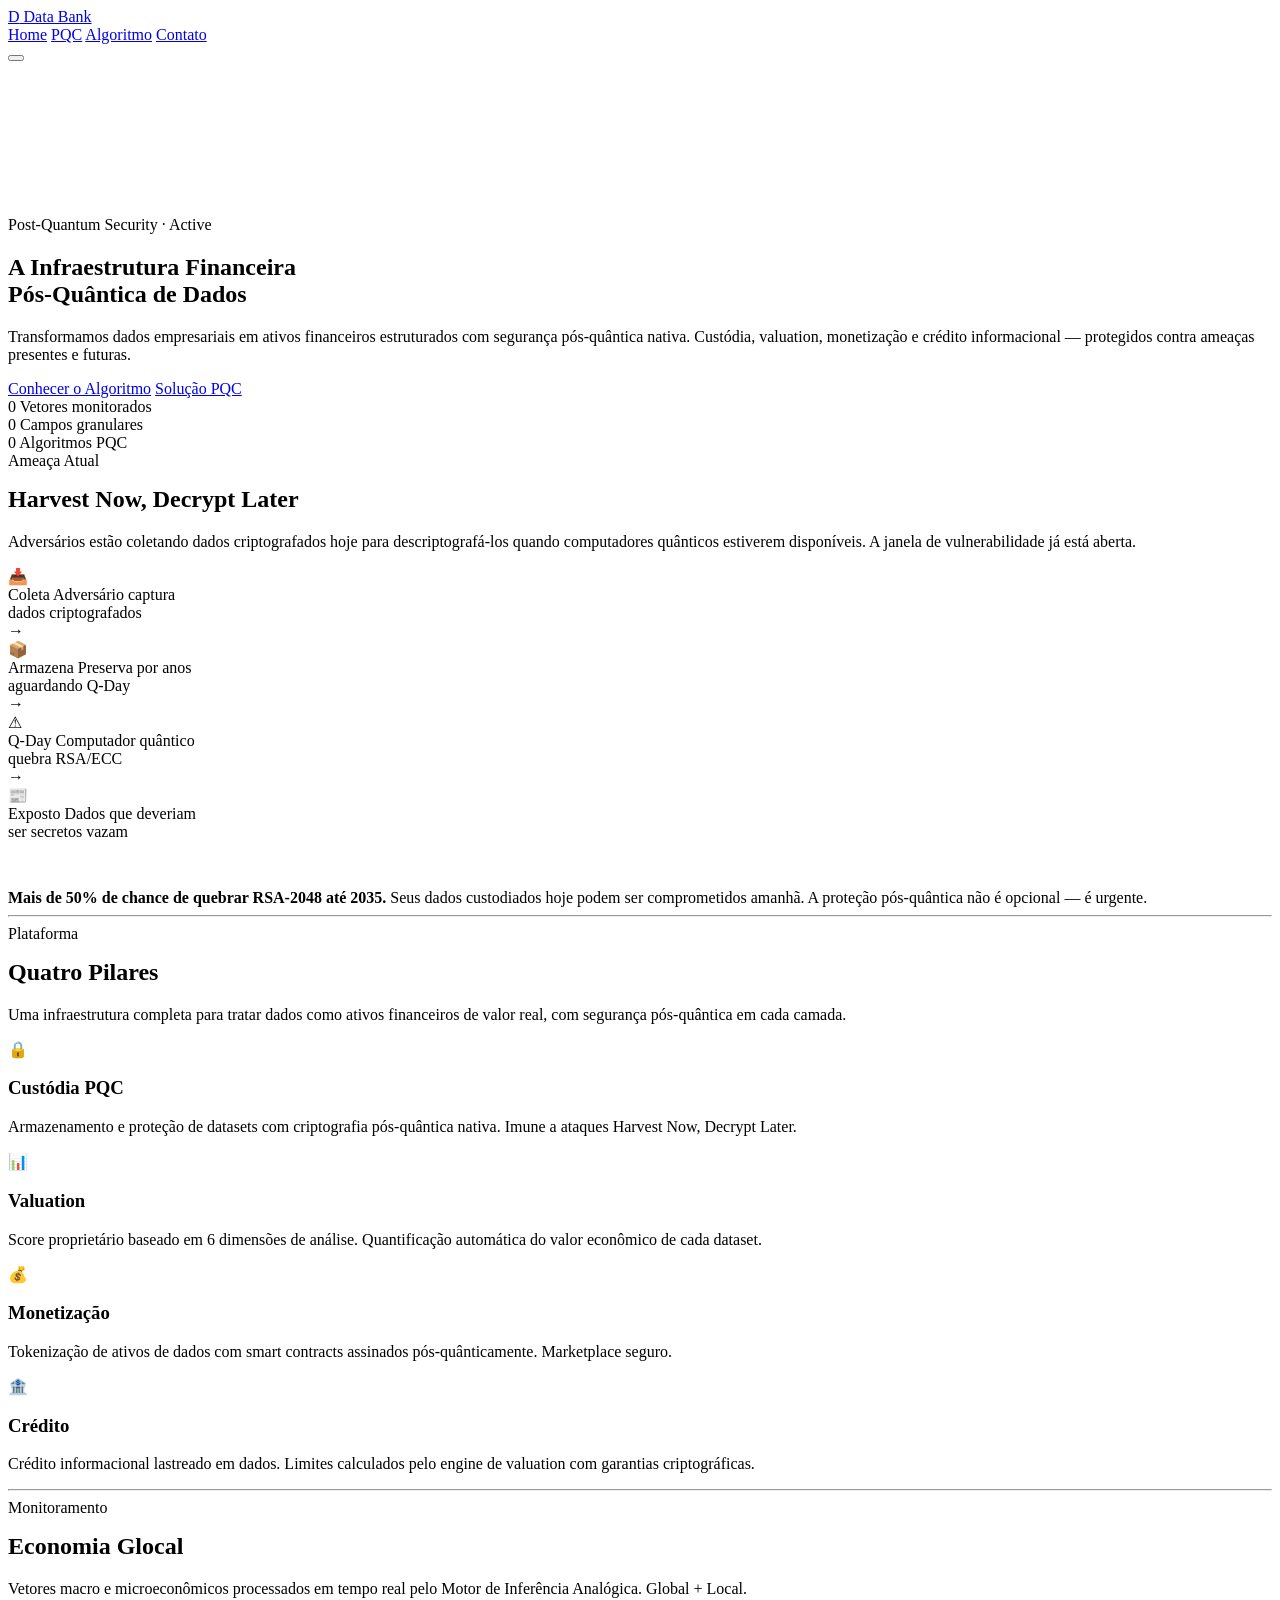
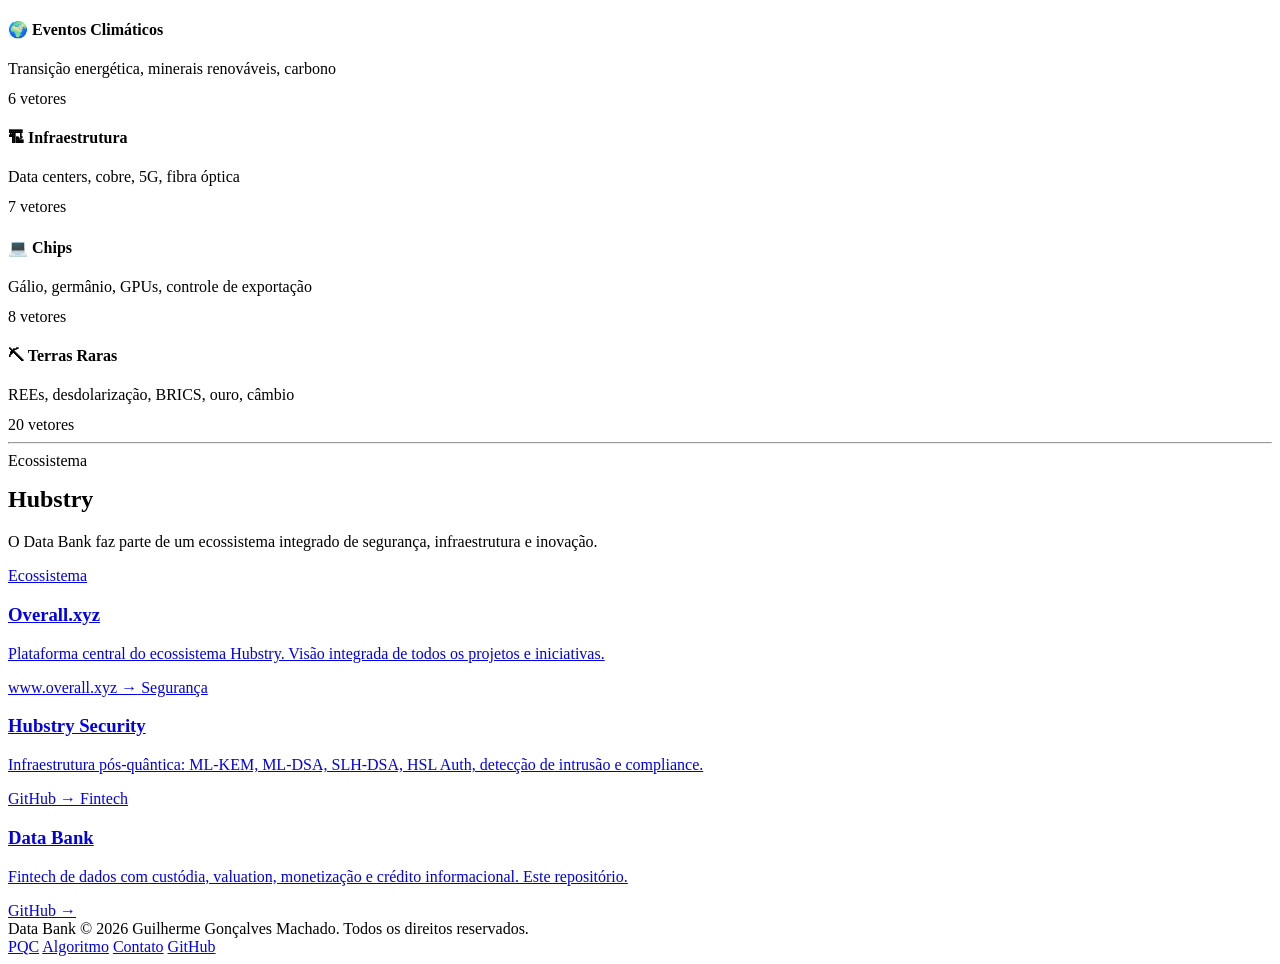
==== docs/index.html @ 6a6c505c "Add initial index.html for Data Bank project Initial commit of the index.html file for the Data Bank" ====
<!DOCTYPE html>
<html lang="pt-BR">
<head>
  <meta charset="UTF-8">
  <meta name="viewport" content="width=device-width, initial-scale=1.0">
  <title>Data Bank — A Primeira Fintech Pós-Quântica de Dados do Brasil</title>
  <meta name="description" content="Transformamos dados em ativos financeiros com segurança pós-quântica nativa. Custódia, valuation, tokenização e crédito informacional.">
  <link rel="icon" href="data:image/svg+xml,<svg xmlns='http://www.w3.org/2000/svg' viewBox='0 0 100 100'><rect width='100' height='100' rx='16' fill='%230a0a0f'/><text x='50' y='62' text-anchor='middle' font-size='48' font-family='sans-serif' font-weight='800' fill='%2300d4aa'>D</text></svg>">
  <meta property="og:title" content="Data Bank — Fintech Pós-Quântica de Dados">
  <meta property="og:description" content="Segurança pós-quântica nativa para ativos de dados empresariais.">
  <meta property="og:type" content="website">
  <link rel="stylesheet" href="css/style.css">
</head>
<body>

  <!-- ═══ NAVBAR ═══ -->
  <nav class="navbar">
    <div class="container">
      <a href="index.html" class="nav-logo">
        <span class="logo-icon">D</span>
        Data Bank
      </a>
      <div class="nav-links">
        <a href="index.html" class="active">Home</a>
        <a href="pqc.html">PQC</a>
        <a href="algorithm.html">Algoritmo</a>
        <a href="contact.html" class="nav-cta">Contato</a>
      </div>
      <button class="nav-toggle" aria-label="Menu">
        <span></span><span></span><span></span>
      </button>
    </div>
  </nav>

  <!-- ═══ HERO ═══ -->
  <section class="hero">
    <canvas id="lattice-canvas" class="hero-canvas"></canvas>
    <div class="container">
      <div class="hero-content">
        <div class="hero-label">
          <span class="pulse"></span>
          Post-Quantum Security · Active
        </div>
        <h1>
          A Infraestrutura Financeira<br>
          <span class="text-gradient">Pós-Quântica</span> de Dados
        </h1>
        <p>
          Transformamos dados empresariais em ativos financeiros estruturados
          com segurança pós-quântica nativa. Custódia, valuation, monetização
          e crédito informacional — protegidos contra ameaças presentes e futuras.
        </p>
        <div class="hero-buttons">
          <a href="algorithm.html" class="btn btn-primary">Conhecer o Algoritmo</a>
          <a href="pqc.html" class="btn btn-outline">Solução PQC</a>
        </div>
        <div class="hero-stats">
          <div class="hero-stat">
            <span class="value mono" data-count="41">0</span>
            <span class="label">Vetores monitorados</span>
          </div>
          <div class="hero-stat">
            <span class="value mono" data-count="4">0</span>
            <span class="label">Campos granulares</span>
          </div>
          <div class="hero-stat">
            <span class="value mono" data-count="3">0</span>
            <span class="label">Algoritmos PQC</span>
          </div>
        </div>
      </div>
    </div>
  </section>

  <!-- ═══ PROBLEMA: HNDL ═══ -->
  <section class="section-sm">
    <div class="container">
      <div class="section-header reveal">
        <span class="badge badge-error">Ameaça Atual</span>
        <h2 style="margin-top:16px">Harvest Now, Decrypt Later</h2>
        <p>
          Adversários estão coletando dados criptografados hoje para
          descriptografá-los quando computadores quânticos estiverem disponíveis.
          A janela de vulnerabilidade já está aberta.
        </p>
      </div>

      <div class="flow reveal stagger">
        <div class="flow-step">
          <div class="step-icon">&#x1F4E5;</div>
          <span class="step-label">Coleta</span>
          <span class="step-sub">Adversário captura<br>dados criptografados</span>
        </div>
        <span class="flow-arrow">&#x2192;</span>
        <div class="flow-step">
          <div class="step-icon">&#x1F4E6;</div>
          <span class="step-label">Armazena</span>
          <span class="step-sub">Preserva por anos<br>aguardando Q-Day</span>
        </div>
        <span class="flow-arrow">&#x2192;</span>
        <div class="flow-step">
          <div class="step-icon">&#x26A0;</div>
          <span class="step-label">Q-Day</span>
          <span class="step-sub">Computador quântico<br>quebra RSA/ECC</span>
        </div>
        <span class="flow-arrow">&#x2192;</span>
        <div class="flow-step">
          <div class="step-icon" style="border-color: var(--error);">&#x1F4F0;</div>
          <span class="step-label" style="color: var(--error);">Exposto</span>
          <span class="step-sub">Dados que deveriam<br>ser secretos vazam</span>
        </div>
      </div>

      <div class="alert alert-warning container-narrow reveal" style="margin-top:48px">
        <strong>Mais de 50% de chance de quebrar RSA-2048 até 2035.</strong>
        Seus dados custodiados hoje podem ser comprometidos amanhã.
        A proteção pós-quântica não é opcional — é urgente.
      </div>
    </div>
  </section>

  <hr class="divider">

  <!-- ═══ 4 PILARES ═══ -->
  <section class="section">
    <div class="container">
      <div class="section-header reveal">
        <span class="badge badge-accent">Plataforma</span>
        <h2 style="margin-top:16px">Quatro Pilares</h2>
        <p>
          Uma infraestrutura completa para tratar dados como ativos financeiros
          de valor real, com segurança pós-quântica em cada camada.
        </p>
      </div>

      <div class="grid-4 stagger">
        <div class="card card-glow">
          <div class="card-icon">&#x1F512;</div>
          <h3>Custódia PQC</h3>
          <p>
            Armazenamento e proteção de datasets com criptografia pós-quântica
            nativa. Imune a ataques Harvest Now, Decrypt Later.
          </p>
        </div>
        <div class="card card-glow">
          <div class="card-icon">&#x1F4CA;</div>
          <h3>Valuation</h3>
          <p>
            Score proprietário baseado em 6 dimensões de análise.
            Quantificação automática do valor econômico de cada dataset.
          </p>
        </div>
        <div class="card card-glow">
          <div class="card-icon gold">&#x1F4B0;</div>
          <h3>Monetização</h3>
          <p>
            Tokenização de ativos de dados com smart contracts
            assinados pós-quânticamente. Marketplace seguro.
          </p>
        </div>
        <div class="card card-glow">
          <div class="card-icon gold">&#x1F3E6;</div>
          <h3>Crédito</h3>
          <p>
            Crédito informacional lastreado em dados. Limites
            calculados pelo engine de valuation com garantias criptográficas.
          </p>
        </div>
      </div>
    </div>
  </section>

  <hr class="divider">

  <!-- ═══ ECONOMIA GLOCAL PREVIEW ═══ -->
  <section class="section">
    <div class="container">
      <div class="section-header reveal">
        <span class="badge badge-gold">Monitoramento</span>
        <h2 style="margin-top:16px">Economia Glocal</h2>
        <p>
          Vetores macro e microeconômicos processados em tempo real
          pelo Motor de Inferência Analógica. Global + Local.
        </p>
      </div>

      <div class="grid-4 stagger">
        <div class="card">
          <h4>&#x1F30D; Eventos Climáticos</h4>
          <p class="text-sm text-muted" style="margin:8px 0 12px">
            Transição energética, minerais renováveis, carbono
          </p>
          <div data-chart="mini-sparkline"></div>
          <span class="mono text-xs text-accent">6 vetores</span>
        </div>
        <div class="card">
          <h4>&#x1F3D7; Infraestrutura</h4>
          <p class="text-sm text-muted" style="margin:8px 0 12px">
            Data centers, cobre, 5G, fibra óptica
          </p>
          <div data-chart="mini-sparkline"></div>
          <span class="mono text-xs text-accent">7 vetores</span>
        </div>
        <div class="card">
          <h4>&#x1F4BB; Chips</h4>
          <p class="text-sm text-muted" style="margin:8px 0 12px">
            Gálio, germânio, GPUs, controle de exportação
          </p>
          <div data-chart="mini-sparkline"></div>
          <span class="mono text-xs text-accent">8 vetores</span>
        </div>
        <div class="card">
          <h4>&#x26CF; Terras Raras</h4>
          <p class="text-sm text-muted" style="margin:8px 0 12px">
            REEs, desdolarização, BRICS, ouro, câmbio
          </p>
          <div data-chart="mini-sparkline"></div>
          <span class="mono text-xs text-accent">20 vetores</span>
        </div>
      </div>
    </div>
  </section>

  <hr class="divider">

  <!-- ═══ ECOSISTEMA ═══ -->
  <section class="section">
    <div class="container">
      <div class="section-header reveal">
        <span class="badge badge-accent">Ecossistema</span>
        <h2 style="margin-top:16px">Hubstry</h2>
        <p>
          O Data Bank faz parte de um ecossistema integrado de
          segurança, infraestrutura e inovação.
        </p>
      </div>

      <div class="grid-3 stagger">
        <a href="https://www.overall.xyz" target="_blank" rel="noopener" class="eco-card">
          <span class="badge badge-gold eco-badge">Ecossistema</span>
          <h3>Overall.xyz</h3>
          <p>Plataforma central do ecossistema Hubstry. Visão integrada de todos os projetos e iniciativas.</p>
          <span class="eco-link">www.overall.xyz &rarr;</span>
        </a>
        <a href="https://github.com/guilherme-machado-ceo/hubstry-security" target="_blank" rel="noopener" class="eco-card">
          <span class="badge badge-accent eco-badge">Segurança</span>
          <h3>Hubstry Security</h3>
          <p>Infraestrutura pós-quântica: ML-KEM, ML-DSA, SLH-DSA, HSL Auth, detecção de intrusão e compliance.</p>
          <span class="eco-link">GitHub &rarr;</span>
        </a>
        <a href="https://github.com/guilherme-machado-ceo/DataBank-Fintech" target="_blank" rel="noopener" class="eco-card">
          <span class="badge badge-accent eco-badge">Fintech</span>
          <h3>Data Bank</h3>
          <p>Fintech de dados com custódia, valuation, monetização e crédito informacional. Este repositório.</p>
          <span class="eco-link">GitHub &rarr;</span>
        </a>
      </div>
    </div>
  </section>

  <!-- ═══ FOOTER ═══ -->
  <footer class="footer">
    <div class="container">
      <div class="footer-left">
        <span class="footer-logo">Data Bank</span>
        <span class="footer-copy">&copy; 2026 Guilherme Gon&ccedil;alves Machado. Todos os direitos reservados.</span>
      </div>
      <div class="footer-links">
        <a href="pqc.html">PQC</a>
        <a href="algorithm.html">Algoritmo</a>
        <a href="contact.html">Contato</a>
        <a href="https://github.com/guilherme-machado-ceo/DataBank-Fintech" target="_blank">GitHub</a>
      </div>
    </div>
  </footer>

  <script src="js/particles.js"></script>
  <script src="js/animations.js"></script>
  <script src="js/charts.js"></script>
  <script src="js/main.js"></script>
</body>
</html>
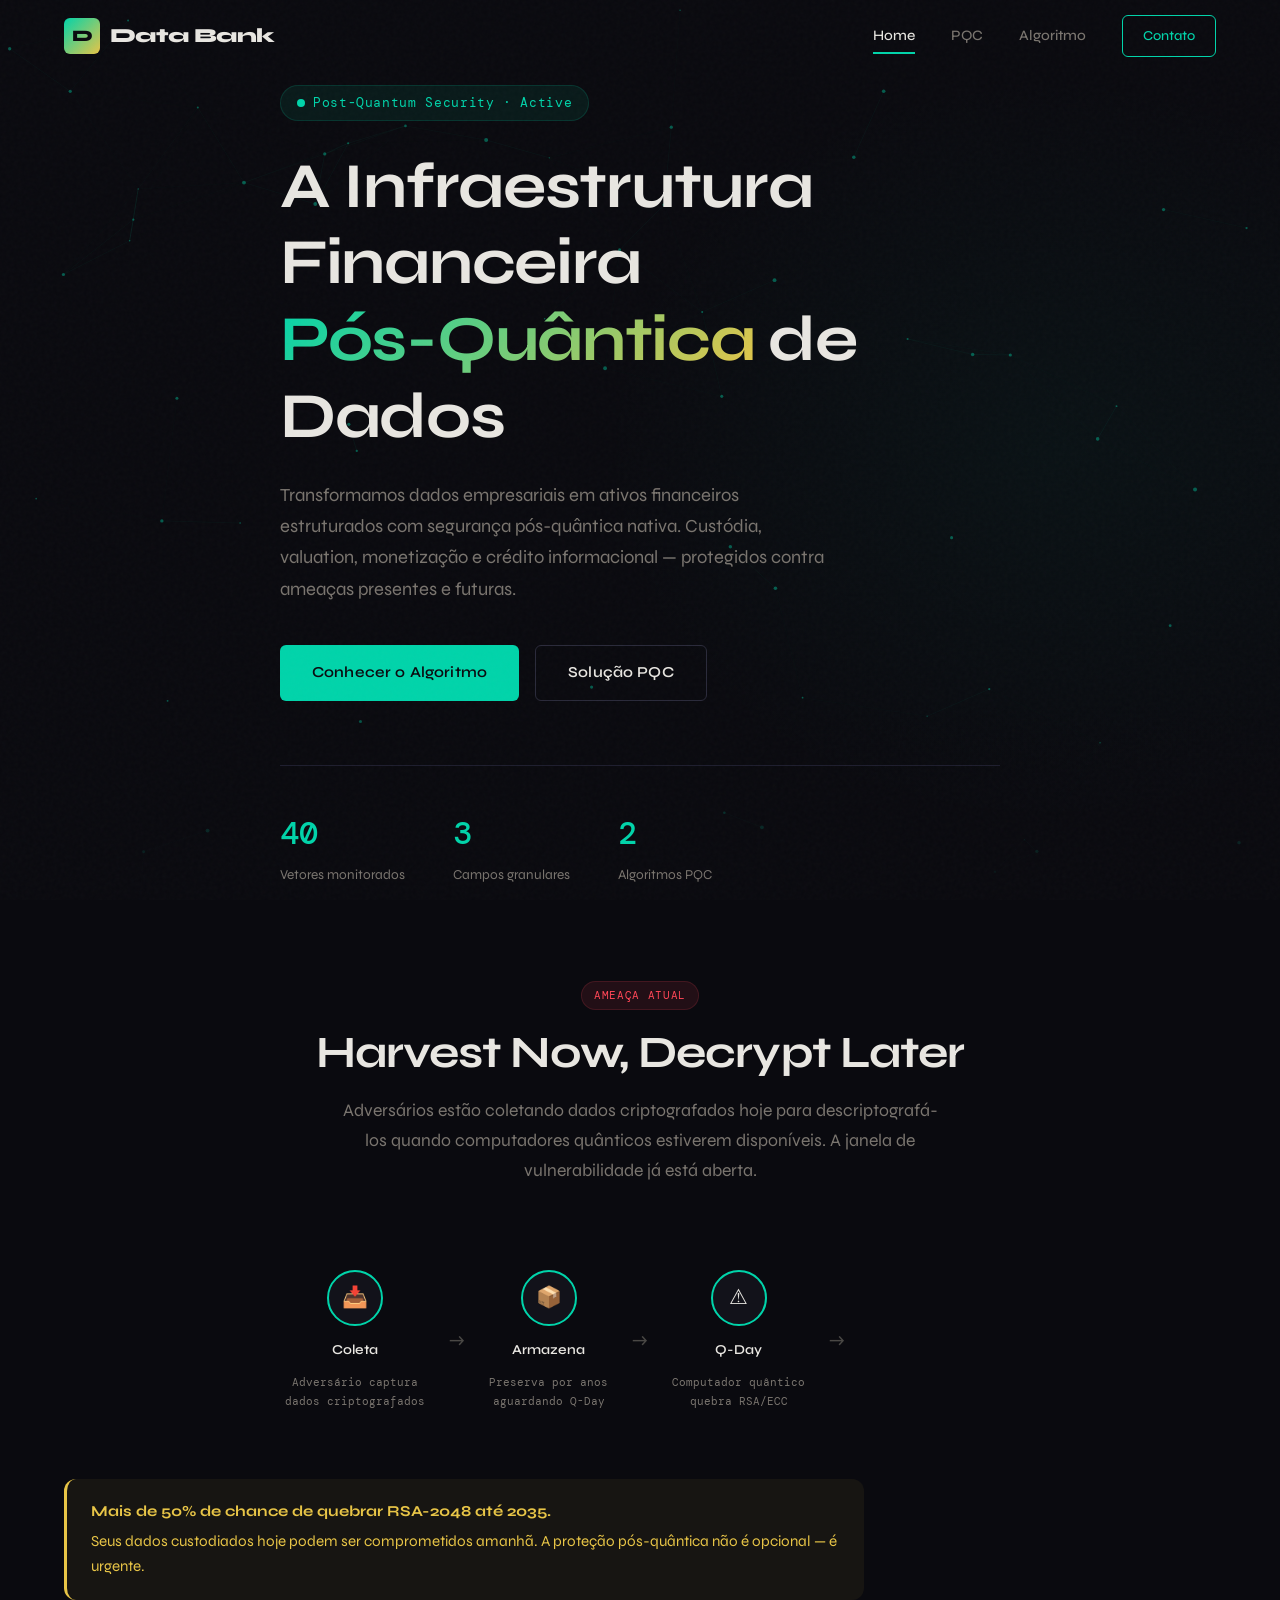
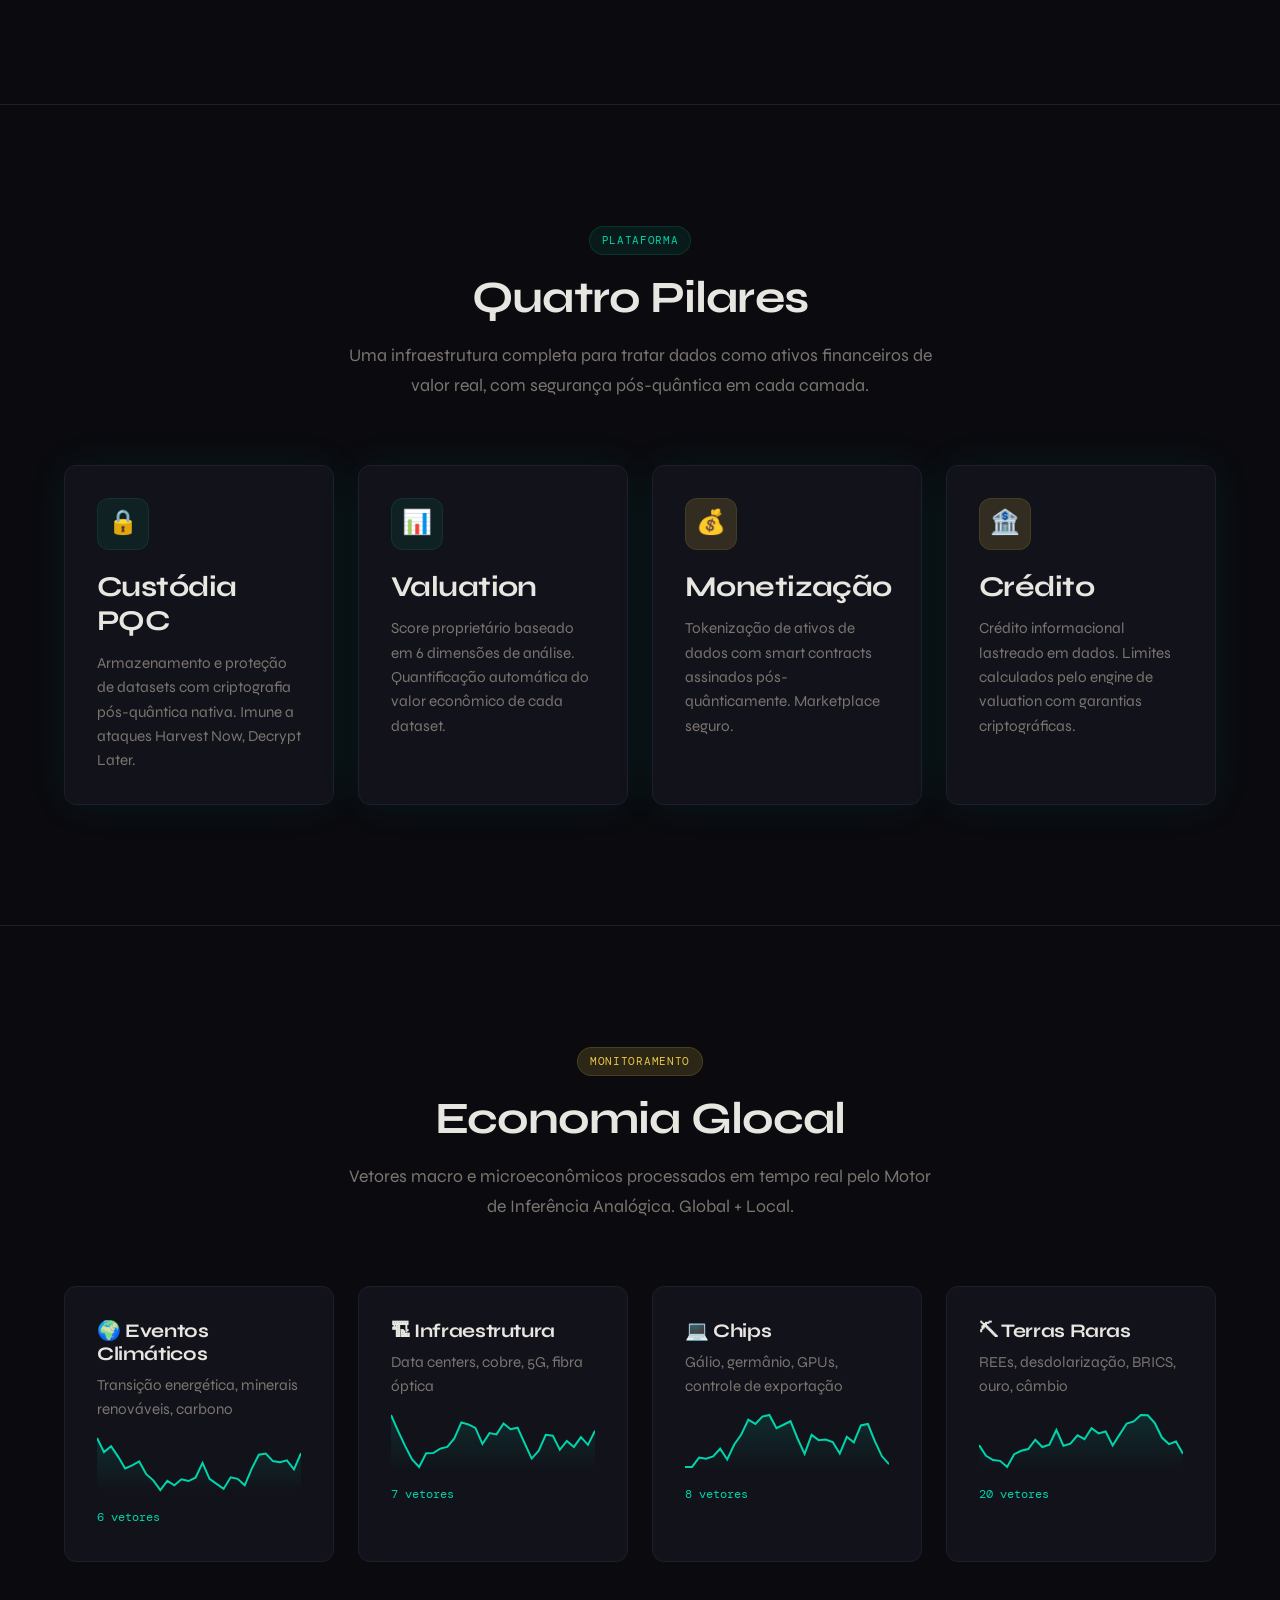
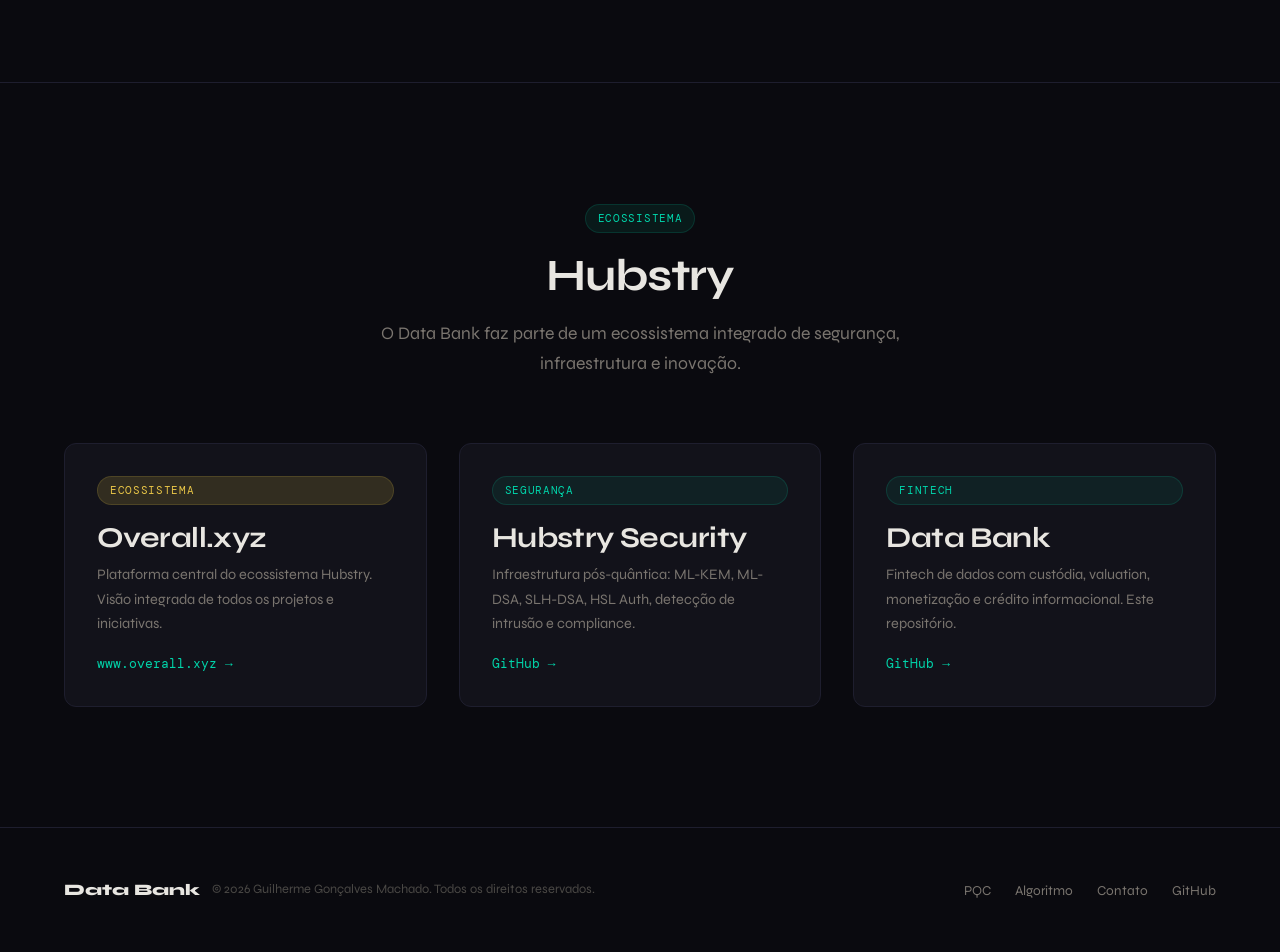
==== commit e5ff11b0: "Fix: flat structure, all files in docs root" ====
--- a/docs/index.html
+++ b/docs/index.html
@@ -9,7 +9,7 @@
   <meta property="og:title" content="Data Bank — Fintech Pós-Quântica de Dados">
   <meta property="og:description" content="Segurança pós-quântica nativa para ativos de dados empresariais.">
   <meta property="og:type" content="website">
-  <link rel="stylesheet" href="css/style.css">
+  <link rel="stylesheet" href="style.css">
 </head>
 <body>
 
@@ -274,9 +274,9 @@
     </div>
   </footer>
 
-  <script src="js/particles.js"></script>
-  <script src="js/animations.js"></script>
-  <script src="js/charts.js"></script>
-  <script src="js/main.js"></script>
+  <script src="particles.js"></script>
+  <script src="animations.js"></script>
+  <script src="charts.js"></script>
+  <script src="main.js"></script>
 </body>
 </html>
--- a/docs/style.css
+++ b/docs/style.css
@@ -0,0 +1,1385 @@
+/* ═══════════════════════════════════════════════════════
+   DATA BANK — Dark Lattice Design System
+   Fintech Pós-Quântica de Dados
+   ═══════════════════════════════════════════════════════ */
+
+/* ── Google Fonts ── */
+@import url('https://fonts.googleapis.com/css2?family=Syne:wght@400;500;600;700;800&family=DM+Mono:wght@300;400;500&display=swap');
+
+/* ── Root Variables ── */
+:root {
+  --bg: #0a0a0f;
+  --bg-alt: #0e0e16;
+  --surface: #12121a;
+  --surface-hover: #1a1a26;
+  --border: #1e1e2e;
+  --border-light: #2a2a3a;
+
+  --text: #e8e6e1;
+  --text-muted: #7a756f;
+  --text-dim: #4a4845;
+
+  --accent: #00d4aa;
+  --accent-glow: rgba(0, 212, 170, 0.15);
+  --accent-soft: rgba(0, 212, 170, 0.08);
+  --gold: #e8c547;
+  --gold-glow: rgba(232, 197, 71, 0.15);
+  --error: #ff4757;
+  --info: #3b82f6;
+
+  --font-display: 'Syne', sans-serif;
+  --font-mono: 'DM Mono', monospace;
+
+  --radius-sm: 6px;
+  --radius-md: 12px;
+  --radius-lg: 20px;
+  --radius-xl: 32px;
+
+  --shadow-card: 0 4px 24px rgba(0, 0, 0, 0.4);
+  --shadow-glow: 0 0 40px rgba(0, 212, 170, 0.08);
+
+  --transition: 0.3s cubic-bezier(0.4, 0, 0.2, 1);
+  --transition-slow: 0.6s cubic-bezier(0.4, 0, 0.2, 1);
+
+  --nav-height: 72px;
+  --container-max: 1200px;
+  --container-narrow: 800px;
+}
+
+/* ── Reset ── */
+*,
+*::before,
+*::after {
+  margin: 0;
+  padding: 0;
+  box-sizing: border-box;
+}
+
+html {
+  scroll-behavior: smooth;
+  -webkit-font-smoothing: antialiased;
+  -moz-osx-font-smoothing: grayscale;
+}
+
+body {
+  font-family: var(--font-display);
+  font-weight: 400;
+  font-size: 16px;
+  line-height: 1.7;
+  color: var(--text);
+  background: var(--bg);
+  overflow-x: hidden;
+}
+
+a {
+  color: var(--accent);
+  text-decoration: none;
+  transition: color var(--transition);
+}
+
+a:hover {
+  color: var(--gold);
+}
+
+img {
+  max-width: 100%;
+  display: block;
+}
+
+ul, ol {
+  list-style: none;
+}
+
+/* ── Typography ── */
+h1, h2, h3, h4, h5, h6 {
+  font-family: var(--font-display);
+  font-weight: 700;
+  line-height: 1.2;
+  letter-spacing: -0.02em;
+}
+
+h1 { font-size: clamp(2.4rem, 5vw, 4rem); }
+h2 { font-size: clamp(1.8rem, 3.5vw, 2.8rem); }
+h3 { font-size: clamp(1.3rem, 2.5vw, 1.8rem); }
+h4 { font-size: 1.2rem; }
+
+.mono {
+  font-family: var(--font-mono);
+  font-weight: 400;
+}
+
+.text-accent { color: var(--accent); }
+.text-gold { color: var(--gold); }
+.text-muted { color: var(--text-muted); }
+.text-dim { color: var(--text-dim); }
+
+.text-gradient {
+  background: linear-gradient(135deg, var(--accent), var(--gold));
+  -webkit-background-clip: text;
+  -webkit-text-fill-color: transparent;
+  background-clip: text;
+}
+
+.text-sm { font-size: 0.875rem; }
+.text-xs { font-size: 0.75rem; }
+
+/* ── Layout ── */
+.container {
+  max-width: var(--container-max);
+  margin: 0 auto;
+  padding: 0 24px;
+}
+
+.container-narrow {
+  max-width: var(--container-narrow);
+  margin: 0 auto;
+  padding: 0 24px;
+}
+
+.section {
+  padding: 120px 0;
+  position: relative;
+}
+
+.section-sm {
+  padding: 80px 0;
+}
+
+.section-header {
+  text-align: center;
+  margin-bottom: 64px;
+}
+
+.section-header h2 {
+  margin-bottom: 16px;
+}
+
+.section-header p {
+  color: var(--text-muted);
+  font-size: 1.1rem;
+  max-width: 600px;
+  margin: 0 auto;
+}
+
+.grid-2 {
+  display: grid;
+  grid-template-columns: repeat(2, 1fr);
+  gap: 32px;
+}
+
+.grid-3 {
+  display: grid;
+  grid-template-columns: repeat(3, 1fr);
+  gap: 32px;
+}
+
+.grid-4 {
+  display: grid;
+  grid-template-columns: repeat(4, 1fr);
+  gap: 24px;
+}
+
+@media (max-width: 968px) {
+  .grid-4 { grid-template-columns: repeat(2, 1fr); }
+  .grid-3 { grid-template-columns: repeat(2, 1fr); }
+}
+
+@media (max-width: 640px) {
+  .grid-4 { grid-template-columns: 1fr; }
+  .grid-3 { grid-template-columns: 1fr; }
+  .grid-2 { grid-template-columns: 1fr; }
+  .section { padding: 80px 0; }
+  .section-sm { padding: 60px 0; }
+}
+
+/* ── Navbar ── */
+.navbar {
+  position: fixed;
+  top: 0;
+  left: 0;
+  right: 0;
+  height: var(--nav-height);
+  z-index: 1000;
+  display: flex;
+  align-items: center;
+  transition: background var(--transition), box-shadow var(--transition);
+}
+
+.navbar.scrolled {
+  background: rgba(10, 10, 15, 0.92);
+  backdrop-filter: blur(20px);
+  -webkit-backdrop-filter: blur(20px);
+  box-shadow: 0 1px 0 var(--border);
+}
+
+.navbar .container {
+  display: flex;
+  align-items: center;
+  justify-content: space-between;
+  width: 100%;
+}
+
+.nav-logo {
+  display: flex;
+  align-items: center;
+  gap: 10px;
+  font-family: var(--font-display);
+  font-weight: 800;
+  font-size: 1.25rem;
+  color: var(--text);
+  letter-spacing: -0.03em;
+}
+
+.nav-logo:hover { color: var(--text); }
+
+.nav-logo .logo-icon {
+  width: 36px;
+  height: 36px;
+  border-radius: var(--radius-sm);
+  background: linear-gradient(135deg, var(--accent), var(--gold));
+  display: flex;
+  align-items: center;
+  justify-content: center;
+  font-size: 1rem;
+  font-weight: 800;
+  color: var(--bg);
+}
+
+.nav-links {
+  display: flex;
+  align-items: center;
+  gap: 36px;
+}
+
+.nav-links a {
+  font-size: 0.9rem;
+  font-weight: 500;
+  color: var(--text-muted);
+  position: relative;
+  padding: 4px 0;
+}
+
+.nav-links a::after {
+  content: '';
+  position: absolute;
+  bottom: -2px;
+  left: 0;
+  width: 0;
+  height: 2px;
+  background: var(--accent);
+  transition: width var(--transition);
+}
+
+.nav-links a:hover,
+.nav-links a.active {
+  color: var(--text);
+}
+
+.nav-links a:hover::after,
+.nav-links a.active::after {
+  width: 100%;
+}
+
+.nav-cta {
+  font-size: 0.85rem !important;
+  padding: 8px 20px !important;
+  border: 1px solid var(--accent) !important;
+  border-radius: var(--radius-sm) !important;
+  color: var(--accent) !important;
+}
+
+.nav-cta:hover {
+  background: var(--accent) !important;
+  color: var(--bg) !important;
+}
+
+.nav-cta::after { display: none !important; }
+
+/* Mobile menu */
+.nav-toggle {
+  display: none;
+  flex-direction: column;
+  gap: 5px;
+  cursor: pointer;
+  padding: 4px;
+  background: none;
+  border: none;
+}
+
+.nav-toggle span {
+  width: 24px;
+  height: 2px;
+  background: var(--text);
+  transition: var(--transition);
+  border-radius: 2px;
+}
+
+.nav-toggle.active span:nth-child(1) {
+  transform: rotate(45deg) translate(5px, 5px);
+}
+
+.nav-toggle.active span:nth-child(2) {
+  opacity: 0;
+}
+
+.nav-toggle.active span:nth-child(3) {
+  transform: rotate(-45deg) translate(5px, -5px);
+}
+
+@media (max-width: 768px) {
+  .nav-toggle { display: flex; }
+
+  .nav-links {
+    position: fixed;
+    top: var(--nav-height);
+    left: 0;
+    right: 0;
+    background: rgba(10, 10, 15, 0.98);
+    backdrop-filter: blur(20px);
+    flex-direction: column;
+    padding: 32px 24px;
+    gap: 24px;
+    transform: translateY(-120%);
+    transition: transform var(--transition);
+    border-bottom: 1px solid var(--border);
+  }
+
+  .nav-links.open {
+    transform: translateY(0);
+  }
+
+  .nav-links a {
+    font-size: 1.1rem;
+  }
+}
+
+/* ── Hero ── */
+.hero {
+  min-height: 100vh;
+  display: flex;
+  align-items: center;
+  position: relative;
+  overflow: hidden;
+  padding-top: var(--nav-height);
+}
+
+.hero-canvas {
+  position: absolute;
+  top: 0;
+  left: 0;
+  width: 100%;
+  height: 100%;
+  z-index: 0;
+}
+
+.hero-content {
+  position: relative;
+  z-index: 2;
+  max-width: 720px;
+}
+
+.hero-label {
+  display: inline-flex;
+  align-items: center;
+  gap: 8px;
+  font-family: var(--font-mono);
+  font-size: 0.8rem;
+  color: var(--accent);
+  background: var(--accent-soft);
+  border: 1px solid rgba(0, 212, 170, 0.15);
+  padding: 6px 16px;
+  border-radius: var(--radius-xl);
+  margin-bottom: 28px;
+  letter-spacing: 0.05em;
+}
+
+.hero-label .pulse {
+  width: 8px;
+  height: 8px;
+  border-radius: 50%;
+  background: var(--accent);
+  animation: pulse 2s infinite;
+}
+
+.hero h1 {
+  margin-bottom: 24px;
+}
+
+.hero p {
+  font-size: 1.15rem;
+  color: var(--text-muted);
+  margin-bottom: 40px;
+  max-width: 560px;
+}
+
+.hero-buttons {
+  display: flex;
+  gap: 16px;
+  flex-wrap: wrap;
+}
+
+.hero-stats {
+  display: flex;
+  gap: 48px;
+  margin-top: 64px;
+  padding-top: 40px;
+  border-top: 1px solid var(--border);
+}
+
+.hero-stat .value {
+  font-family: var(--font-mono);
+  font-size: 2rem;
+  font-weight: 500;
+  color: var(--accent);
+  display: block;
+}
+
+.hero-stat .label {
+  font-size: 0.85rem;
+  color: var(--text-muted);
+  margin-top: 4px;
+}
+
+/* Hero gradient overlay */
+.hero::before {
+  content: '';
+  position: absolute;
+  top: 0;
+  right: 0;
+  width: 60%;
+  height: 100%;
+  background: radial-gradient(
+    ellipse at 70% 50%,
+    rgba(0, 212, 170, 0.04) 0%,
+    transparent 60%
+  );
+  z-index: 1;
+  pointer-events: none;
+}
+
+.hero::after {
+  content: '';
+  position: absolute;
+  bottom: 0;
+  left: 0;
+  right: 0;
+  height: 200px;
+  background: linear-gradient(to top, var(--bg), transparent);
+  z-index: 1;
+  pointer-events: none;
+}
+
+/* Sub-hero for inner pages */
+.hero-inner {
+  min-height: 40vh;
+  display: flex;
+  align-items: center;
+  position: relative;
+  padding-top: var(--nav-height);
+  padding-bottom: 40px;
+}
+
+.hero-inner::before {
+  content: '';
+  position: absolute;
+  top: 0;
+  left: 0;
+  right: 0;
+  bottom: 0;
+  background:
+    radial-gradient(ellipse at 20% 60%, rgba(0, 212, 170, 0.05) 0%, transparent 50%),
+    radial-gradient(ellipse at 80% 40%, rgba(232, 197, 71, 0.03) 0%, transparent 50%);
+  pointer-events: none;
+}
+
+.hero-inner .hero-content {
+  max-width: 680px;
+}
+
+.hero-inner .hero-content h1 {
+  font-size: clamp(2rem, 4vw, 3rem);
+  margin-bottom: 16px;
+}
+
+.hero-inner .hero-content p {
+  font-size: 1.05rem;
+}
+
+/* ── Buttons ── */
+.btn {
+  display: inline-flex;
+  align-items: center;
+  gap: 8px;
+  padding: 14px 32px;
+  font-family: var(--font-display);
+  font-weight: 600;
+  font-size: 0.95rem;
+  border-radius: var(--radius-sm);
+  border: none;
+  cursor: pointer;
+  transition: all var(--transition);
+  letter-spacing: 0.01em;
+  text-decoration: none;
+}
+
+.btn-primary {
+  background: var(--accent);
+  color: var(--bg);
+}
+
+.btn-primary:hover {
+  background: #00e8bb;
+  color: var(--bg);
+  box-shadow: 0 0 30px rgba(0, 212, 170, 0.25);
+  transform: translateY(-2px);
+}
+
+.btn-outline {
+  background: transparent;
+  color: var(--text);
+  border: 1px solid var(--border-light);
+}
+
+.btn-outline:hover {
+  border-color: var(--accent);
+  color: var(--accent);
+  transform: translateY(-2px);
+}
+
+.btn-gold {
+  background: var(--gold);
+  color: var(--bg);
+}
+
+.btn-gold:hover {
+  background: #f0d060;
+  color: var(--bg);
+  box-shadow: 0 0 30px rgba(232, 197, 71, 0.25);
+  transform: translateY(-2px);
+}
+
+.btn-sm {
+  padding: 10px 20px;
+  font-size: 0.85rem;
+}
+
+.btn-lg {
+  padding: 18px 40px;
+  font-size: 1.05rem;
+}
+
+/* ── Cards ── */
+.card {
+  background: var(--surface);
+  border: 1px solid var(--border);
+  border-radius: var(--radius-md);
+  padding: 32px;
+  transition: all var(--transition);
+  position: relative;
+  overflow: hidden;
+}
+
+.card:hover {
+  border-color: var(--border-light);
+  background: var(--surface-hover);
+  transform: translateY(-4px);
+  box-shadow: var(--shadow-card);
+}
+
+.card-glow {
+  box-shadow: var(--shadow-glow);
+}
+
+.card-glow:hover {
+  border-color: rgba(0, 212, 170, 0.2);
+  box-shadow: 0 0 40px rgba(0, 212, 170, 0.12);
+}
+
+.card-icon {
+  width: 52px;
+  height: 52px;
+  border-radius: var(--radius-md);
+  display: flex;
+  align-items: center;
+  justify-content: center;
+  font-size: 1.5rem;
+  margin-bottom: 20px;
+  background: var(--accent-soft);
+  border: 1px solid rgba(0, 212, 170, 0.1);
+}
+
+.card-icon.gold {
+  background: var(--gold-glow);
+  border-color: rgba(232, 197, 71, 0.1);
+}
+
+.card h3 {
+  margin-bottom: 12px;
+}
+
+.card p {
+  color: var(--text-muted);
+  font-size: 0.95rem;
+  line-height: 1.6;
+}
+
+/* ── Badges ── */
+.badge {
+  display: inline-flex;
+  align-items: center;
+  gap: 6px;
+  font-family: var(--font-mono);
+  font-size: 0.7rem;
+  padding: 4px 12px;
+  border-radius: var(--radius-xl);
+  letter-spacing: 0.06em;
+  text-transform: uppercase;
+}
+
+.badge-accent {
+  background: var(--accent-soft);
+  color: var(--accent);
+  border: 1px solid rgba(0, 212, 170, 0.15);
+}
+
+.badge-gold {
+  background: var(--gold-glow);
+  color: var(--gold);
+  border: 1px solid rgba(232, 197, 71, 0.15);
+}
+
+.badge-error {
+  background: rgba(255, 71, 87, 0.1);
+  color: var(--error);
+  border: 1px solid rgba(255, 71, 87, 0.15);
+}
+
+/* ── Tables ── */
+.table-wrapper {
+  overflow-x: auto;
+  border: 1px solid var(--border);
+  border-radius: var(--radius-md);
+  background: var(--surface);
+}
+
+table {
+  width: 100%;
+  border-collapse: collapse;
+}
+
+th {
+  font-family: var(--font-mono);
+  font-size: 0.75rem;
+  font-weight: 500;
+  text-transform: uppercase;
+  letter-spacing: 0.08em;
+  color: var(--text-muted);
+  padding: 16px 20px;
+  text-align: left;
+  border-bottom: 1px solid var(--border);
+  background: rgba(0, 0, 0, 0.2);
+}
+
+td {
+  padding: 16px 20px;
+  font-size: 0.9rem;
+  border-bottom: 1px solid var(--border);
+}
+
+tr:last-child td {
+  border-bottom: none;
+}
+
+tr:hover td {
+  background: var(--accent-soft);
+}
+
+/* ── Timeline ── */
+.timeline {
+  position: relative;
+  padding-left: 40px;
+}
+
+.timeline::before {
+  content: '';
+  position: absolute;
+  left: 12px;
+  top: 0;
+  bottom: 0;
+  width: 2px;
+  background: linear-gradient(to bottom, var(--accent), var(--gold), var(--error));
+}
+
+.timeline-item {
+  position: relative;
+  margin-bottom: 40px;
+  padding: 24px;
+  background: var(--surface);
+  border: 1px solid var(--border);
+  border-radius: var(--radius-md);
+}
+
+.timeline-item::before {
+  content: '';
+  position: absolute;
+  left: -34px;
+  top: 28px;
+  width: 12px;
+  height: 12px;
+  border-radius: 50%;
+  background: var(--accent);
+  border: 3px solid var(--bg);
+}
+
+.timeline-item.danger::before {
+  background: var(--error);
+}
+
+.timeline-year {
+  font-family: var(--font-mono);
+  font-size: 0.8rem;
+  color: var(--accent);
+  letter-spacing: 0.05em;
+  margin-bottom: 8px;
+}
+
+.timeline-item.danger .timeline-year {
+  color: var(--error);
+}
+
+/* ── Flow Diagram ── */
+.flow {
+  display: flex;
+  align-items: center;
+  gap: 0;
+  flex-wrap: wrap;
+  justify-content: center;
+}
+
+.flow-step {
+  display: flex;
+  flex-direction: column;
+  align-items: center;
+  gap: 12px;
+  padding: 20px;
+  min-width: 120px;
+}
+
+.flow-step .step-icon {
+  width: 56px;
+  height: 56px;
+  border-radius: 50%;
+  display: flex;
+  align-items: center;
+  justify-content: center;
+  font-size: 1.3rem;
+  background: var(--surface);
+  border: 2px solid var(--accent);
+  transition: all var(--transition);
+}
+
+.flow-step:hover .step-icon {
+  background: var(--accent);
+  box-shadow: 0 0 20px rgba(0, 212, 170, 0.3);
+}
+
+.flow-step .step-label {
+  font-size: 0.85rem;
+  font-weight: 600;
+  text-align: center;
+}
+
+.flow-step .step-sub {
+  font-family: var(--font-mono);
+  font-size: 0.7rem;
+  color: var(--text-muted);
+  text-align: center;
+}
+
+.flow-arrow {
+  font-size: 1.2rem;
+  color: var(--text-dim);
+  padding: 0 4px;
+}
+
+@media (max-width: 640px) {
+  .flow {
+    flex-direction: column;
+  }
+  .flow-arrow {
+    transform: rotate(90deg);
+  }
+}
+
+/* ── Diagram (Algorithm page) ── */
+.diagram {
+  display: grid;
+  grid-template-columns: 1fr 1fr;
+  gap: 24px;
+  max-width: 700px;
+  margin: 0 auto;
+}
+
+.diagram-center {
+  grid-column: 1 / -1;
+  display: flex;
+  justify-content: center;
+}
+
+.diagram-node {
+  background: var(--surface);
+  border: 1px solid var(--border);
+  border-radius: var(--radius-md);
+  padding: 28px;
+  text-align: center;
+  transition: all var(--transition);
+  cursor: default;
+}
+
+.diagram-node:hover {
+  border-color: var(--accent);
+  box-shadow: 0 0 20px rgba(0, 212, 170, 0.1);
+  transform: scale(1.02);
+}
+
+.diagram-node .node-label {
+  font-family: var(--font-mono);
+  font-size: 0.7rem;
+  color: var(--accent);
+  text-transform: uppercase;
+  letter-spacing: 0.1em;
+  margin-bottom: 8px;
+}
+
+.diagram-node h4 {
+  margin-bottom: 8px;
+}
+
+.diagram-node p {
+  color: var(--text-muted);
+  font-size: 0.85rem;
+}
+
+/* ── Divider ── */
+.divider {
+  width: 100%;
+  height: 1px;
+  background: var(--border);
+  margin: 0;
+  border: none;
+}
+
+/* ── Alert boxes ── */
+.alert {
+  padding: 20px 24px;
+  border-radius: var(--radius-md);
+  border-left: 3px solid;
+  margin: 24px 0;
+  font-size: 0.95rem;
+}
+
+.alert-warning {
+  background: rgba(232, 197, 71, 0.06);
+  border-color: var(--gold);
+  color: var(--gold);
+}
+
+.alert-info {
+  background: rgba(0, 212, 170, 0.06);
+  border-color: var(--accent);
+}
+
+.alert-danger {
+  background: rgba(255, 71, 87, 0.06);
+  border-color: var(--error);
+  color: var(--error);
+}
+
+.alert strong {
+  display: block;
+  margin-bottom: 4px;
+}
+
+/* ── Stat counters ── */
+.stats-row {
+  display: flex;
+  gap: 48px;
+  flex-wrap: wrap;
+}
+
+.stat-item .stat-value {
+  font-family: var(--font-mono);
+  font-size: 2.5rem;
+  font-weight: 500;
+  color: var(--accent);
+  display: block;
+  line-height: 1;
+}
+
+.stat-item .stat-label {
+  font-size: 0.85rem;
+  color: var(--text-muted);
+  margin-top: 8px;
+}
+
+/* ── Ecosystem cards ── */
+.eco-card {
+  display: flex;
+  flex-direction: column;
+  background: var(--surface);
+  border: 1px solid var(--border);
+  border-radius: var(--radius-md);
+  padding: 32px;
+  transition: all var(--transition);
+  text-decoration: none;
+  color: var(--text);
+}
+
+.eco-card:hover {
+  border-color: var(--accent);
+  transform: translateY(-4px);
+  box-shadow: var(--shadow-card);
+  color: var(--text);
+}
+
+.eco-card .eco-badge {
+  margin-bottom: 16px;
+}
+
+.eco-card h3 {
+  margin-bottom: 8px;
+}
+
+.eco-card p {
+  color: var(--text-muted);
+  font-size: 0.9rem;
+  flex: 1;
+}
+
+.eco-card .eco-link {
+  font-family: var(--font-mono);
+  font-size: 0.8rem;
+  color: var(--accent);
+  margin-top: 16px;
+}
+
+/* ── Social links ── */
+.social-links {
+  display: flex;
+  gap: 16px;
+  flex-wrap: wrap;
+}
+
+.social-link {
+  display: inline-flex;
+  align-items: center;
+  gap: 10px;
+  padding: 12px 24px;
+  background: var(--surface);
+  border: 1px solid var(--border);
+  border-radius: var(--radius-md);
+  color: var(--text);
+  font-size: 0.9rem;
+  font-weight: 500;
+  transition: all var(--transition);
+}
+
+.social-link:hover {
+  border-color: var(--accent);
+  color: var(--accent);
+  transform: translateY(-2px);
+}
+
+.social-link svg {
+  width: 20px;
+  height: 20px;
+  fill: currentColor;
+}
+
+/* ── Footer ── */
+.footer {
+  border-top: 1px solid var(--border);
+  padding: 48px 0;
+  margin-top: 0;
+}
+
+.footer .container {
+  display: flex;
+  justify-content: space-between;
+  align-items: center;
+  flex-wrap: wrap;
+  gap: 24px;
+}
+
+.footer-left {
+  display: flex;
+  align-items: center;
+  gap: 12px;
+}
+
+.footer-logo {
+  font-family: var(--font-display);
+  font-weight: 800;
+  font-size: 1rem;
+  color: var(--text);
+}
+
+.footer-copy {
+  font-size: 0.8rem;
+  color: var(--text-dim);
+}
+
+.footer-links {
+  display: flex;
+  gap: 24px;
+}
+
+.footer-links a {
+  font-size: 0.85rem;
+  color: var(--text-muted);
+}
+
+.footer-links a:hover {
+  color: var(--accent);
+}
+
+@media (max-width: 640px) {
+  .footer .container {
+    flex-direction: column;
+    text-align: center;
+  }
+  .footer-links {
+    justify-content: center;
+  }
+}
+
+/* ── Scroll Reveal animations ── */
+.reveal {
+  opacity: 0;
+  transform: translateY(30px);
+  transition: opacity 0.7s ease, transform 0.7s ease;
+}
+
+.reveal.visible {
+  opacity: 1;
+  transform: translateY(0);
+}
+
+.reveal-left {
+  opacity: 0;
+  transform: translateX(-30px);
+  transition: opacity 0.7s ease, transform 0.7s ease;
+}
+
+.reveal-left.visible {
+  opacity: 1;
+  transform: translateX(0);
+}
+
+.reveal-right {
+  opacity: 0;
+  transform: translateX(30px);
+  transition: opacity 0.7s ease, transform 0.7s ease;
+}
+
+.reveal-right.visible {
+  opacity: 1;
+  transform: translateX(0);
+}
+
+.reveal-scale {
+  opacity: 0;
+  transform: scale(0.95);
+  transition: opacity 0.7s ease, transform 0.7s ease;
+}
+
+.reveal-scale.visible {
+  opacity: 1;
+  transform: scale(1);
+}
+
+/* Stagger children */
+.stagger > * {
+  opacity: 0;
+  transform: translateY(20px);
+  transition: opacity 0.5s ease, transform 0.5s ease;
+}
+
+.stagger.visible > *:nth-child(1) { transition-delay: 0.05s; opacity: 1; transform: translateY(0); }
+.stagger.visible > *:nth-child(2) { transition-delay: 0.12s; opacity: 1; transform: translateY(0); }
+.stagger.visible > *:nth-child(3) { transition-delay: 0.19s; opacity: 1; transform: translateY(0); }
+.stagger.visible > *:nth-child(4) { transition-delay: 0.26s; opacity: 1; transform: translateY(0); }
+.stagger.visible > *:nth-child(5) { transition-delay: 0.33s; opacity: 1; transform: translateY(0); }
+.stagger.visible > *:nth-child(6) { transition-delay: 0.40s; opacity: 1; transform: translateY(0); }
+
+/* ── Keyframes ── */
+@keyframes pulse {
+  0%, 100% { opacity: 1; }
+  50% { opacity: 0.4; }
+}
+
+@keyframes float {
+  0%, 100% { transform: translateY(0); }
+  50% { transform: translateY(-8px); }
+}
+
+@keyframes spin-slow {
+  from { transform: rotate(0deg); }
+  to { transform: rotate(360deg); }
+}
+
+@keyframes gradient-shift {
+  0% { background-position: 0% 50%; }
+  50% { background-position: 100% 50%; }
+  100% { background-position: 0% 50%; }
+}
+
+/* ── Grain overlay (atmosphere) ── */
+body::after {
+  content: '';
+  position: fixed;
+  top: 0;
+  left: 0;
+  width: 100%;
+  height: 100%;
+  pointer-events: none;
+  z-index: 9999;
+  opacity: 0.025;
+  background-image: url("data:image/svg+xml,%3Csvg viewBox='0 0 256 256' xmlns='http://www.w3.org/2000/svg'%3E%3Cfilter id='noise'%3E%3CfeTurbulence type='fractalNoise' baseFrequency='0.9' numOctaves='4' stitchTiles='stitch'/%3E%3C/filter%3E%3Crect width='100%25' height='100%25' filter='url(%23noise)' opacity='1'/%3E%3C/svg%3E");
+}
+
+/* ── Dashboard placeholder ── */
+.dashboard-container {
+  background: var(--surface);
+  border: 1px solid var(--border);
+  border-radius: var(--radius-md);
+  padding: 24px;
+  min-height: 300px;
+  position: relative;
+}
+
+.dashboard-header {
+  display: flex;
+  justify-content: space-between;
+  align-items: center;
+  margin-bottom: 20px;
+  padding-bottom: 16px;
+  border-bottom: 1px solid var(--border);
+}
+
+.chart-area {
+  min-height: 200px;
+  display: flex;
+  align-items: center;
+  justify-content: center;
+  color: var(--text-dim);
+  font-family: var(--font-mono);
+  font-size: 0.85rem;
+}
+
+/* ── Expandable sections (algorithm page) ── */
+.expandable {
+  border: 1px solid var(--border);
+  border-radius: var(--radius-md);
+  overflow: hidden;
+  margin-bottom: 16px;
+  background: var(--surface);
+}
+
+.expandable-header {
+  padding: 20px 24px;
+  cursor: pointer;
+  display: flex;
+  justify-content: space-between;
+  align-items: center;
+  transition: background var(--transition);
+  user-select: none;
+}
+
+.expandable-header:hover {
+  background: var(--surface-hover);
+}
+
+.expandable-header h4 {
+  display: flex;
+  align-items: center;
+  gap: 12px;
+}
+
+.expandable-arrow {
+  font-size: 0.8rem;
+  color: var(--text-muted);
+  transition: transform var(--transition);
+}
+
+.expandable.open .expandable-arrow {
+  transform: rotate(180deg);
+}
+
+.expandable-body {
+  max-height: 0;
+  overflow: hidden;
+  transition: max-height 0.4s ease;
+}
+
+.expandable.open .expandable-body {
+  max-height: 600px;
+}
+
+.expandable-body-inner {
+  padding: 0 24px 24px;
+  color: var(--text-muted);
+  font-size: 0.95rem;
+  line-height: 1.7;
+}
+
+/* ── Copy button ── */
+.copy-btn {
+  display: inline-flex;
+  align-items: center;
+  gap: 6px;
+  padding: 6px 14px;
+  font-family: var(--font-mono);
+  font-size: 0.75rem;
+  background: var(--surface);
+  border: 1px solid var(--border);
+  border-radius: var(--radius-sm);
+  color: var(--text-muted);
+  cursor: pointer;
+  transition: all var(--transition);
+}
+
+.copy-btn:hover {
+  border-color: var(--accent);
+  color: var(--accent);
+}
+
+.copy-btn.copied {
+  border-color: var(--accent);
+  color: var(--accent);
+}
+
+/* ── Comparison bars ── */
+.compare-bar {
+  margin-bottom: 20px;
+}
+
+.compare-bar .bar-label {
+  display: flex;
+  justify-content: space-between;
+  margin-bottom: 8px;
+  font-size: 0.9rem;
+}
+
+.compare-bar .bar-track {
+  height: 8px;
+  background: var(--border);
+  border-radius: 4px;
+  overflow: hidden;
+}
+
+.compare-bar .bar-fill {
+  height: 100%;
+  border-radius: 4px;
+  transition: width 1.2s ease;
+  width: 0;
+}
+
+.compare-bar .bar-fill.accent { background: var(--accent); }
+.compare-bar .bar-fill.gold { background: var(--gold); }
+.compare-bar .bar-fill.error { background: var(--error); }
+
+/* ── Scrollbar ── */
+::-webkit-scrollbar {
+  width: 8px;
+}
+
+::-webkit-scrollbar-track {
+  background: var(--bg);
+}
+
+::-webkit-scrollbar-thumb {
+  background: var(--border-light);
+  border-radius: 4px;
+}
+
+::-webkit-scrollbar-thumb:hover {
+  background: var(--text-dim);
+}
+
+/* ── Selection ── */
+::selection {
+  background: rgba(0, 212, 170, 0.2);
+  color: var(--text);
+}
+
+/* ── Legal notice ── */
+.legal-notice {
+  padding: 20px 24px;
+  background: rgba(232, 197, 71, 0.04);
+  border: 1px solid rgba(232, 197, 71, 0.1);
+  border-radius: var(--radius-md);
+  font-size: 0.85rem;
+  color: var(--text-muted);
+  line-height: 1.7;
+}
+
+.legal-notice strong {
+  color: var(--gold);
+}
+
+/* ── Contact form style ── */
+.contact-email {
+  display: flex;
+  align-items: center;
+  gap: 16px;
+  padding: 24px 32px;
+  background: var(--surface);
+  border: 1px solid var(--border);
+  border-radius: var(--radius-md);
+  flex-wrap: wrap;
+}
+
+.contact-email .email-text {
+  font-family: var(--font-mono);
+  font-size: 1rem;
+  color: var(--accent);
+  word-break: break-all;
+  flex: 1;
+}
+
+/* ── Collab types ── */
+.collab-grid {
+  display: grid;
+  grid-template-columns: repeat(auto-fit, minmax(200px, 1fr));
+  gap: 16px;
+}
+
+.collab-item {
+  padding: 24px;
+  background: var(--surface);
+  border: 1px solid var(--border);
+  border-radius: var(--radius-md);
+  text-align: center;
+  transition: all var(--transition);
+}
+
+.collab-item:hover {
+  border-color: var(--accent);
+  transform: translateY(-2px);
+}
+
+.collab-item .collab-icon {
+  font-size: 2rem;
+  margin-bottom: 12px;
+}
+
+.collab-item h4 {
+  margin-bottom: 6px;
+  font-size: 1rem;
+}
+
+.collab-item p {
+  color: var(--text-muted);
+  font-size: 0.8rem;
+}
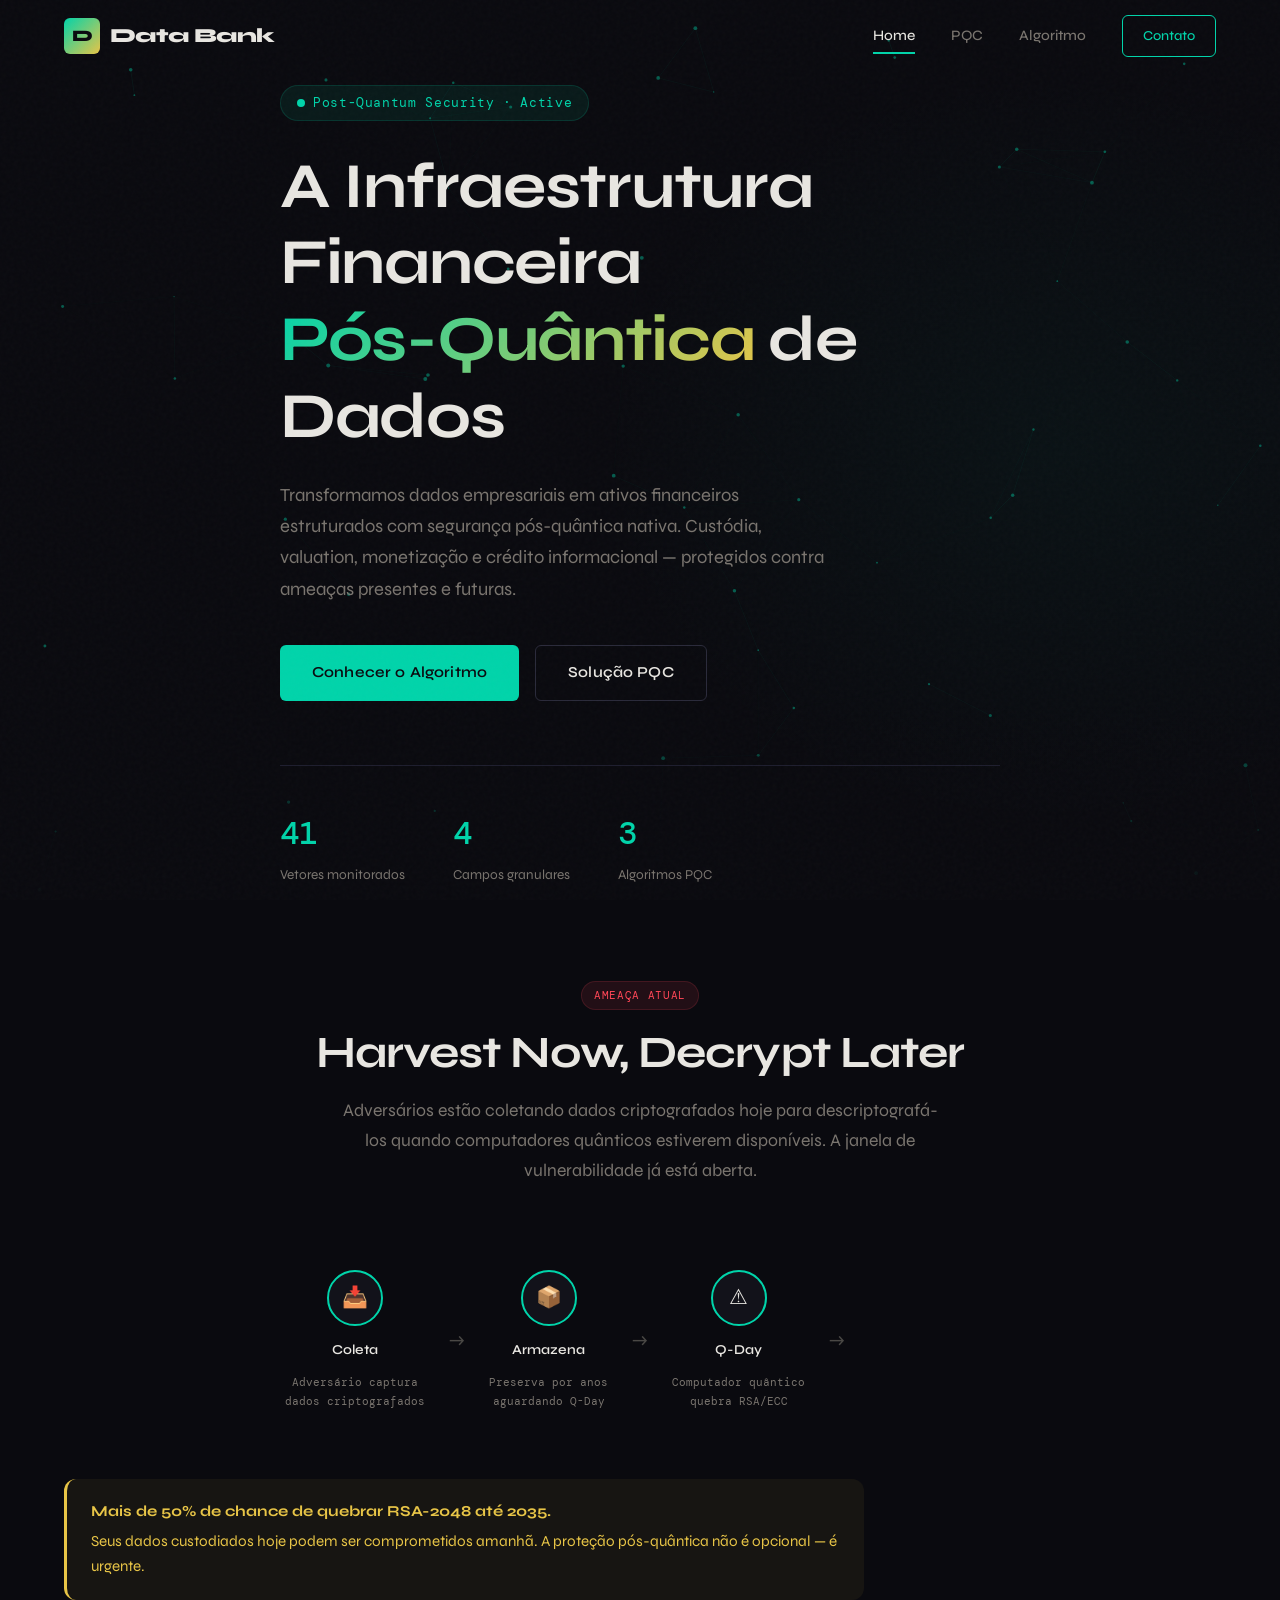
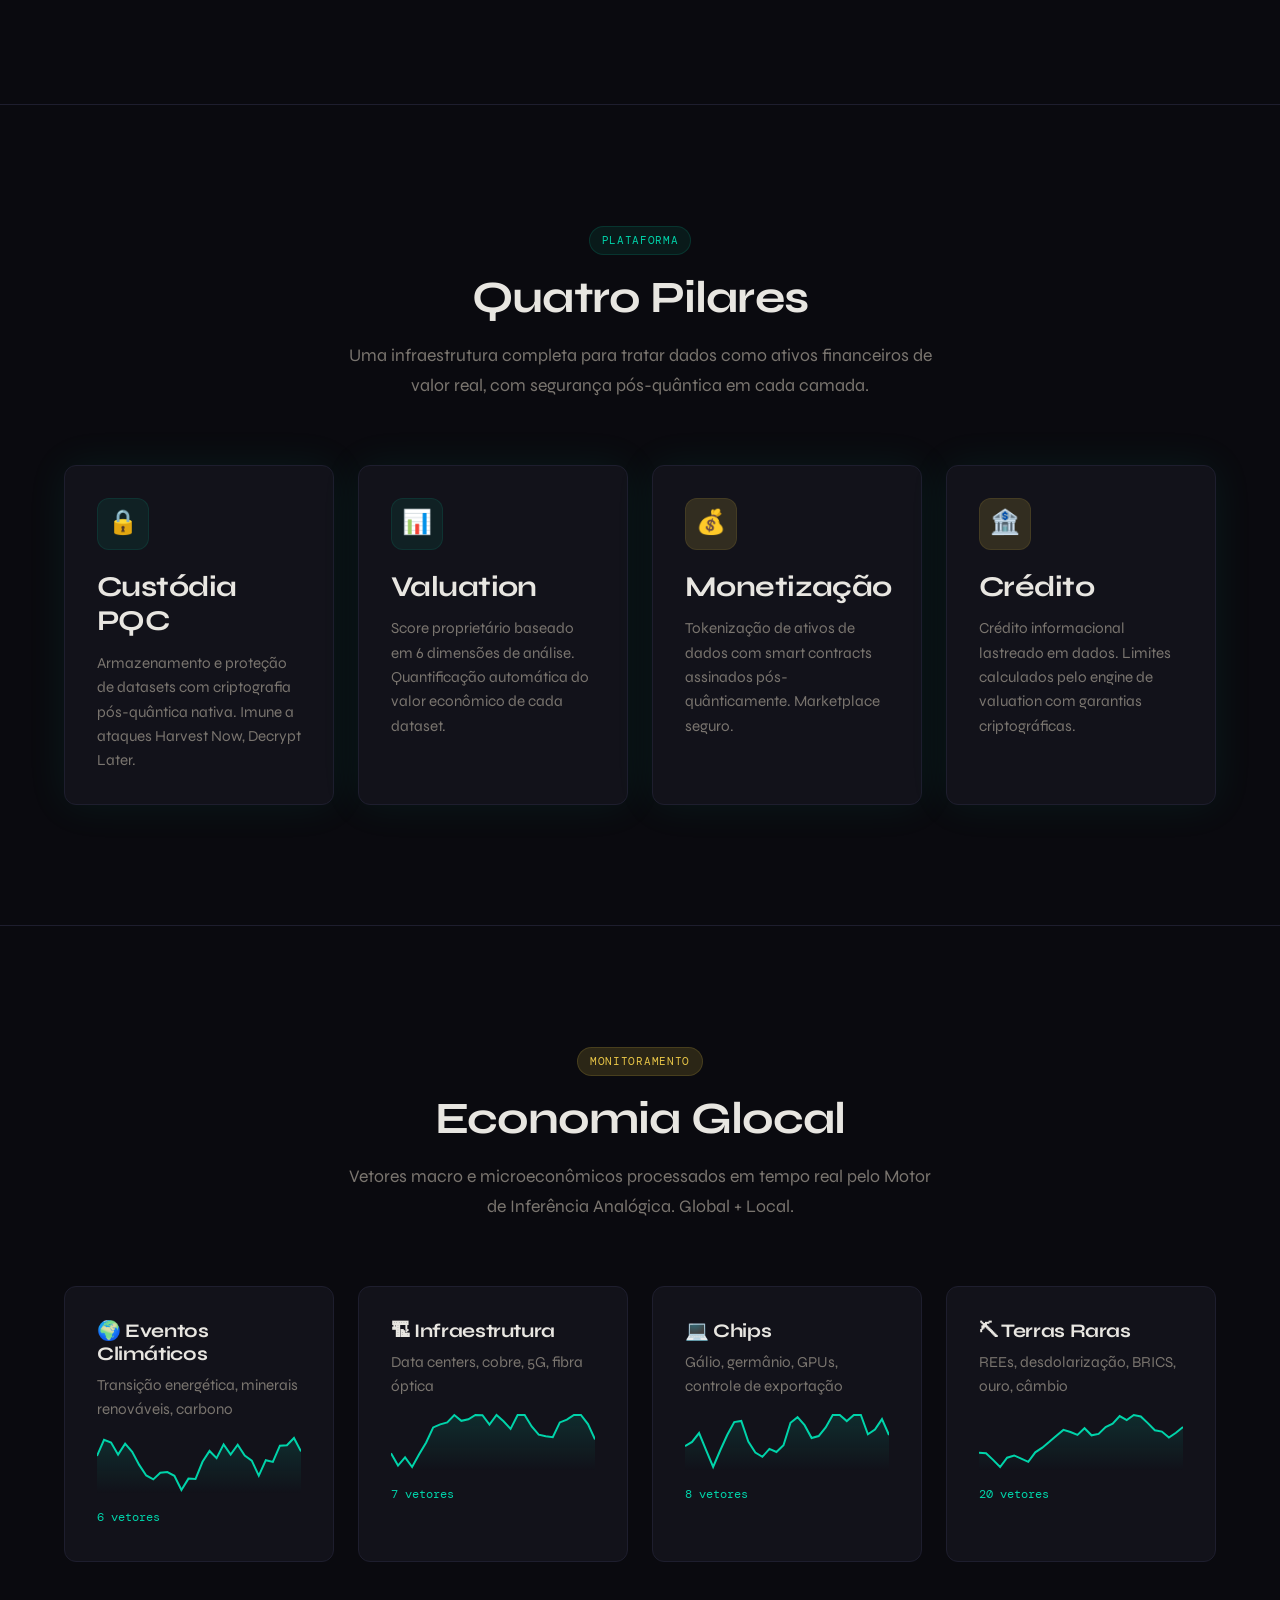
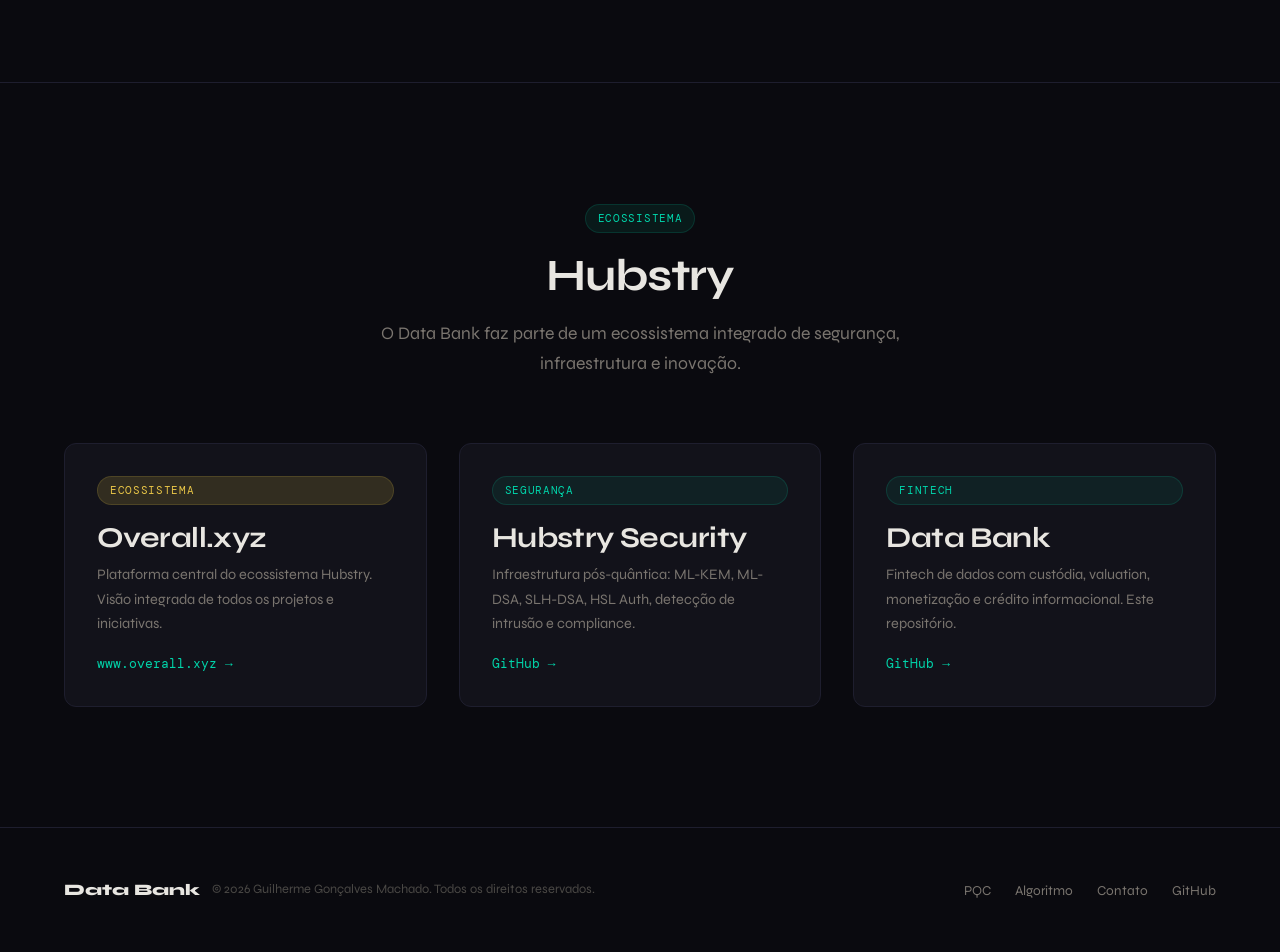
==== commit ad87d15c: "feat: DataBank PCQ v3 Fusion — 41 vetores, INFLEx, ANAMORF, FLUXUS, PCQ-HNDL" ====
--- a/docs/index.html
+++ b/docs/index.html
@@ -1,282 +1,282 @@
-<!DOCTYPE html>
-<html lang="pt-BR">
-<head>
-  <meta charset="UTF-8">
-  <meta name="viewport" content="width=device-width, initial-scale=1.0">
-  <title>Data Bank — A Primeira Fintech Pós-Quântica de Dados do Brasil</title>
-  <meta name="description" content="Transformamos dados em ativos financeiros com segurança pós-quântica nativa. Custódia, valuation, tokenização e crédito informacional.">
-  <link rel="icon" href="data:image/svg+xml,<svg xmlns='http://www.w3.org/2000/svg' viewBox='0 0 100 100'><rect width='100' height='100' rx='16' fill='%230a0a0f'/><text x='50' y='62' text-anchor='middle' font-size='48' font-family='sans-serif' font-weight='800' fill='%2300d4aa'>D</text></svg>">
-  <meta property="og:title" content="Data Bank — Fintech Pós-Quântica de Dados">
-  <meta property="og:description" content="Segurança pós-quântica nativa para ativos de dados empresariais.">
-  <meta property="og:type" content="website">
-  <link rel="stylesheet" href="style.css">
-</head>
-<body>
-
-  <!-- ═══ NAVBAR ═══ -->
-  <nav class="navbar">
-    <div class="container">
-      <a href="index.html" class="nav-logo">
-        <span class="logo-icon">D</span>
-        Data Bank
-      </a>
-      <div class="nav-links">
-        <a href="index.html" class="active">Home</a>
-        <a href="pqc.html">PQC</a>
-        <a href="algorithm.html">Algoritmo</a>
-        <a href="contact.html" class="nav-cta">Contato</a>
-      </div>
-      <button class="nav-toggle" aria-label="Menu">
-        <span></span><span></span><span></span>
-      </button>
-    </div>
-  </nav>
-
-  <!-- ═══ HERO ═══ -->
-  <section class="hero">
-    <canvas id="lattice-canvas" class="hero-canvas"></canvas>
-    <div class="container">
-      <div class="hero-content">
-        <div class="hero-label">
-          <span class="pulse"></span>
-          Post-Quantum Security · Active
-        </div>
-        <h1>
-          A Infraestrutura Financeira<br>
-          <span class="text-gradient">Pós-Quântica</span> de Dados
-        </h1>
-        <p>
-          Transformamos dados empresariais em ativos financeiros estruturados
-          com segurança pós-quântica nativa. Custódia, valuation, monetização
-          e crédito informacional — protegidos contra ameaças presentes e futuras.
-        </p>
-        <div class="hero-buttons">
-          <a href="algorithm.html" class="btn btn-primary">Conhecer o Algoritmo</a>
-          <a href="pqc.html" class="btn btn-outline">Solução PQC</a>
-        </div>
-        <div class="hero-stats">
-          <div class="hero-stat">
-            <span class="value mono" data-count="41">0</span>
-            <span class="label">Vetores monitorados</span>
-          </div>
-          <div class="hero-stat">
-            <span class="value mono" data-count="4">0</span>
-            <span class="label">Campos granulares</span>
-          </div>
-          <div class="hero-stat">
-            <span class="value mono" data-count="3">0</span>
-            <span class="label">Algoritmos PQC</span>
-          </div>
-        </div>
-      </div>
-    </div>
-  </section>
-
-  <!-- ═══ PROBLEMA: HNDL ═══ -->
-  <section class="section-sm">
-    <div class="container">
-      <div class="section-header reveal">
-        <span class="badge badge-error">Ameaça Atual</span>
-        <h2 style="margin-top:16px">Harvest Now, Decrypt Later</h2>
-        <p>
-          Adversários estão coletando dados criptografados hoje para
-          descriptografá-los quando computadores quânticos estiverem disponíveis.
-          A janela de vulnerabilidade já está aberta.
-        </p>
-      </div>
-
-      <div class="flow reveal stagger">
-        <div class="flow-step">
-          <div class="step-icon">&#x1F4E5;</div>
-          <span class="step-label">Coleta</span>
-          <span class="step-sub">Adversário captura<br>dados criptografados</span>
-        </div>
-        <span class="flow-arrow">&#x2192;</span>
-        <div class="flow-step">
-          <div class="step-icon">&#x1F4E6;</div>
-          <span class="step-label">Armazena</span>
-          <span class="step-sub">Preserva por anos<br>aguardando Q-Day</span>
-        </div>
-        <span class="flow-arrow">&#x2192;</span>
-        <div class="flow-step">
-          <div class="step-icon">&#x26A0;</div>
-          <span class="step-label">Q-Day</span>
-          <span class="step-sub">Computador quântico<br>quebra RSA/ECC</span>
-        </div>
-        <span class="flow-arrow">&#x2192;</span>
-        <div class="flow-step">
-          <div class="step-icon" style="border-color: var(--error);">&#x1F4F0;</div>
-          <span class="step-label" style="color: var(--error);">Exposto</span>
-          <span class="step-sub">Dados que deveriam<br>ser secretos vazam</span>
-        </div>
-      </div>
-
-      <div class="alert alert-warning container-narrow reveal" style="margin-top:48px">
-        <strong>Mais de 50% de chance de quebrar RSA-2048 até 2035.</strong>
-        Seus dados custodiados hoje podem ser comprometidos amanhã.
-        A proteção pós-quântica não é opcional — é urgente.
-      </div>
-    </div>
-  </section>
-
-  <hr class="divider">
-
-  <!-- ═══ 4 PILARES ═══ -->
-  <section class="section">
-    <div class="container">
-      <div class="section-header reveal">
-        <span class="badge badge-accent">Plataforma</span>
-        <h2 style="margin-top:16px">Quatro Pilares</h2>
-        <p>
-          Uma infraestrutura completa para tratar dados como ativos financeiros
-          de valor real, com segurança pós-quântica em cada camada.
-        </p>
-      </div>
-
-      <div class="grid-4 stagger">
-        <div class="card card-glow">
-          <div class="card-icon">&#x1F512;</div>
-          <h3>Custódia PQC</h3>
-          <p>
-            Armazenamento e proteção de datasets com criptografia pós-quântica
-            nativa. Imune a ataques Harvest Now, Decrypt Later.
-          </p>
-        </div>
-        <div class="card card-glow">
-          <div class="card-icon">&#x1F4CA;</div>
-          <h3>Valuation</h3>
-          <p>
-            Score proprietário baseado em 6 dimensões de análise.
-            Quantificação automática do valor econômico de cada dataset.
-          </p>
-        </div>
-        <div class="card card-glow">
-          <div class="card-icon gold">&#x1F4B0;</div>
-          <h3>Monetização</h3>
-          <p>
-            Tokenização de ativos de dados com smart contracts
-            assinados pós-quânticamente. Marketplace seguro.
-          </p>
-        </div>
-        <div class="card card-glow">
-          <div class="card-icon gold">&#x1F3E6;</div>
-          <h3>Crédito</h3>
-          <p>
-            Crédito informacional lastreado em dados. Limites
-            calculados pelo engine de valuation com garantias criptográficas.
-          </p>
-        </div>
-      </div>
-    </div>
-  </section>
-
-  <hr class="divider">
-
-  <!-- ═══ ECONOMIA GLOCAL PREVIEW ═══ -->
-  <section class="section">
-    <div class="container">
-      <div class="section-header reveal">
-        <span class="badge badge-gold">Monitoramento</span>
-        <h2 style="margin-top:16px">Economia Glocal</h2>
-        <p>
-          Vetores macro e microeconômicos processados em tempo real
-          pelo Motor de Inferência Analógica. Global + Local.
-        </p>
-      </div>
-
-      <div class="grid-4 stagger">
-        <div class="card">
-          <h4>&#x1F30D; Eventos Climáticos</h4>
-          <p class="text-sm text-muted" style="margin:8px 0 12px">
-            Transição energética, minerais renováveis, carbono
-          </p>
-          <div data-chart="mini-sparkline"></div>
-          <span class="mono text-xs text-accent">6 vetores</span>
-        </div>
-        <div class="card">
-          <h4>&#x1F3D7; Infraestrutura</h4>
-          <p class="text-sm text-muted" style="margin:8px 0 12px">
-            Data centers, cobre, 5G, fibra óptica
-          </p>
-          <div data-chart="mini-sparkline"></div>
-          <span class="mono text-xs text-accent">7 vetores</span>
-        </div>
-        <div class="card">
-          <h4>&#x1F4BB; Chips</h4>
-          <p class="text-sm text-muted" style="margin:8px 0 12px">
-            Gálio, germânio, GPUs, controle de exportação
-          </p>
-          <div data-chart="mini-sparkline"></div>
-          <span class="mono text-xs text-accent">8 vetores</span>
-        </div>
-        <div class="card">
-          <h4>&#x26CF; Terras Raras</h4>
-          <p class="text-sm text-muted" style="margin:8px 0 12px">
-            REEs, desdolarização, BRICS, ouro, câmbio
-          </p>
-          <div data-chart="mini-sparkline"></div>
-          <span class="mono text-xs text-accent">20 vetores</span>
-        </div>
-      </div>
-    </div>
-  </section>
-
-  <hr class="divider">
-
-  <!-- ═══ ECOSISTEMA ═══ -->
-  <section class="section">
-    <div class="container">
-      <div class="section-header reveal">
-        <span class="badge badge-accent">Ecossistema</span>
-        <h2 style="margin-top:16px">Hubstry</h2>
-        <p>
-          O Data Bank faz parte de um ecossistema integrado de
-          segurança, infraestrutura e inovação.
-        </p>
-      </div>
-
-      <div class="grid-3 stagger">
-        <a href="https://www.overall.xyz" target="_blank" rel="noopener" class="eco-card">
-          <span class="badge badge-gold eco-badge">Ecossistema</span>
-          <h3>Overall.xyz</h3>
-          <p>Plataforma central do ecossistema Hubstry. Visão integrada de todos os projetos e iniciativas.</p>
-          <span class="eco-link">www.overall.xyz &rarr;</span>
-        </a>
-        <a href="https://github.com/guilherme-machado-ceo/hubstry-security" target="_blank" rel="noopener" class="eco-card">
-          <span class="badge badge-accent eco-badge">Segurança</span>
-          <h3>Hubstry Security</h3>
-          <p>Infraestrutura pós-quântica: ML-KEM, ML-DSA, SLH-DSA, HSL Auth, detecção de intrusão e compliance.</p>
-          <span class="eco-link">GitHub &rarr;</span>
-        </a>
-        <a href="https://github.com/guilherme-machado-ceo/DataBank-Fintech" target="_blank" rel="noopener" class="eco-card">
-          <span class="badge badge-accent eco-badge">Fintech</span>
-          <h3>Data Bank</h3>
-          <p>Fintech de dados com custódia, valuation, monetização e crédito informacional. Este repositório.</p>
-          <span class="eco-link">GitHub &rarr;</span>
-        </a>
-      </div>
-    </div>
-  </section>
-
-  <!-- ═══ FOOTER ═══ -->
-  <footer class="footer">
-    <div class="container">
-      <div class="footer-left">
-        <span class="footer-logo">Data Bank</span>
-        <span class="footer-copy">&copy; 2026 Guilherme Gon&ccedil;alves Machado. Todos os direitos reservados.</span>
-      </div>
-      <div class="footer-links">
-        <a href="pqc.html">PQC</a>
-        <a href="algorithm.html">Algoritmo</a>
-        <a href="contact.html">Contato</a>
-        <a href="https://github.com/guilherme-machado-ceo/DataBank-Fintech" target="_blank">GitHub</a>
-      </div>
-    </div>
-  </footer>
-
-  <script src="particles.js"></script>
-  <script src="animations.js"></script>
-  <script src="charts.js"></script>
-  <script src="main.js"></script>
-</body>
-</html>
+<!DOCTYPE html>
+<html lang="pt-BR">
+<head>
+  <meta charset="UTF-8">
+  <meta name="viewport" content="width=device-width, initial-scale=1.0">
+  <title>Data Bank — A Primeira Fintech Pós-Quântica de Dados do Brasil</title>
+  <meta name="description" content="Transformamos dados em ativos financeiros com segurança pós-quântica nativa. Custódia, valuation, tokenização e crédito informacional.">
+  <link rel="icon" href="data:image/svg+xml,<svg xmlns='http://www.w3.org/2000/svg' viewBox='0 0 100 100'><rect width='100' height='100' rx='16' fill='%230a0a0f'/><text x='50' y='62' text-anchor='middle' font-size='48' font-family='sans-serif' font-weight='800' fill='%2300d4aa'>D</text></svg>">
+  <meta property="og:title" content="Data Bank — Fintech Pós-Quântica de Dados">
+  <meta property="og:description" content="Segurança pós-quântica nativa para ativos de dados empresariais.">
+  <meta property="og:type" content="website">
+  <link rel="stylesheet" href="style.css">
+</head>
+<body>
+
+  <!-- ═══ NAVBAR ═══ -->
+  <nav class="navbar">
+    <div class="container">
+      <a href="index.html" class="nav-logo">
+        <span class="logo-icon">D</span>
+        Data Bank
+      </a>
+      <div class="nav-links">
+        <a href="index.html" class="active">Home</a>
+        <a href="pqc.html">PQC</a>
+        <a href="algorithm.html">Algoritmo</a>
+        <a href="contact.html" class="nav-cta">Contato</a>
+      </div>
+      <button class="nav-toggle" aria-label="Menu">
+        <span></span><span></span><span></span>
+      </button>
+    </div>
+  </nav>
+
+  <!-- ═══ HERO ═══ -->
+  <section class="hero">
+    <canvas id="lattice-canvas" class="hero-canvas"></canvas>
+    <div class="container">
+      <div class="hero-content">
+        <div class="hero-label">
+          <span class="pulse"></span>
+          Post-Quantum Security · Active
+        </div>
+        <h1>
+          A Infraestrutura Financeira<br>
+          <span class="text-gradient">Pós-Quântica</span> de Dados
+        </h1>
+        <p>
+          Transformamos dados empresariais em ativos financeiros estruturados
+          com segurança pós-quântica nativa. Custódia, valuation, monetização
+          e crédito informacional — protegidos contra ameaças presentes e futuras.
+        </p>
+        <div class="hero-buttons">
+          <a href="algorithm.html" class="btn btn-primary">Conhecer o Algoritmo</a>
+          <a href="pqc.html" class="btn btn-outline">Solução PQC</a>
+        </div>
+        <div class="hero-stats">
+          <div class="hero-stat">
+            <span class="value mono" data-count="41">0</span>
+            <span class="label">Vetores monitorados</span>
+          </div>
+          <div class="hero-stat">
+            <span class="value mono" data-count="4">0</span>
+            <span class="label">Campos granulares</span>
+          </div>
+          <div class="hero-stat">
+            <span class="value mono" data-count="3">0</span>
+            <span class="label">Algoritmos PQC</span>
+          </div>
+        </div>
+      </div>
+    </div>
+  </section>
+
+  <!-- ═══ PROBLEMA: HNDL ═══ -->
+  <section class="section-sm">
+    <div class="container">
+      <div class="section-header reveal">
+        <span class="badge badge-error">Ameaça Atual</span>
+        <h2 style="margin-top:16px">Harvest Now, Decrypt Later</h2>
+        <p>
+          Adversários estão coletando dados criptografados hoje para
+          descriptografá-los quando computadores quânticos estiverem disponíveis.
+          A janela de vulnerabilidade já está aberta.
+        </p>
+      </div>
+
+      <div class="flow reveal stagger">
+        <div class="flow-step">
+          <div class="step-icon">&#x1F4E5;</div>
+          <span class="step-label">Coleta</span>
+          <span class="step-sub">Adversário captura<br>dados criptografados</span>
+        </div>
+        <span class="flow-arrow">&#x2192;</span>
+        <div class="flow-step">
+          <div class="step-icon">&#x1F4E6;</div>
+          <span class="step-label">Armazena</span>
+          <span class="step-sub">Preserva por anos<br>aguardando Q-Day</span>
+        </div>
+        <span class="flow-arrow">&#x2192;</span>
+        <div class="flow-step">
+          <div class="step-icon">&#x26A0;</div>
+          <span class="step-label">Q-Day</span>
+          <span class="step-sub">Computador quântico<br>quebra RSA/ECC</span>
+        </div>
+        <span class="flow-arrow">&#x2192;</span>
+        <div class="flow-step">
+          <div class="step-icon" style="border-color: var(--error);">&#x1F4F0;</div>
+          <span class="step-label" style="color: var(--error);">Exposto</span>
+          <span class="step-sub">Dados que deveriam<br>ser secretos vazam</span>
+        </div>
+      </div>
+
+      <div class="alert alert-warning container-narrow reveal" style="margin-top:48px">
+        <strong>Mais de 50% de chance de quebrar RSA-2048 até 2035.</strong>
+        Seus dados custodiados hoje podem ser comprometidos amanhã.
+        A proteção pós-quântica não é opcional — é urgente.
+      </div>
+    </div>
+  </section>
+
+  <hr class="divider">
+
+  <!-- ═══ 4 PILARES ═══ -->
+  <section class="section">
+    <div class="container">
+      <div class="section-header reveal">
+        <span class="badge badge-accent">Plataforma</span>
+        <h2 style="margin-top:16px">Quatro Pilares</h2>
+        <p>
+          Uma infraestrutura completa para tratar dados como ativos financeiros
+          de valor real, com segurança pós-quântica em cada camada.
+        </p>
+      </div>
+
+      <div class="grid-4 stagger">
+        <div class="card card-glow">
+          <div class="card-icon">&#x1F512;</div>
+          <h3>Custódia PQC</h3>
+          <p>
+            Armazenamento e proteção de datasets com criptografia pós-quântica
+            nativa. Imune a ataques Harvest Now, Decrypt Later.
+          </p>
+        </div>
+        <div class="card card-glow">
+          <div class="card-icon">&#x1F4CA;</div>
+          <h3>Valuation</h3>
+          <p>
+            Score proprietário baseado em 6 dimensões de análise.
+            Quantificação automática do valor econômico de cada dataset.
+          </p>
+        </div>
+        <div class="card card-glow">
+          <div class="card-icon gold">&#x1F4B0;</div>
+          <h3>Monetização</h3>
+          <p>
+            Tokenização de ativos de dados com smart contracts
+            assinados pós-quânticamente. Marketplace seguro.
+          </p>
+        </div>
+        <div class="card card-glow">
+          <div class="card-icon gold">&#x1F3E6;</div>
+          <h3>Crédito</h3>
+          <p>
+            Crédito informacional lastreado em dados. Limites
+            calculados pelo engine de valuation com garantias criptográficas.
+          </p>
+        </div>
+      </div>
+    </div>
+  </section>
+
+  <hr class="divider">
+
+  <!-- ═══ ECONOMIA GLOCAL PREVIEW ═══ -->
+  <section class="section">
+    <div class="container">
+      <div class="section-header reveal">
+        <span class="badge badge-gold">Monitoramento</span>
+        <h2 style="margin-top:16px">Economia Glocal</h2>
+        <p>
+          Vetores macro e microeconômicos processados em tempo real
+          pelo Motor de Inferência Analógica. Global + Local.
+        </p>
+      </div>
+
+      <div class="grid-4 stagger">
+        <div class="card">
+          <h4>&#x1F30D; Eventos Climáticos</h4>
+          <p class="text-sm text-muted" style="margin:8px 0 12px">
+            Transição energética, minerais renováveis, carbono
+          </p>
+          <div data-chart="mini-sparkline"></div>
+          <span class="mono text-xs text-accent">6 vetores</span>
+        </div>
+        <div class="card">
+          <h4>&#x1F3D7; Infraestrutura</h4>
+          <p class="text-sm text-muted" style="margin:8px 0 12px">
+            Data centers, cobre, 5G, fibra óptica
+          </p>
+          <div data-chart="mini-sparkline"></div>
+          <span class="mono text-xs text-accent">7 vetores</span>
+        </div>
+        <div class="card">
+          <h4>&#x1F4BB; Chips</h4>
+          <p class="text-sm text-muted" style="margin:8px 0 12px">
+            Gálio, germânio, GPUs, controle de exportação
+          </p>
+          <div data-chart="mini-sparkline"></div>
+          <span class="mono text-xs text-accent">8 vetores</span>
+        </div>
+        <div class="card">
+          <h4>&#x26CF; Terras Raras</h4>
+          <p class="text-sm text-muted" style="margin:8px 0 12px">
+            REEs, desdolarização, BRICS, ouro, câmbio
+          </p>
+          <div data-chart="mini-sparkline"></div>
+          <span class="mono text-xs text-accent">20 vetores</span>
+        </div>
+      </div>
+    </div>
+  </section>
+
+  <hr class="divider">
+
+  <!-- ═══ ECOSISTEMA ═══ -->
+  <section class="section">
+    <div class="container">
+      <div class="section-header reveal">
+        <span class="badge badge-accent">Ecossistema</span>
+        <h2 style="margin-top:16px">Hubstry</h2>
+        <p>
+          O Data Bank faz parte de um ecossistema integrado de
+          segurança, infraestrutura e inovação.
+        </p>
+      </div>
+
+      <div class="grid-3 stagger">
+        <a href="https://www.overall.xyz" target="_blank" rel="noopener" class="eco-card">
+          <span class="badge badge-gold eco-badge">Ecossistema</span>
+          <h3>Overall.xyz</h3>
+          <p>Plataforma central do ecossistema Hubstry. Visão integrada de todos os projetos e iniciativas.</p>
+          <span class="eco-link">www.overall.xyz &rarr;</span>
+        </a>
+        <a href="https://github.com/guilherme-machado-ceo/hubstry-security" target="_blank" rel="noopener" class="eco-card">
+          <span class="badge badge-accent eco-badge">Segurança</span>
+          <h3>Hubstry Security</h3>
+          <p>Infraestrutura pós-quântica: ML-KEM, ML-DSA, SLH-DSA, HSL Auth, detecção de intrusão e compliance.</p>
+          <span class="eco-link">GitHub &rarr;</span>
+        </a>
+        <a href="https://github.com/guilherme-machado-ceo/DataBank-Fintech" target="_blank" rel="noopener" class="eco-card">
+          <span class="badge badge-accent eco-badge">Fintech</span>
+          <h3>Data Bank</h3>
+          <p>Fintech de dados com custódia, valuation, monetização e crédito informacional. Este repositório.</p>
+          <span class="eco-link">GitHub &rarr;</span>
+        </a>
+      </div>
+    </div>
+  </section>
+
+  <!-- ═══ FOOTER ═══ -->
+  <footer class="footer">
+    <div class="container">
+      <div class="footer-left">
+        <span class="footer-logo">Data Bank</span>
+        <span class="footer-copy">&copy; 2026 Guilherme Gon&ccedil;alves Machado. Todos os direitos reservados.</span>
+      </div>
+      <div class="footer-links">
+        <a href="pqc.html">PQC</a>
+        <a href="algorithm.html">Algoritmo</a>
+        <a href="contact.html">Contato</a>
+        <a href="https://github.com/guilherme-machado-ceo/DataBank-Fintech" target="_blank">GitHub</a>
+      </div>
+    </div>
+  </footer>
+
+  <script src="particles.js"></script>
+  <script src="animations.js"></script>
+  <script src="charts.js"></script>
+  <script src="main.js"></script>
+</body>
+</html>
--- a/docs/style.css
+++ b/docs/style.css
@@ -1,1385 +1,1385 @@
-/* ═══════════════════════════════════════════════════════
-   DATA BANK — Dark Lattice Design System
-   Fintech Pós-Quântica de Dados
-   ═══════════════════════════════════════════════════════ */
-
-/* ── Google Fonts ── */
-@import url('https://fonts.googleapis.com/css2?family=Syne:wght@400;500;600;700;800&family=DM+Mono:wght@300;400;500&display=swap');
-
-/* ── Root Variables ── */
-:root {
-  --bg: #0a0a0f;
-  --bg-alt: #0e0e16;
-  --surface: #12121a;
-  --surface-hover: #1a1a26;
-  --border: #1e1e2e;
-  --border-light: #2a2a3a;
-
-  --text: #e8e6e1;
-  --text-muted: #7a756f;
-  --text-dim: #4a4845;
-
-  --accent: #00d4aa;
-  --accent-glow: rgba(0, 212, 170, 0.15);
-  --accent-soft: rgba(0, 212, 170, 0.08);
-  --gold: #e8c547;
-  --gold-glow: rgba(232, 197, 71, 0.15);
-  --error: #ff4757;
-  --info: #3b82f6;
-
-  --font-display: 'Syne', sans-serif;
-  --font-mono: 'DM Mono', monospace;
-
-  --radius-sm: 6px;
-  --radius-md: 12px;
-  --radius-lg: 20px;
-  --radius-xl: 32px;
-
-  --shadow-card: 0 4px 24px rgba(0, 0, 0, 0.4);
-  --shadow-glow: 0 0 40px rgba(0, 212, 170, 0.08);
-
-  --transition: 0.3s cubic-bezier(0.4, 0, 0.2, 1);
-  --transition-slow: 0.6s cubic-bezier(0.4, 0, 0.2, 1);
-
-  --nav-height: 72px;
-  --container-max: 1200px;
-  --container-narrow: 800px;
-}
-
-/* ── Reset ── */
-*,
-*::before,
-*::after {
-  margin: 0;
-  padding: 0;
-  box-sizing: border-box;
-}
-
-html {
-  scroll-behavior: smooth;
-  -webkit-font-smoothing: antialiased;
-  -moz-osx-font-smoothing: grayscale;
-}
-
-body {
-  font-family: var(--font-display);
-  font-weight: 400;
-  font-size: 16px;
-  line-height: 1.7;
-  color: var(--text);
-  background: var(--bg);
-  overflow-x: hidden;
-}
-
-a {
-  color: var(--accent);
-  text-decoration: none;
-  transition: color var(--transition);
-}
-
-a:hover {
-  color: var(--gold);
-}
-
-img {
-  max-width: 100%;
-  display: block;
-}
-
-ul, ol {
-  list-style: none;
-}
-
-/* ── Typography ── */
-h1, h2, h3, h4, h5, h6 {
-  font-family: var(--font-display);
-  font-weight: 700;
-  line-height: 1.2;
-  letter-spacing: -0.02em;
-}
-
-h1 { font-size: clamp(2.4rem, 5vw, 4rem); }
-h2 { font-size: clamp(1.8rem, 3.5vw, 2.8rem); }
-h3 { font-size: clamp(1.3rem, 2.5vw, 1.8rem); }
-h4 { font-size: 1.2rem; }
-
-.mono {
-  font-family: var(--font-mono);
-  font-weight: 400;
-}
-
-.text-accent { color: var(--accent); }
-.text-gold { color: var(--gold); }
-.text-muted { color: var(--text-muted); }
-.text-dim { color: var(--text-dim); }
-
-.text-gradient {
-  background: linear-gradient(135deg, var(--accent), var(--gold));
-  -webkit-background-clip: text;
-  -webkit-text-fill-color: transparent;
-  background-clip: text;
-}
-
-.text-sm { font-size: 0.875rem; }
-.text-xs { font-size: 0.75rem; }
-
-/* ── Layout ── */
-.container {
-  max-width: var(--container-max);
-  margin: 0 auto;
-  padding: 0 24px;
-}
-
-.container-narrow {
-  max-width: var(--container-narrow);
-  margin: 0 auto;
-  padding: 0 24px;
-}
-
-.section {
-  padding: 120px 0;
-  position: relative;
-}
-
-.section-sm {
-  padding: 80px 0;
-}
-
-.section-header {
-  text-align: center;
-  margin-bottom: 64px;
-}
-
-.section-header h2 {
-  margin-bottom: 16px;
-}
-
-.section-header p {
-  color: var(--text-muted);
-  font-size: 1.1rem;
-  max-width: 600px;
-  margin: 0 auto;
-}
-
-.grid-2 {
-  display: grid;
-  grid-template-columns: repeat(2, 1fr);
-  gap: 32px;
-}
-
-.grid-3 {
-  display: grid;
-  grid-template-columns: repeat(3, 1fr);
-  gap: 32px;
-}
-
-.grid-4 {
-  display: grid;
-  grid-template-columns: repeat(4, 1fr);
-  gap: 24px;
-}
-
-@media (max-width: 968px) {
-  .grid-4 { grid-template-columns: repeat(2, 1fr); }
-  .grid-3 { grid-template-columns: repeat(2, 1fr); }
-}
-
-@media (max-width: 640px) {
-  .grid-4 { grid-template-columns: 1fr; }
-  .grid-3 { grid-template-columns: 1fr; }
-  .grid-2 { grid-template-columns: 1fr; }
-  .section { padding: 80px 0; }
-  .section-sm { padding: 60px 0; }
-}
-
-/* ── Navbar ── */
-.navbar {
-  position: fixed;
-  top: 0;
-  left: 0;
-  right: 0;
-  height: var(--nav-height);
-  z-index: 1000;
-  display: flex;
-  align-items: center;
-  transition: background var(--transition), box-shadow var(--transition);
-}
-
-.navbar.scrolled {
-  background: rgba(10, 10, 15, 0.92);
-  backdrop-filter: blur(20px);
-  -webkit-backdrop-filter: blur(20px);
-  box-shadow: 0 1px 0 var(--border);
-}
-
-.navbar .container {
-  display: flex;
-  align-items: center;
-  justify-content: space-between;
-  width: 100%;
-}
-
-.nav-logo {
-  display: flex;
-  align-items: center;
-  gap: 10px;
-  font-family: var(--font-display);
-  font-weight: 800;
-  font-size: 1.25rem;
-  color: var(--text);
-  letter-spacing: -0.03em;
-}
-
-.nav-logo:hover { color: var(--text); }
-
-.nav-logo .logo-icon {
-  width: 36px;
-  height: 36px;
-  border-radius: var(--radius-sm);
-  background: linear-gradient(135deg, var(--accent), var(--gold));
-  display: flex;
-  align-items: center;
-  justify-content: center;
-  font-size: 1rem;
-  font-weight: 800;
-  color: var(--bg);
-}
-
-.nav-links {
-  display: flex;
-  align-items: center;
-  gap: 36px;
-}
-
-.nav-links a {
-  font-size: 0.9rem;
-  font-weight: 500;
-  color: var(--text-muted);
-  position: relative;
-  padding: 4px 0;
-}
-
-.nav-links a::after {
-  content: '';
-  position: absolute;
-  bottom: -2px;
-  left: 0;
-  width: 0;
-  height: 2px;
-  background: var(--accent);
-  transition: width var(--transition);
-}
-
-.nav-links a:hover,
-.nav-links a.active {
-  color: var(--text);
-}
-
-.nav-links a:hover::after,
-.nav-links a.active::after {
-  width: 100%;
-}
-
-.nav-cta {
-  font-size: 0.85rem !important;
-  padding: 8px 20px !important;
-  border: 1px solid var(--accent) !important;
-  border-radius: var(--radius-sm) !important;
-  color: var(--accent) !important;
-}
-
-.nav-cta:hover {
-  background: var(--accent) !important;
-  color: var(--bg) !important;
-}
-
-.nav-cta::after { display: none !important; }
-
-/* Mobile menu */
-.nav-toggle {
-  display: none;
-  flex-direction: column;
-  gap: 5px;
-  cursor: pointer;
-  padding: 4px;
-  background: none;
-  border: none;
-}
-
-.nav-toggle span {
-  width: 24px;
-  height: 2px;
-  background: var(--text);
-  transition: var(--transition);
-  border-radius: 2px;
-}
-
-.nav-toggle.active span:nth-child(1) {
-  transform: rotate(45deg) translate(5px, 5px);
-}
-
-.nav-toggle.active span:nth-child(2) {
-  opacity: 0;
-}
-
-.nav-toggle.active span:nth-child(3) {
-  transform: rotate(-45deg) translate(5px, -5px);
-}
-
-@media (max-width: 768px) {
-  .nav-toggle { display: flex; }
-
-  .nav-links {
-    position: fixed;
-    top: var(--nav-height);
-    left: 0;
-    right: 0;
-    background: rgba(10, 10, 15, 0.98);
-    backdrop-filter: blur(20px);
-    flex-direction: column;
-    padding: 32px 24px;
-    gap: 24px;
-    transform: translateY(-120%);
-    transition: transform var(--transition);
-    border-bottom: 1px solid var(--border);
-  }
-
-  .nav-links.open {
-    transform: translateY(0);
-  }
-
-  .nav-links a {
-    font-size: 1.1rem;
-  }
-}
-
-/* ── Hero ── */
-.hero {
-  min-height: 100vh;
-  display: flex;
-  align-items: center;
-  position: relative;
-  overflow: hidden;
-  padding-top: var(--nav-height);
-}
-
-.hero-canvas {
-  position: absolute;
-  top: 0;
-  left: 0;
-  width: 100%;
-  height: 100%;
-  z-index: 0;
-}
-
-.hero-content {
-  position: relative;
-  z-index: 2;
-  max-width: 720px;
-}
-
-.hero-label {
-  display: inline-flex;
-  align-items: center;
-  gap: 8px;
-  font-family: var(--font-mono);
-  font-size: 0.8rem;
-  color: var(--accent);
-  background: var(--accent-soft);
-  border: 1px solid rgba(0, 212, 170, 0.15);
-  padding: 6px 16px;
-  border-radius: var(--radius-xl);
-  margin-bottom: 28px;
-  letter-spacing: 0.05em;
-}
-
-.hero-label .pulse {
-  width: 8px;
-  height: 8px;
-  border-radius: 50%;
-  background: var(--accent);
-  animation: pulse 2s infinite;
-}
-
-.hero h1 {
-  margin-bottom: 24px;
-}
-
-.hero p {
-  font-size: 1.15rem;
-  color: var(--text-muted);
-  margin-bottom: 40px;
-  max-width: 560px;
-}
-
-.hero-buttons {
-  display: flex;
-  gap: 16px;
-  flex-wrap: wrap;
-}
-
-.hero-stats {
-  display: flex;
-  gap: 48px;
-  margin-top: 64px;
-  padding-top: 40px;
-  border-top: 1px solid var(--border);
-}
-
-.hero-stat .value {
-  font-family: var(--font-mono);
-  font-size: 2rem;
-  font-weight: 500;
-  color: var(--accent);
-  display: block;
-}
-
-.hero-stat .label {
-  font-size: 0.85rem;
-  color: var(--text-muted);
-  margin-top: 4px;
-}
-
-/* Hero gradient overlay */
-.hero::before {
-  content: '';
-  position: absolute;
-  top: 0;
-  right: 0;
-  width: 60%;
-  height: 100%;
-  background: radial-gradient(
-    ellipse at 70% 50%,
-    rgba(0, 212, 170, 0.04) 0%,
-    transparent 60%
-  );
-  z-index: 1;
-  pointer-events: none;
-}
-
-.hero::after {
-  content: '';
-  position: absolute;
-  bottom: 0;
-  left: 0;
-  right: 0;
-  height: 200px;
-  background: linear-gradient(to top, var(--bg), transparent);
-  z-index: 1;
-  pointer-events: none;
-}
-
-/* Sub-hero for inner pages */
-.hero-inner {
-  min-height: 40vh;
-  display: flex;
-  align-items: center;
-  position: relative;
-  padding-top: var(--nav-height);
-  padding-bottom: 40px;
-}
-
-.hero-inner::before {
-  content: '';
-  position: absolute;
-  top: 0;
-  left: 0;
-  right: 0;
-  bottom: 0;
-  background:
-    radial-gradient(ellipse at 20% 60%, rgba(0, 212, 170, 0.05) 0%, transparent 50%),
-    radial-gradient(ellipse at 80% 40%, rgba(232, 197, 71, 0.03) 0%, transparent 50%);
-  pointer-events: none;
-}
-
-.hero-inner .hero-content {
-  max-width: 680px;
-}
-
-.hero-inner .hero-content h1 {
-  font-size: clamp(2rem, 4vw, 3rem);
-  margin-bottom: 16px;
-}
-
-.hero-inner .hero-content p {
-  font-size: 1.05rem;
-}
-
-/* ── Buttons ── */
-.btn {
-  display: inline-flex;
-  align-items: center;
-  gap: 8px;
-  padding: 14px 32px;
-  font-family: var(--font-display);
-  font-weight: 600;
-  font-size: 0.95rem;
-  border-radius: var(--radius-sm);
-  border: none;
-  cursor: pointer;
-  transition: all var(--transition);
-  letter-spacing: 0.01em;
-  text-decoration: none;
-}
-
-.btn-primary {
-  background: var(--accent);
-  color: var(--bg);
-}
-
-.btn-primary:hover {
-  background: #00e8bb;
-  color: var(--bg);
-  box-shadow: 0 0 30px rgba(0, 212, 170, 0.25);
-  transform: translateY(-2px);
-}
-
-.btn-outline {
-  background: transparent;
-  color: var(--text);
-  border: 1px solid var(--border-light);
-}
-
-.btn-outline:hover {
-  border-color: var(--accent);
-  color: var(--accent);
-  transform: translateY(-2px);
-}
-
-.btn-gold {
-  background: var(--gold);
-  color: var(--bg);
-}
-
-.btn-gold:hover {
-  background: #f0d060;
-  color: var(--bg);
-  box-shadow: 0 0 30px rgba(232, 197, 71, 0.25);
-  transform: translateY(-2px);
-}
-
-.btn-sm {
-  padding: 10px 20px;
-  font-size: 0.85rem;
-}
-
-.btn-lg {
-  padding: 18px 40px;
-  font-size: 1.05rem;
-}
-
-/* ── Cards ── */
-.card {
-  background: var(--surface);
-  border: 1px solid var(--border);
-  border-radius: var(--radius-md);
-  padding: 32px;
-  transition: all var(--transition);
-  position: relative;
-  overflow: hidden;
-}
-
-.card:hover {
-  border-color: var(--border-light);
-  background: var(--surface-hover);
-  transform: translateY(-4px);
-  box-shadow: var(--shadow-card);
-}
-
-.card-glow {
-  box-shadow: var(--shadow-glow);
-}
-
-.card-glow:hover {
-  border-color: rgba(0, 212, 170, 0.2);
-  box-shadow: 0 0 40px rgba(0, 212, 170, 0.12);
-}
-
-.card-icon {
-  width: 52px;
-  height: 52px;
-  border-radius: var(--radius-md);
-  display: flex;
-  align-items: center;
-  justify-content: center;
-  font-size: 1.5rem;
-  margin-bottom: 20px;
-  background: var(--accent-soft);
-  border: 1px solid rgba(0, 212, 170, 0.1);
-}
-
-.card-icon.gold {
-  background: var(--gold-glow);
-  border-color: rgba(232, 197, 71, 0.1);
-}
-
-.card h3 {
-  margin-bottom: 12px;
-}
-
-.card p {
-  color: var(--text-muted);
-  font-size: 0.95rem;
-  line-height: 1.6;
-}
-
-/* ── Badges ── */
-.badge {
-  display: inline-flex;
-  align-items: center;
-  gap: 6px;
-  font-family: var(--font-mono);
-  font-size: 0.7rem;
-  padding: 4px 12px;
-  border-radius: var(--radius-xl);
-  letter-spacing: 0.06em;
-  text-transform: uppercase;
-}
-
-.badge-accent {
-  background: var(--accent-soft);
-  color: var(--accent);
-  border: 1px solid rgba(0, 212, 170, 0.15);
-}
-
-.badge-gold {
-  background: var(--gold-glow);
-  color: var(--gold);
-  border: 1px solid rgba(232, 197, 71, 0.15);
-}
-
-.badge-error {
-  background: rgba(255, 71, 87, 0.1);
-  color: var(--error);
-  border: 1px solid rgba(255, 71, 87, 0.15);
-}
-
-/* ── Tables ── */
-.table-wrapper {
-  overflow-x: auto;
-  border: 1px solid var(--border);
-  border-radius: var(--radius-md);
-  background: var(--surface);
-}
-
-table {
-  width: 100%;
-  border-collapse: collapse;
-}
-
-th {
-  font-family: var(--font-mono);
-  font-size: 0.75rem;
-  font-weight: 500;
-  text-transform: uppercase;
-  letter-spacing: 0.08em;
-  color: var(--text-muted);
-  padding: 16px 20px;
-  text-align: left;
-  border-bottom: 1px solid var(--border);
-  background: rgba(0, 0, 0, 0.2);
-}
-
-td {
-  padding: 16px 20px;
-  font-size: 0.9rem;
-  border-bottom: 1px solid var(--border);
-}
-
-tr:last-child td {
-  border-bottom: none;
-}
-
-tr:hover td {
-  background: var(--accent-soft);
-}
-
-/* ── Timeline ── */
-.timeline {
-  position: relative;
-  padding-left: 40px;
-}
-
-.timeline::before {
-  content: '';
-  position: absolute;
-  left: 12px;
-  top: 0;
-  bottom: 0;
-  width: 2px;
-  background: linear-gradient(to bottom, var(--accent), var(--gold), var(--error));
-}
-
-.timeline-item {
-  position: relative;
-  margin-bottom: 40px;
-  padding: 24px;
-  background: var(--surface);
-  border: 1px solid var(--border);
-  border-radius: var(--radius-md);
-}
-
-.timeline-item::before {
-  content: '';
-  position: absolute;
-  left: -34px;
-  top: 28px;
-  width: 12px;
-  height: 12px;
-  border-radius: 50%;
-  background: var(--accent);
-  border: 3px solid var(--bg);
-}
-
-.timeline-item.danger::before {
-  background: var(--error);
-}
-
-.timeline-year {
-  font-family: var(--font-mono);
-  font-size: 0.8rem;
-  color: var(--accent);
-  letter-spacing: 0.05em;
-  margin-bottom: 8px;
-}
-
-.timeline-item.danger .timeline-year {
-  color: var(--error);
-}
-
-/* ── Flow Diagram ── */
-.flow {
-  display: flex;
-  align-items: center;
-  gap: 0;
-  flex-wrap: wrap;
-  justify-content: center;
-}
-
-.flow-step {
-  display: flex;
-  flex-direction: column;
-  align-items: center;
-  gap: 12px;
-  padding: 20px;
-  min-width: 120px;
-}
-
-.flow-step .step-icon {
-  width: 56px;
-  height: 56px;
-  border-radius: 50%;
-  display: flex;
-  align-items: center;
-  justify-content: center;
-  font-size: 1.3rem;
-  background: var(--surface);
-  border: 2px solid var(--accent);
-  transition: all var(--transition);
-}
-
-.flow-step:hover .step-icon {
-  background: var(--accent);
-  box-shadow: 0 0 20px rgba(0, 212, 170, 0.3);
-}
-
-.flow-step .step-label {
-  font-size: 0.85rem;
-  font-weight: 600;
-  text-align: center;
-}
-
-.flow-step .step-sub {
-  font-family: var(--font-mono);
-  font-size: 0.7rem;
-  color: var(--text-muted);
-  text-align: center;
-}
-
-.flow-arrow {
-  font-size: 1.2rem;
-  color: var(--text-dim);
-  padding: 0 4px;
-}
-
-@media (max-width: 640px) {
-  .flow {
-    flex-direction: column;
-  }
-  .flow-arrow {
-    transform: rotate(90deg);
-  }
-}
-
-/* ── Diagram (Algorithm page) ── */
-.diagram {
-  display: grid;
-  grid-template-columns: 1fr 1fr;
-  gap: 24px;
-  max-width: 700px;
-  margin: 0 auto;
-}
-
-.diagram-center {
-  grid-column: 1 / -1;
-  display: flex;
-  justify-content: center;
-}
-
-.diagram-node {
-  background: var(--surface);
-  border: 1px solid var(--border);
-  border-radius: var(--radius-md);
-  padding: 28px;
-  text-align: center;
-  transition: all var(--transition);
-  cursor: default;
-}
-
-.diagram-node:hover {
-  border-color: var(--accent);
-  box-shadow: 0 0 20px rgba(0, 212, 170, 0.1);
-  transform: scale(1.02);
-}
-
-.diagram-node .node-label {
-  font-family: var(--font-mono);
-  font-size: 0.7rem;
-  color: var(--accent);
-  text-transform: uppercase;
-  letter-spacing: 0.1em;
-  margin-bottom: 8px;
-}
-
-.diagram-node h4 {
-  margin-bottom: 8px;
-}
-
-.diagram-node p {
-  color: var(--text-muted);
-  font-size: 0.85rem;
-}
-
-/* ── Divider ── */
-.divider {
-  width: 100%;
-  height: 1px;
-  background: var(--border);
-  margin: 0;
-  border: none;
-}
-
-/* ── Alert boxes ── */
-.alert {
-  padding: 20px 24px;
-  border-radius: var(--radius-md);
-  border-left: 3px solid;
-  margin: 24px 0;
-  font-size: 0.95rem;
-}
-
-.alert-warning {
-  background: rgba(232, 197, 71, 0.06);
-  border-color: var(--gold);
-  color: var(--gold);
-}
-
-.alert-info {
-  background: rgba(0, 212, 170, 0.06);
-  border-color: var(--accent);
-}
-
-.alert-danger {
-  background: rgba(255, 71, 87, 0.06);
-  border-color: var(--error);
-  color: var(--error);
-}
-
-.alert strong {
-  display: block;
-  margin-bottom: 4px;
-}
-
-/* ── Stat counters ── */
-.stats-row {
-  display: flex;
-  gap: 48px;
-  flex-wrap: wrap;
-}
-
-.stat-item .stat-value {
-  font-family: var(--font-mono);
-  font-size: 2.5rem;
-  font-weight: 500;
-  color: var(--accent);
-  display: block;
-  line-height: 1;
-}
-
-.stat-item .stat-label {
-  font-size: 0.85rem;
-  color: var(--text-muted);
-  margin-top: 8px;
-}
-
-/* ── Ecosystem cards ── */
-.eco-card {
-  display: flex;
-  flex-direction: column;
-  background: var(--surface);
-  border: 1px solid var(--border);
-  border-radius: var(--radius-md);
-  padding: 32px;
-  transition: all var(--transition);
-  text-decoration: none;
-  color: var(--text);
-}
-
-.eco-card:hover {
-  border-color: var(--accent);
-  transform: translateY(-4px);
-  box-shadow: var(--shadow-card);
-  color: var(--text);
-}
-
-.eco-card .eco-badge {
-  margin-bottom: 16px;
-}
-
-.eco-card h3 {
-  margin-bottom: 8px;
-}
-
-.eco-card p {
-  color: var(--text-muted);
-  font-size: 0.9rem;
-  flex: 1;
-}
-
-.eco-card .eco-link {
-  font-family: var(--font-mono);
-  font-size: 0.8rem;
-  color: var(--accent);
-  margin-top: 16px;
-}
-
-/* ── Social links ── */
-.social-links {
-  display: flex;
-  gap: 16px;
-  flex-wrap: wrap;
-}
-
-.social-link {
-  display: inline-flex;
-  align-items: center;
-  gap: 10px;
-  padding: 12px 24px;
-  background: var(--surface);
-  border: 1px solid var(--border);
-  border-radius: var(--radius-md);
-  color: var(--text);
-  font-size: 0.9rem;
-  font-weight: 500;
-  transition: all var(--transition);
-}
-
-.social-link:hover {
-  border-color: var(--accent);
-  color: var(--accent);
-  transform: translateY(-2px);
-}
-
-.social-link svg {
-  width: 20px;
-  height: 20px;
-  fill: currentColor;
-}
-
-/* ── Footer ── */
-.footer {
-  border-top: 1px solid var(--border);
-  padding: 48px 0;
-  margin-top: 0;
-}
-
-.footer .container {
-  display: flex;
-  justify-content: space-between;
-  align-items: center;
-  flex-wrap: wrap;
-  gap: 24px;
-}
-
-.footer-left {
-  display: flex;
-  align-items: center;
-  gap: 12px;
-}
-
-.footer-logo {
-  font-family: var(--font-display);
-  font-weight: 800;
-  font-size: 1rem;
-  color: var(--text);
-}
-
-.footer-copy {
-  font-size: 0.8rem;
-  color: var(--text-dim);
-}
-
-.footer-links {
-  display: flex;
-  gap: 24px;
-}
-
-.footer-links a {
-  font-size: 0.85rem;
-  color: var(--text-muted);
-}
-
-.footer-links a:hover {
-  color: var(--accent);
-}
-
-@media (max-width: 640px) {
-  .footer .container {
-    flex-direction: column;
-    text-align: center;
-  }
-  .footer-links {
-    justify-content: center;
-  }
-}
-
-/* ── Scroll Reveal animations ── */
-.reveal {
-  opacity: 0;
-  transform: translateY(30px);
-  transition: opacity 0.7s ease, transform 0.7s ease;
-}
-
-.reveal.visible {
-  opacity: 1;
-  transform: translateY(0);
-}
-
-.reveal-left {
-  opacity: 0;
-  transform: translateX(-30px);
-  transition: opacity 0.7s ease, transform 0.7s ease;
-}
-
-.reveal-left.visible {
-  opacity: 1;
-  transform: translateX(0);
-}
-
-.reveal-right {
-  opacity: 0;
-  transform: translateX(30px);
-  transition: opacity 0.7s ease, transform 0.7s ease;
-}
-
-.reveal-right.visible {
-  opacity: 1;
-  transform: translateX(0);
-}
-
-.reveal-scale {
-  opacity: 0;
-  transform: scale(0.95);
-  transition: opacity 0.7s ease, transform 0.7s ease;
-}
-
-.reveal-scale.visible {
-  opacity: 1;
-  transform: scale(1);
-}
-
-/* Stagger children */
-.stagger > * {
-  opacity: 0;
-  transform: translateY(20px);
-  transition: opacity 0.5s ease, transform 0.5s ease;
-}
-
-.stagger.visible > *:nth-child(1) { transition-delay: 0.05s; opacity: 1; transform: translateY(0); }
-.stagger.visible > *:nth-child(2) { transition-delay: 0.12s; opacity: 1; transform: translateY(0); }
-.stagger.visible > *:nth-child(3) { transition-delay: 0.19s; opacity: 1; transform: translateY(0); }
-.stagger.visible > *:nth-child(4) { transition-delay: 0.26s; opacity: 1; transform: translateY(0); }
-.stagger.visible > *:nth-child(5) { transition-delay: 0.33s; opacity: 1; transform: translateY(0); }
-.stagger.visible > *:nth-child(6) { transition-delay: 0.40s; opacity: 1; transform: translateY(0); }
-
-/* ── Keyframes ── */
-@keyframes pulse {
-  0%, 100% { opacity: 1; }
-  50% { opacity: 0.4; }
-}
-
-@keyframes float {
-  0%, 100% { transform: translateY(0); }
-  50% { transform: translateY(-8px); }
-}
-
-@keyframes spin-slow {
-  from { transform: rotate(0deg); }
-  to { transform: rotate(360deg); }
-}
-
-@keyframes gradient-shift {
-  0% { background-position: 0% 50%; }
-  50% { background-position: 100% 50%; }
-  100% { background-position: 0% 50%; }
-}
-
-/* ── Grain overlay (atmosphere) ── */
-body::after {
-  content: '';
-  position: fixed;
-  top: 0;
-  left: 0;
-  width: 100%;
-  height: 100%;
-  pointer-events: none;
-  z-index: 9999;
-  opacity: 0.025;
-  background-image: url("data:image/svg+xml,%3Csvg viewBox='0 0 256 256' xmlns='http://www.w3.org/2000/svg'%3E%3Cfilter id='noise'%3E%3CfeTurbulence type='fractalNoise' baseFrequency='0.9' numOctaves='4' stitchTiles='stitch'/%3E%3C/filter%3E%3Crect width='100%25' height='100%25' filter='url(%23noise)' opacity='1'/%3E%3C/svg%3E");
-}
-
-/* ── Dashboard placeholder ── */
-.dashboard-container {
-  background: var(--surface);
-  border: 1px solid var(--border);
-  border-radius: var(--radius-md);
-  padding: 24px;
-  min-height: 300px;
-  position: relative;
-}
-
-.dashboard-header {
-  display: flex;
-  justify-content: space-between;
-  align-items: center;
-  margin-bottom: 20px;
-  padding-bottom: 16px;
-  border-bottom: 1px solid var(--border);
-}
-
-.chart-area {
-  min-height: 200px;
-  display: flex;
-  align-items: center;
-  justify-content: center;
-  color: var(--text-dim);
-  font-family: var(--font-mono);
-  font-size: 0.85rem;
-}
-
-/* ── Expandable sections (algorithm page) ── */
-.expandable {
-  border: 1px solid var(--border);
-  border-radius: var(--radius-md);
-  overflow: hidden;
-  margin-bottom: 16px;
-  background: var(--surface);
-}
-
-.expandable-header {
-  padding: 20px 24px;
-  cursor: pointer;
-  display: flex;
-  justify-content: space-between;
-  align-items: center;
-  transition: background var(--transition);
-  user-select: none;
-}
-
-.expandable-header:hover {
-  background: var(--surface-hover);
-}
-
-.expandable-header h4 {
-  display: flex;
-  align-items: center;
-  gap: 12px;
-}
-
-.expandable-arrow {
-  font-size: 0.8rem;
-  color: var(--text-muted);
-  transition: transform var(--transition);
-}
-
-.expandable.open .expandable-arrow {
-  transform: rotate(180deg);
-}
-
-.expandable-body {
-  max-height: 0;
-  overflow: hidden;
-  transition: max-height 0.4s ease;
-}
-
-.expandable.open .expandable-body {
-  max-height: 600px;
-}
-
-.expandable-body-inner {
-  padding: 0 24px 24px;
-  color: var(--text-muted);
-  font-size: 0.95rem;
-  line-height: 1.7;
-}
-
-/* ── Copy button ── */
-.copy-btn {
-  display: inline-flex;
-  align-items: center;
-  gap: 6px;
-  padding: 6px 14px;
-  font-family: var(--font-mono);
-  font-size: 0.75rem;
-  background: var(--surface);
-  border: 1px solid var(--border);
-  border-radius: var(--radius-sm);
-  color: var(--text-muted);
-  cursor: pointer;
-  transition: all var(--transition);
-}
-
-.copy-btn:hover {
-  border-color: var(--accent);
-  color: var(--accent);
-}
-
-.copy-btn.copied {
-  border-color: var(--accent);
-  color: var(--accent);
-}
-
-/* ── Comparison bars ── */
-.compare-bar {
-  margin-bottom: 20px;
-}
-
-.compare-bar .bar-label {
-  display: flex;
-  justify-content: space-between;
-  margin-bottom: 8px;
-  font-size: 0.9rem;
-}
-
-.compare-bar .bar-track {
-  height: 8px;
-  background: var(--border);
-  border-radius: 4px;
-  overflow: hidden;
-}
-
-.compare-bar .bar-fill {
-  height: 100%;
-  border-radius: 4px;
-  transition: width 1.2s ease;
-  width: 0;
-}
-
-.compare-bar .bar-fill.accent { background: var(--accent); }
-.compare-bar .bar-fill.gold { background: var(--gold); }
-.compare-bar .bar-fill.error { background: var(--error); }
-
-/* ── Scrollbar ── */
-::-webkit-scrollbar {
-  width: 8px;
-}
-
-::-webkit-scrollbar-track {
-  background: var(--bg);
-}
-
-::-webkit-scrollbar-thumb {
-  background: var(--border-light);
-  border-radius: 4px;
-}
-
-::-webkit-scrollbar-thumb:hover {
-  background: var(--text-dim);
-}
-
-/* ── Selection ── */
-::selection {
-  background: rgba(0, 212, 170, 0.2);
-  color: var(--text);
-}
-
-/* ── Legal notice ── */
-.legal-notice {
-  padding: 20px 24px;
-  background: rgba(232, 197, 71, 0.04);
-  border: 1px solid rgba(232, 197, 71, 0.1);
-  border-radius: var(--radius-md);
-  font-size: 0.85rem;
-  color: var(--text-muted);
-  line-height: 1.7;
-}
-
-.legal-notice strong {
-  color: var(--gold);
-}
-
-/* ── Contact form style ── */
-.contact-email {
-  display: flex;
-  align-items: center;
-  gap: 16px;
-  padding: 24px 32px;
-  background: var(--surface);
-  border: 1px solid var(--border);
-  border-radius: var(--radius-md);
-  flex-wrap: wrap;
-}
-
-.contact-email .email-text {
-  font-family: var(--font-mono);
-  font-size: 1rem;
-  color: var(--accent);
-  word-break: break-all;
-  flex: 1;
-}
-
-/* ── Collab types ── */
-.collab-grid {
-  display: grid;
-  grid-template-columns: repeat(auto-fit, minmax(200px, 1fr));
-  gap: 16px;
-}
-
-.collab-item {
-  padding: 24px;
-  background: var(--surface);
-  border: 1px solid var(--border);
-  border-radius: var(--radius-md);
-  text-align: center;
-  transition: all var(--transition);
-}
-
-.collab-item:hover {
-  border-color: var(--accent);
-  transform: translateY(-2px);
-}
-
-.collab-item .collab-icon {
-  font-size: 2rem;
-  margin-bottom: 12px;
-}
-
-.collab-item h4 {
-  margin-bottom: 6px;
-  font-size: 1rem;
-}
-
-.collab-item p {
-  color: var(--text-muted);
-  font-size: 0.8rem;
-}
+/* ═══════════════════════════════════════════════════════
+   DATA BANK — Dark Lattice Design System
+   Fintech Pós-Quântica de Dados
+   ═══════════════════════════════════════════════════════ */
+
+/* ── Google Fonts ── */
+@import url('https://fonts.googleapis.com/css2?family=Syne:wght@400;500;600;700;800&family=DM+Mono:wght@300;400;500&display=swap');
+
+/* ── Root Variables ── */
+:root {
+  --bg: #0a0a0f;
+  --bg-alt: #0e0e16;
+  --surface: #12121a;
+  --surface-hover: #1a1a26;
+  --border: #1e1e2e;
+  --border-light: #2a2a3a;
+
+  --text: #e8e6e1;
+  --text-muted: #7a756f;
+  --text-dim: #4a4845;
+
+  --accent: #00d4aa;
+  --accent-glow: rgba(0, 212, 170, 0.15);
+  --accent-soft: rgba(0, 212, 170, 0.08);
+  --gold: #e8c547;
+  --gold-glow: rgba(232, 197, 71, 0.15);
+  --error: #ff4757;
+  --info: #3b82f6;
+
+  --font-display: 'Syne', sans-serif;
+  --font-mono: 'DM Mono', monospace;
+
+  --radius-sm: 6px;
+  --radius-md: 12px;
+  --radius-lg: 20px;
+  --radius-xl: 32px;
+
+  --shadow-card: 0 4px 24px rgba(0, 0, 0, 0.4);
+  --shadow-glow: 0 0 40px rgba(0, 212, 170, 0.08);
+
+  --transition: 0.3s cubic-bezier(0.4, 0, 0.2, 1);
+  --transition-slow: 0.6s cubic-bezier(0.4, 0, 0.2, 1);
+
+  --nav-height: 72px;
+  --container-max: 1200px;
+  --container-narrow: 800px;
+}
+
+/* ── Reset ── */
+*,
+*::before,
+*::after {
+  margin: 0;
+  padding: 0;
+  box-sizing: border-box;
+}
+
+html {
+  scroll-behavior: smooth;
+  -webkit-font-smoothing: antialiased;
+  -moz-osx-font-smoothing: grayscale;
+}
+
+body {
+  font-family: var(--font-display);
+  font-weight: 400;
+  font-size: 16px;
+  line-height: 1.7;
+  color: var(--text);
+  background: var(--bg);
+  overflow-x: hidden;
+}
+
+a {
+  color: var(--accent);
+  text-decoration: none;
+  transition: color var(--transition);
+}
+
+a:hover {
+  color: var(--gold);
+}
+
+img {
+  max-width: 100%;
+  display: block;
+}
+
+ul, ol {
+  list-style: none;
+}
+
+/* ── Typography ── */
+h1, h2, h3, h4, h5, h6 {
+  font-family: var(--font-display);
+  font-weight: 700;
+  line-height: 1.2;
+  letter-spacing: -0.02em;
+}
+
+h1 { font-size: clamp(2.4rem, 5vw, 4rem); }
+h2 { font-size: clamp(1.8rem, 3.5vw, 2.8rem); }
+h3 { font-size: clamp(1.3rem, 2.5vw, 1.8rem); }
+h4 { font-size: 1.2rem; }
+
+.mono {
+  font-family: var(--font-mono);
+  font-weight: 400;
+}
+
+.text-accent { color: var(--accent); }
+.text-gold { color: var(--gold); }
+.text-muted { color: var(--text-muted); }
+.text-dim { color: var(--text-dim); }
+
+.text-gradient {
+  background: linear-gradient(135deg, var(--accent), var(--gold));
+  -webkit-background-clip: text;
+  -webkit-text-fill-color: transparent;
+  background-clip: text;
+}
+
+.text-sm { font-size: 0.875rem; }
+.text-xs { font-size: 0.75rem; }
+
+/* ── Layout ── */
+.container {
+  max-width: var(--container-max);
+  margin: 0 auto;
+  padding: 0 24px;
+}
+
+.container-narrow {
+  max-width: var(--container-narrow);
+  margin: 0 auto;
+  padding: 0 24px;
+}
+
+.section {
+  padding: 120px 0;
+  position: relative;
+}
+
+.section-sm {
+  padding: 80px 0;
+}
+
+.section-header {
+  text-align: center;
+  margin-bottom: 64px;
+}
+
+.section-header h2 {
+  margin-bottom: 16px;
+}
+
+.section-header p {
+  color: var(--text-muted);
+  font-size: 1.1rem;
+  max-width: 600px;
+  margin: 0 auto;
+}
+
+.grid-2 {
+  display: grid;
+  grid-template-columns: repeat(2, 1fr);
+  gap: 32px;
+}
+
+.grid-3 {
+  display: grid;
+  grid-template-columns: repeat(3, 1fr);
+  gap: 32px;
+}
+
+.grid-4 {
+  display: grid;
+  grid-template-columns: repeat(4, 1fr);
+  gap: 24px;
+}
+
+@media (max-width: 968px) {
+  .grid-4 { grid-template-columns: repeat(2, 1fr); }
+  .grid-3 { grid-template-columns: repeat(2, 1fr); }
+}
+
+@media (max-width: 640px) {
+  .grid-4 { grid-template-columns: 1fr; }
+  .grid-3 { grid-template-columns: 1fr; }
+  .grid-2 { grid-template-columns: 1fr; }
+  .section { padding: 80px 0; }
+  .section-sm { padding: 60px 0; }
+}
+
+/* ── Navbar ── */
+.navbar {
+  position: fixed;
+  top: 0;
+  left: 0;
+  right: 0;
+  height: var(--nav-height);
+  z-index: 1000;
+  display: flex;
+  align-items: center;
+  transition: background var(--transition), box-shadow var(--transition);
+}
+
+.navbar.scrolled {
+  background: rgba(10, 10, 15, 0.92);
+  backdrop-filter: blur(20px);
+  -webkit-backdrop-filter: blur(20px);
+  box-shadow: 0 1px 0 var(--border);
+}
+
+.navbar .container {
+  display: flex;
+  align-items: center;
+  justify-content: space-between;
+  width: 100%;
+}
+
+.nav-logo {
+  display: flex;
+  align-items: center;
+  gap: 10px;
+  font-family: var(--font-display);
+  font-weight: 800;
+  font-size: 1.25rem;
+  color: var(--text);
+  letter-spacing: -0.03em;
+}
+
+.nav-logo:hover { color: var(--text); }
+
+.nav-logo .logo-icon {
+  width: 36px;
+  height: 36px;
+  border-radius: var(--radius-sm);
+  background: linear-gradient(135deg, var(--accent), var(--gold));
+  display: flex;
+  align-items: center;
+  justify-content: center;
+  font-size: 1rem;
+  font-weight: 800;
+  color: var(--bg);
+}
+
+.nav-links {
+  display: flex;
+  align-items: center;
+  gap: 36px;
+}
+
+.nav-links a {
+  font-size: 0.9rem;
+  font-weight: 500;
+  color: var(--text-muted);
+  position: relative;
+  padding: 4px 0;
+}
+
+.nav-links a::after {
+  content: '';
+  position: absolute;
+  bottom: -2px;
+  left: 0;
+  width: 0;
+  height: 2px;
+  background: var(--accent);
+  transition: width var(--transition);
+}
+
+.nav-links a:hover,
+.nav-links a.active {
+  color: var(--text);
+}
+
+.nav-links a:hover::after,
+.nav-links a.active::after {
+  width: 100%;
+}
+
+.nav-cta {
+  font-size: 0.85rem !important;
+  padding: 8px 20px !important;
+  border: 1px solid var(--accent) !important;
+  border-radius: var(--radius-sm) !important;
+  color: var(--accent) !important;
+}
+
+.nav-cta:hover {
+  background: var(--accent) !important;
+  color: var(--bg) !important;
+}
+
+.nav-cta::after { display: none !important; }
+
+/* Mobile menu */
+.nav-toggle {
+  display: none;
+  flex-direction: column;
+  gap: 5px;
+  cursor: pointer;
+  padding: 4px;
+  background: none;
+  border: none;
+}
+
+.nav-toggle span {
+  width: 24px;
+  height: 2px;
+  background: var(--text);
+  transition: var(--transition);
+  border-radius: 2px;
+}
+
+.nav-toggle.active span:nth-child(1) {
+  transform: rotate(45deg) translate(5px, 5px);
+}
+
+.nav-toggle.active span:nth-child(2) {
+  opacity: 0;
+}
+
+.nav-toggle.active span:nth-child(3) {
+  transform: rotate(-45deg) translate(5px, -5px);
+}
+
+@media (max-width: 768px) {
+  .nav-toggle { display: flex; }
+
+  .nav-links {
+    position: fixed;
+    top: var(--nav-height);
+    left: 0;
+    right: 0;
+    background: rgba(10, 10, 15, 0.98);
+    backdrop-filter: blur(20px);
+    flex-direction: column;
+    padding: 32px 24px;
+    gap: 24px;
+    transform: translateY(-120%);
+    transition: transform var(--transition);
+    border-bottom: 1px solid var(--border);
+  }
+
+  .nav-links.open {
+    transform: translateY(0);
+  }
+
+  .nav-links a {
+    font-size: 1.1rem;
+  }
+}
+
+/* ── Hero ── */
+.hero {
+  min-height: 100vh;
+  display: flex;
+  align-items: center;
+  position: relative;
+  overflow: hidden;
+  padding-top: var(--nav-height);
+}
+
+.hero-canvas {
+  position: absolute;
+  top: 0;
+  left: 0;
+  width: 100%;
+  height: 100%;
+  z-index: 0;
+}
+
+.hero-content {
+  position: relative;
+  z-index: 2;
+  max-width: 720px;
+}
+
+.hero-label {
+  display: inline-flex;
+  align-items: center;
+  gap: 8px;
+  font-family: var(--font-mono);
+  font-size: 0.8rem;
+  color: var(--accent);
+  background: var(--accent-soft);
+  border: 1px solid rgba(0, 212, 170, 0.15);
+  padding: 6px 16px;
+  border-radius: var(--radius-xl);
+  margin-bottom: 28px;
+  letter-spacing: 0.05em;
+}
+
+.hero-label .pulse {
+  width: 8px;
+  height: 8px;
+  border-radius: 50%;
+  background: var(--accent);
+  animation: pulse 2s infinite;
+}
+
+.hero h1 {
+  margin-bottom: 24px;
+}
+
+.hero p {
+  font-size: 1.15rem;
+  color: var(--text-muted);
+  margin-bottom: 40px;
+  max-width: 560px;
+}
+
+.hero-buttons {
+  display: flex;
+  gap: 16px;
+  flex-wrap: wrap;
+}
+
+.hero-stats {
+  display: flex;
+  gap: 48px;
+  margin-top: 64px;
+  padding-top: 40px;
+  border-top: 1px solid var(--border);
+}
+
+.hero-stat .value {
+  font-family: var(--font-mono);
+  font-size: 2rem;
+  font-weight: 500;
+  color: var(--accent);
+  display: block;
+}
+
+.hero-stat .label {
+  font-size: 0.85rem;
+  color: var(--text-muted);
+  margin-top: 4px;
+}
+
+/* Hero gradient overlay */
+.hero::before {
+  content: '';
+  position: absolute;
+  top: 0;
+  right: 0;
+  width: 60%;
+  height: 100%;
+  background: radial-gradient(
+    ellipse at 70% 50%,
+    rgba(0, 212, 170, 0.04) 0%,
+    transparent 60%
+  );
+  z-index: 1;
+  pointer-events: none;
+}
+
+.hero::after {
+  content: '';
+  position: absolute;
+  bottom: 0;
+  left: 0;
+  right: 0;
+  height: 200px;
+  background: linear-gradient(to top, var(--bg), transparent);
+  z-index: 1;
+  pointer-events: none;
+}
+
+/* Sub-hero for inner pages */
+.hero-inner {
+  min-height: 40vh;
+  display: flex;
+  align-items: center;
+  position: relative;
+  padding-top: var(--nav-height);
+  padding-bottom: 40px;
+}
+
+.hero-inner::before {
+  content: '';
+  position: absolute;
+  top: 0;
+  left: 0;
+  right: 0;
+  bottom: 0;
+  background:
+    radial-gradient(ellipse at 20% 60%, rgba(0, 212, 170, 0.05) 0%, transparent 50%),
+    radial-gradient(ellipse at 80% 40%, rgba(232, 197, 71, 0.03) 0%, transparent 50%);
+  pointer-events: none;
+}
+
+.hero-inner .hero-content {
+  max-width: 680px;
+}
+
+.hero-inner .hero-content h1 {
+  font-size: clamp(2rem, 4vw, 3rem);
+  margin-bottom: 16px;
+}
+
+.hero-inner .hero-content p {
+  font-size: 1.05rem;
+}
+
+/* ── Buttons ── */
+.btn {
+  display: inline-flex;
+  align-items: center;
+  gap: 8px;
+  padding: 14px 32px;
+  font-family: var(--font-display);
+  font-weight: 600;
+  font-size: 0.95rem;
+  border-radius: var(--radius-sm);
+  border: none;
+  cursor: pointer;
+  transition: all var(--transition);
+  letter-spacing: 0.01em;
+  text-decoration: none;
+}
+
+.btn-primary {
+  background: var(--accent);
+  color: var(--bg);
+}
+
+.btn-primary:hover {
+  background: #00e8bb;
+  color: var(--bg);
+  box-shadow: 0 0 30px rgba(0, 212, 170, 0.25);
+  transform: translateY(-2px);
+}
+
+.btn-outline {
+  background: transparent;
+  color: var(--text);
+  border: 1px solid var(--border-light);
+}
+
+.btn-outline:hover {
+  border-color: var(--accent);
+  color: var(--accent);
+  transform: translateY(-2px);
+}
+
+.btn-gold {
+  background: var(--gold);
+  color: var(--bg);
+}
+
+.btn-gold:hover {
+  background: #f0d060;
+  color: var(--bg);
+  box-shadow: 0 0 30px rgba(232, 197, 71, 0.25);
+  transform: translateY(-2px);
+}
+
+.btn-sm {
+  padding: 10px 20px;
+  font-size: 0.85rem;
+}
+
+.btn-lg {
+  padding: 18px 40px;
+  font-size: 1.05rem;
+}
+
+/* ── Cards ── */
+.card {
+  background: var(--surface);
+  border: 1px solid var(--border);
+  border-radius: var(--radius-md);
+  padding: 32px;
+  transition: all var(--transition);
+  position: relative;
+  overflow: hidden;
+}
+
+.card:hover {
+  border-color: var(--border-light);
+  background: var(--surface-hover);
+  transform: translateY(-4px);
+  box-shadow: var(--shadow-card);
+}
+
+.card-glow {
+  box-shadow: var(--shadow-glow);
+}
+
+.card-glow:hover {
+  border-color: rgba(0, 212, 170, 0.2);
+  box-shadow: 0 0 40px rgba(0, 212, 170, 0.12);
+}
+
+.card-icon {
+  width: 52px;
+  height: 52px;
+  border-radius: var(--radius-md);
+  display: flex;
+  align-items: center;
+  justify-content: center;
+  font-size: 1.5rem;
+  margin-bottom: 20px;
+  background: var(--accent-soft);
+  border: 1px solid rgba(0, 212, 170, 0.1);
+}
+
+.card-icon.gold {
+  background: var(--gold-glow);
+  border-color: rgba(232, 197, 71, 0.1);
+}
+
+.card h3 {
+  margin-bottom: 12px;
+}
+
+.card p {
+  color: var(--text-muted);
+  font-size: 0.95rem;
+  line-height: 1.6;
+}
+
+/* ── Badges ── */
+.badge {
+  display: inline-flex;
+  align-items: center;
+  gap: 6px;
+  font-family: var(--font-mono);
+  font-size: 0.7rem;
+  padding: 4px 12px;
+  border-radius: var(--radius-xl);
+  letter-spacing: 0.06em;
+  text-transform: uppercase;
+}
+
+.badge-accent {
+  background: var(--accent-soft);
+  color: var(--accent);
+  border: 1px solid rgba(0, 212, 170, 0.15);
+}
+
+.badge-gold {
+  background: var(--gold-glow);
+  color: var(--gold);
+  border: 1px solid rgba(232, 197, 71, 0.15);
+}
+
+.badge-error {
+  background: rgba(255, 71, 87, 0.1);
+  color: var(--error);
+  border: 1px solid rgba(255, 71, 87, 0.15);
+}
+
+/* ── Tables ── */
+.table-wrapper {
+  overflow-x: auto;
+  border: 1px solid var(--border);
+  border-radius: var(--radius-md);
+  background: var(--surface);
+}
+
+table {
+  width: 100%;
+  border-collapse: collapse;
+}
+
+th {
+  font-family: var(--font-mono);
+  font-size: 0.75rem;
+  font-weight: 500;
+  text-transform: uppercase;
+  letter-spacing: 0.08em;
+  color: var(--text-muted);
+  padding: 16px 20px;
+  text-align: left;
+  border-bottom: 1px solid var(--border);
+  background: rgba(0, 0, 0, 0.2);
+}
+
+td {
+  padding: 16px 20px;
+  font-size: 0.9rem;
+  border-bottom: 1px solid var(--border);
+}
+
+tr:last-child td {
+  border-bottom: none;
+}
+
+tr:hover td {
+  background: var(--accent-soft);
+}
+
+/* ── Timeline ── */
+.timeline {
+  position: relative;
+  padding-left: 40px;
+}
+
+.timeline::before {
+  content: '';
+  position: absolute;
+  left: 12px;
+  top: 0;
+  bottom: 0;
+  width: 2px;
+  background: linear-gradient(to bottom, var(--accent), var(--gold), var(--error));
+}
+
+.timeline-item {
+  position: relative;
+  margin-bottom: 40px;
+  padding: 24px;
+  background: var(--surface);
+  border: 1px solid var(--border);
+  border-radius: var(--radius-md);
+}
+
+.timeline-item::before {
+  content: '';
+  position: absolute;
+  left: -34px;
+  top: 28px;
+  width: 12px;
+  height: 12px;
+  border-radius: 50%;
+  background: var(--accent);
+  border: 3px solid var(--bg);
+}
+
+.timeline-item.danger::before {
+  background: var(--error);
+}
+
+.timeline-year {
+  font-family: var(--font-mono);
+  font-size: 0.8rem;
+  color: var(--accent);
+  letter-spacing: 0.05em;
+  margin-bottom: 8px;
+}
+
+.timeline-item.danger .timeline-year {
+  color: var(--error);
+}
+
+/* ── Flow Diagram ── */
+.flow {
+  display: flex;
+  align-items: center;
+  gap: 0;
+  flex-wrap: wrap;
+  justify-content: center;
+}
+
+.flow-step {
+  display: flex;
+  flex-direction: column;
+  align-items: center;
+  gap: 12px;
+  padding: 20px;
+  min-width: 120px;
+}
+
+.flow-step .step-icon {
+  width: 56px;
+  height: 56px;
+  border-radius: 50%;
+  display: flex;
+  align-items: center;
+  justify-content: center;
+  font-size: 1.3rem;
+  background: var(--surface);
+  border: 2px solid var(--accent);
+  transition: all var(--transition);
+}
+
+.flow-step:hover .step-icon {
+  background: var(--accent);
+  box-shadow: 0 0 20px rgba(0, 212, 170, 0.3);
+}
+
+.flow-step .step-label {
+  font-size: 0.85rem;
+  font-weight: 600;
+  text-align: center;
+}
+
+.flow-step .step-sub {
+  font-family: var(--font-mono);
+  font-size: 0.7rem;
+  color: var(--text-muted);
+  text-align: center;
+}
+
+.flow-arrow {
+  font-size: 1.2rem;
+  color: var(--text-dim);
+  padding: 0 4px;
+}
+
+@media (max-width: 640px) {
+  .flow {
+    flex-direction: column;
+  }
+  .flow-arrow {
+    transform: rotate(90deg);
+  }
+}
+
+/* ── Diagram (Algorithm page) ── */
+.diagram {
+  display: grid;
+  grid-template-columns: 1fr 1fr;
+  gap: 24px;
+  max-width: 700px;
+  margin: 0 auto;
+}
+
+.diagram-center {
+  grid-column: 1 / -1;
+  display: flex;
+  justify-content: center;
+}
+
+.diagram-node {
+  background: var(--surface);
+  border: 1px solid var(--border);
+  border-radius: var(--radius-md);
+  padding: 28px;
+  text-align: center;
+  transition: all var(--transition);
+  cursor: default;
+}
+
+.diagram-node:hover {
+  border-color: var(--accent);
+  box-shadow: 0 0 20px rgba(0, 212, 170, 0.1);
+  transform: scale(1.02);
+}
+
+.diagram-node .node-label {
+  font-family: var(--font-mono);
+  font-size: 0.7rem;
+  color: var(--accent);
+  text-transform: uppercase;
+  letter-spacing: 0.1em;
+  margin-bottom: 8px;
+}
+
+.diagram-node h4 {
+  margin-bottom: 8px;
+}
+
+.diagram-node p {
+  color: var(--text-muted);
+  font-size: 0.85rem;
+}
+
+/* ── Divider ── */
+.divider {
+  width: 100%;
+  height: 1px;
+  background: var(--border);
+  margin: 0;
+  border: none;
+}
+
+/* ── Alert boxes ── */
+.alert {
+  padding: 20px 24px;
+  border-radius: var(--radius-md);
+  border-left: 3px solid;
+  margin: 24px 0;
+  font-size: 0.95rem;
+}
+
+.alert-warning {
+  background: rgba(232, 197, 71, 0.06);
+  border-color: var(--gold);
+  color: var(--gold);
+}
+
+.alert-info {
+  background: rgba(0, 212, 170, 0.06);
+  border-color: var(--accent);
+}
+
+.alert-danger {
+  background: rgba(255, 71, 87, 0.06);
+  border-color: var(--error);
+  color: var(--error);
+}
+
+.alert strong {
+  display: block;
+  margin-bottom: 4px;
+}
+
+/* ── Stat counters ── */
+.stats-row {
+  display: flex;
+  gap: 48px;
+  flex-wrap: wrap;
+}
+
+.stat-item .stat-value {
+  font-family: var(--font-mono);
+  font-size: 2.5rem;
+  font-weight: 500;
+  color: var(--accent);
+  display: block;
+  line-height: 1;
+}
+
+.stat-item .stat-label {
+  font-size: 0.85rem;
+  color: var(--text-muted);
+  margin-top: 8px;
+}
+
+/* ── Ecosystem cards ── */
+.eco-card {
+  display: flex;
+  flex-direction: column;
+  background: var(--surface);
+  border: 1px solid var(--border);
+  border-radius: var(--radius-md);
+  padding: 32px;
+  transition: all var(--transition);
+  text-decoration: none;
+  color: var(--text);
+}
+
+.eco-card:hover {
+  border-color: var(--accent);
+  transform: translateY(-4px);
+  box-shadow: var(--shadow-card);
+  color: var(--text);
+}
+
+.eco-card .eco-badge {
+  margin-bottom: 16px;
+}
+
+.eco-card h3 {
+  margin-bottom: 8px;
+}
+
+.eco-card p {
+  color: var(--text-muted);
+  font-size: 0.9rem;
+  flex: 1;
+}
+
+.eco-card .eco-link {
+  font-family: var(--font-mono);
+  font-size: 0.8rem;
+  color: var(--accent);
+  margin-top: 16px;
+}
+
+/* ── Social links ── */
+.social-links {
+  display: flex;
+  gap: 16px;
+  flex-wrap: wrap;
+}
+
+.social-link {
+  display: inline-flex;
+  align-items: center;
+  gap: 10px;
+  padding: 12px 24px;
+  background: var(--surface);
+  border: 1px solid var(--border);
+  border-radius: var(--radius-md);
+  color: var(--text);
+  font-size: 0.9rem;
+  font-weight: 500;
+  transition: all var(--transition);
+}
+
+.social-link:hover {
+  border-color: var(--accent);
+  color: var(--accent);
+  transform: translateY(-2px);
+}
+
+.social-link svg {
+  width: 20px;
+  height: 20px;
+  fill: currentColor;
+}
+
+/* ── Footer ── */
+.footer {
+  border-top: 1px solid var(--border);
+  padding: 48px 0;
+  margin-top: 0;
+}
+
+.footer .container {
+  display: flex;
+  justify-content: space-between;
+  align-items: center;
+  flex-wrap: wrap;
+  gap: 24px;
+}
+
+.footer-left {
+  display: flex;
+  align-items: center;
+  gap: 12px;
+}
+
+.footer-logo {
+  font-family: var(--font-display);
+  font-weight: 800;
+  font-size: 1rem;
+  color: var(--text);
+}
+
+.footer-copy {
+  font-size: 0.8rem;
+  color: var(--text-dim);
+}
+
+.footer-links {
+  display: flex;
+  gap: 24px;
+}
+
+.footer-links a {
+  font-size: 0.85rem;
+  color: var(--text-muted);
+}
+
+.footer-links a:hover {
+  color: var(--accent);
+}
+
+@media (max-width: 640px) {
+  .footer .container {
+    flex-direction: column;
+    text-align: center;
+  }
+  .footer-links {
+    justify-content: center;
+  }
+}
+
+/* ── Scroll Reveal animations ── */
+.reveal {
+  opacity: 0;
+  transform: translateY(30px);
+  transition: opacity 0.7s ease, transform 0.7s ease;
+}
+
+.reveal.visible {
+  opacity: 1;
+  transform: translateY(0);
+}
+
+.reveal-left {
+  opacity: 0;
+  transform: translateX(-30px);
+  transition: opacity 0.7s ease, transform 0.7s ease;
+}
+
+.reveal-left.visible {
+  opacity: 1;
+  transform: translateX(0);
+}
+
+.reveal-right {
+  opacity: 0;
+  transform: translateX(30px);
+  transition: opacity 0.7s ease, transform 0.7s ease;
+}
+
+.reveal-right.visible {
+  opacity: 1;
+  transform: translateX(0);
+}
+
+.reveal-scale {
+  opacity: 0;
+  transform: scale(0.95);
+  transition: opacity 0.7s ease, transform 0.7s ease;
+}
+
+.reveal-scale.visible {
+  opacity: 1;
+  transform: scale(1);
+}
+
+/* Stagger children */
+.stagger > * {
+  opacity: 0;
+  transform: translateY(20px);
+  transition: opacity 0.5s ease, transform 0.5s ease;
+}
+
+.stagger.visible > *:nth-child(1) { transition-delay: 0.05s; opacity: 1; transform: translateY(0); }
+.stagger.visible > *:nth-child(2) { transition-delay: 0.12s; opacity: 1; transform: translateY(0); }
+.stagger.visible > *:nth-child(3) { transition-delay: 0.19s; opacity: 1; transform: translateY(0); }
+.stagger.visible > *:nth-child(4) { transition-delay: 0.26s; opacity: 1; transform: translateY(0); }
+.stagger.visible > *:nth-child(5) { transition-delay: 0.33s; opacity: 1; transform: translateY(0); }
+.stagger.visible > *:nth-child(6) { transition-delay: 0.40s; opacity: 1; transform: translateY(0); }
+
+/* ── Keyframes ── */
+@keyframes pulse {
+  0%, 100% { opacity: 1; }
+  50% { opacity: 0.4; }
+}
+
+@keyframes float {
+  0%, 100% { transform: translateY(0); }
+  50% { transform: translateY(-8px); }
+}
+
+@keyframes spin-slow {
+  from { transform: rotate(0deg); }
+  to { transform: rotate(360deg); }
+}
+
+@keyframes gradient-shift {
+  0% { background-position: 0% 50%; }
+  50% { background-position: 100% 50%; }
+  100% { background-position: 0% 50%; }
+}
+
+/* ── Grain overlay (atmosphere) ── */
+body::after {
+  content: '';
+  position: fixed;
+  top: 0;
+  left: 0;
+  width: 100%;
+  height: 100%;
+  pointer-events: none;
+  z-index: 9999;
+  opacity: 0.025;
+  background-image: url("data:image/svg+xml,%3Csvg viewBox='0 0 256 256' xmlns='http://www.w3.org/2000/svg'%3E%3Cfilter id='noise'%3E%3CfeTurbulence type='fractalNoise' baseFrequency='0.9' numOctaves='4' stitchTiles='stitch'/%3E%3C/filter%3E%3Crect width='100%25' height='100%25' filter='url(%23noise)' opacity='1'/%3E%3C/svg%3E");
+}
+
+/* ── Dashboard placeholder ── */
+.dashboard-container {
+  background: var(--surface);
+  border: 1px solid var(--border);
+  border-radius: var(--radius-md);
+  padding: 24px;
+  min-height: 300px;
+  position: relative;
+}
+
+.dashboard-header {
+  display: flex;
+  justify-content: space-between;
+  align-items: center;
+  margin-bottom: 20px;
+  padding-bottom: 16px;
+  border-bottom: 1px solid var(--border);
+}
+
+.chart-area {
+  min-height: 200px;
+  display: flex;
+  align-items: center;
+  justify-content: center;
+  color: var(--text-dim);
+  font-family: var(--font-mono);
+  font-size: 0.85rem;
+}
+
+/* ── Expandable sections (algorithm page) ── */
+.expandable {
+  border: 1px solid var(--border);
+  border-radius: var(--radius-md);
+  overflow: hidden;
+  margin-bottom: 16px;
+  background: var(--surface);
+}
+
+.expandable-header {
+  padding: 20px 24px;
+  cursor: pointer;
+  display: flex;
+  justify-content: space-between;
+  align-items: center;
+  transition: background var(--transition);
+  user-select: none;
+}
+
+.expandable-header:hover {
+  background: var(--surface-hover);
+}
+
+.expandable-header h4 {
+  display: flex;
+  align-items: center;
+  gap: 12px;
+}
+
+.expandable-arrow {
+  font-size: 0.8rem;
+  color: var(--text-muted);
+  transition: transform var(--transition);
+}
+
+.expandable.open .expandable-arrow {
+  transform: rotate(180deg);
+}
+
+.expandable-body {
+  max-height: 0;
+  overflow: hidden;
+  transition: max-height 0.4s ease;
+}
+
+.expandable.open .expandable-body {
+  max-height: 600px;
+}
+
+.expandable-body-inner {
+  padding: 0 24px 24px;
+  color: var(--text-muted);
+  font-size: 0.95rem;
+  line-height: 1.7;
+}
+
+/* ── Copy button ── */
+.copy-btn {
+  display: inline-flex;
+  align-items: center;
+  gap: 6px;
+  padding: 6px 14px;
+  font-family: var(--font-mono);
+  font-size: 0.75rem;
+  background: var(--surface);
+  border: 1px solid var(--border);
+  border-radius: var(--radius-sm);
+  color: var(--text-muted);
+  cursor: pointer;
+  transition: all var(--transition);
+}
+
+.copy-btn:hover {
+  border-color: var(--accent);
+  color: var(--accent);
+}
+
+.copy-btn.copied {
+  border-color: var(--accent);
+  color: var(--accent);
+}
+
+/* ── Comparison bars ── */
+.compare-bar {
+  margin-bottom: 20px;
+}
+
+.compare-bar .bar-label {
+  display: flex;
+  justify-content: space-between;
+  margin-bottom: 8px;
+  font-size: 0.9rem;
+}
+
+.compare-bar .bar-track {
+  height: 8px;
+  background: var(--border);
+  border-radius: 4px;
+  overflow: hidden;
+}
+
+.compare-bar .bar-fill {
+  height: 100%;
+  border-radius: 4px;
+  transition: width 1.2s ease;
+  width: 0;
+}
+
+.compare-bar .bar-fill.accent { background: var(--accent); }
+.compare-bar .bar-fill.gold { background: var(--gold); }
+.compare-bar .bar-fill.error { background: var(--error); }
+
+/* ── Scrollbar ── */
+::-webkit-scrollbar {
+  width: 8px;
+}
+
+::-webkit-scrollbar-track {
+  background: var(--bg);
+}
+
+::-webkit-scrollbar-thumb {
+  background: var(--border-light);
+  border-radius: 4px;
+}
+
+::-webkit-scrollbar-thumb:hover {
+  background: var(--text-dim);
+}
+
+/* ── Selection ── */
+::selection {
+  background: rgba(0, 212, 170, 0.2);
+  color: var(--text);
+}
+
+/* ── Legal notice ── */
+.legal-notice {
+  padding: 20px 24px;
+  background: rgba(232, 197, 71, 0.04);
+  border: 1px solid rgba(232, 197, 71, 0.1);
+  border-radius: var(--radius-md);
+  font-size: 0.85rem;
+  color: var(--text-muted);
+  line-height: 1.7;
+}
+
+.legal-notice strong {
+  color: var(--gold);
+}
+
+/* ── Contact form style ── */
+.contact-email {
+  display: flex;
+  align-items: center;
+  gap: 16px;
+  padding: 24px 32px;
+  background: var(--surface);
+  border: 1px solid var(--border);
+  border-radius: var(--radius-md);
+  flex-wrap: wrap;
+}
+
+.contact-email .email-text {
+  font-family: var(--font-mono);
+  font-size: 1rem;
+  color: var(--accent);
+  word-break: break-all;
+  flex: 1;
+}
+
+/* ── Collab types ── */
+.collab-grid {
+  display: grid;
+  grid-template-columns: repeat(auto-fit, minmax(200px, 1fr));
+  gap: 16px;
+}
+
+.collab-item {
+  padding: 24px;
+  background: var(--surface);
+  border: 1px solid var(--border);
+  border-radius: var(--radius-md);
+  text-align: center;
+  transition: all var(--transition);
+}
+
+.collab-item:hover {
+  border-color: var(--accent);
+  transform: translateY(-2px);
+}
+
+.collab-item .collab-icon {
+  font-size: 2rem;
+  margin-bottom: 12px;
+}
+
+.collab-item h4 {
+  margin-bottom: 6px;
+  font-size: 1rem;
+}
+
+.collab-item p {
+  color: var(--text-muted);
+  font-size: 0.8rem;
+}
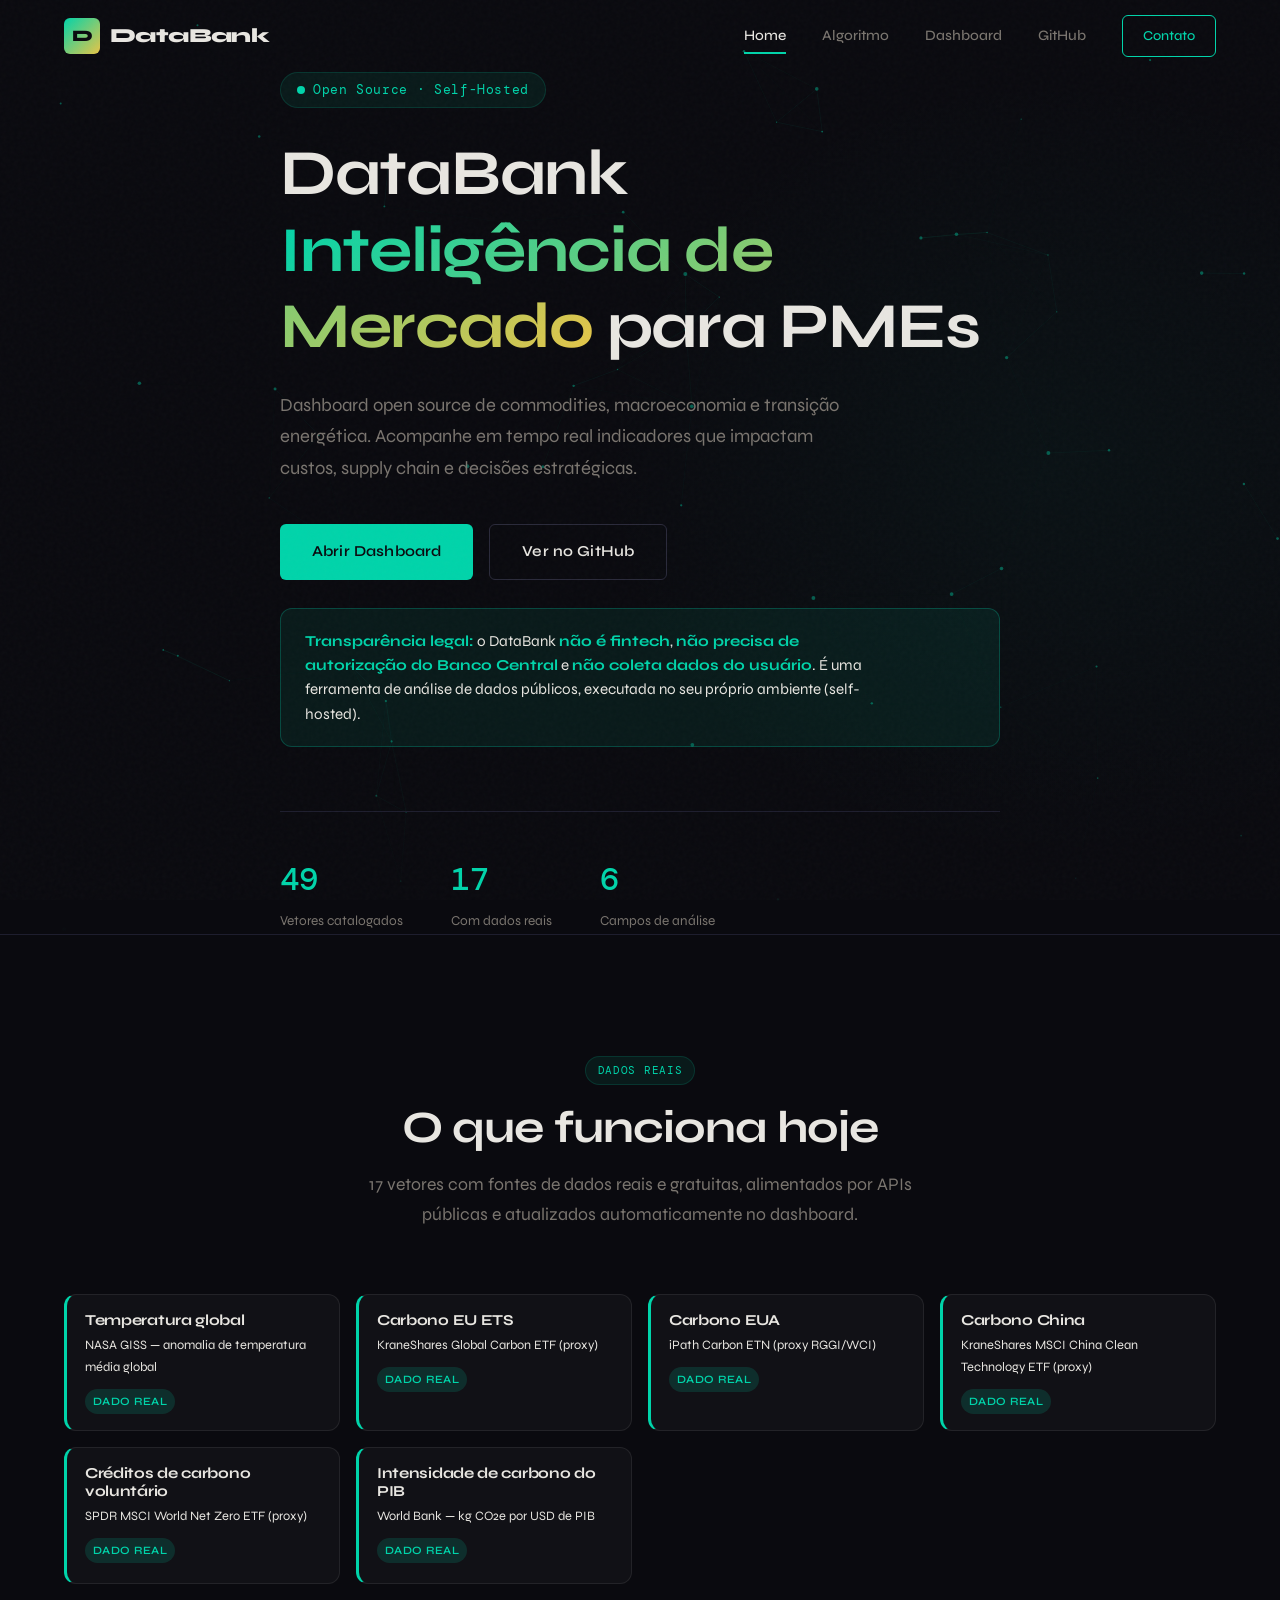
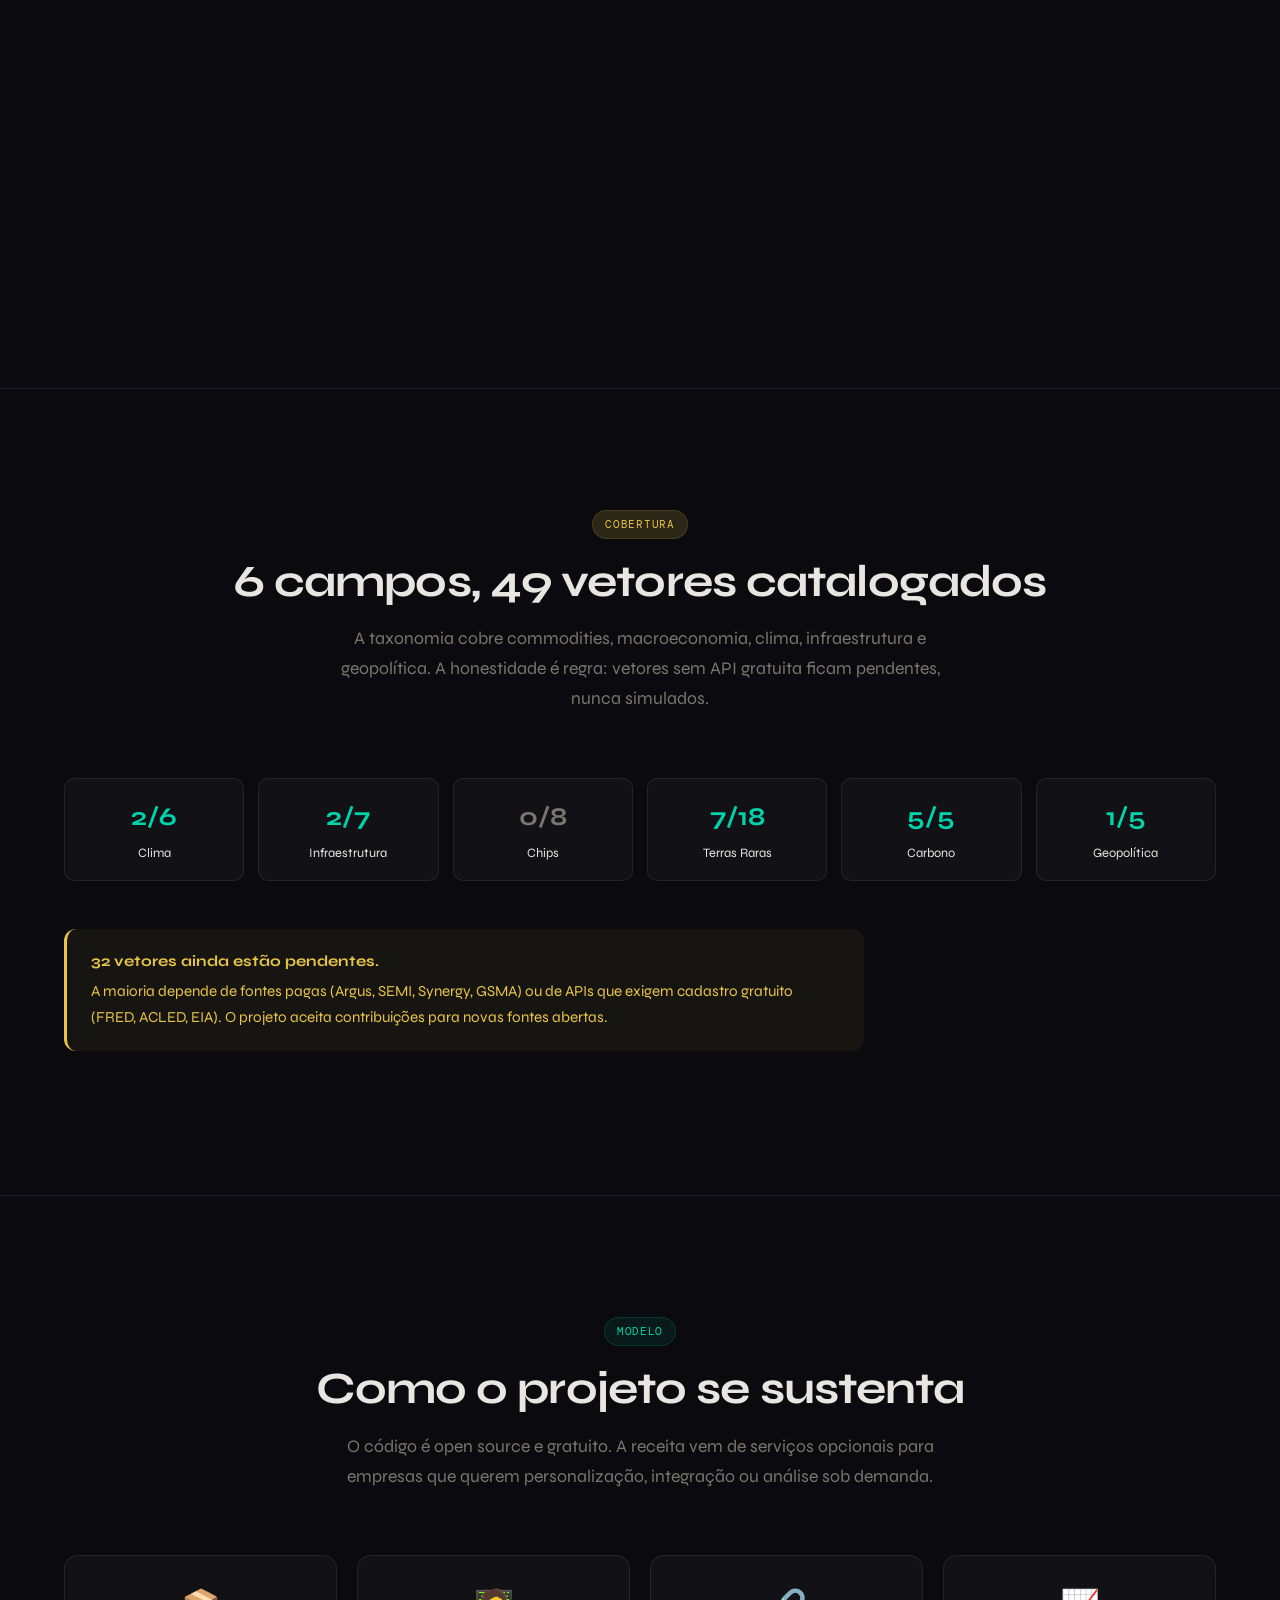
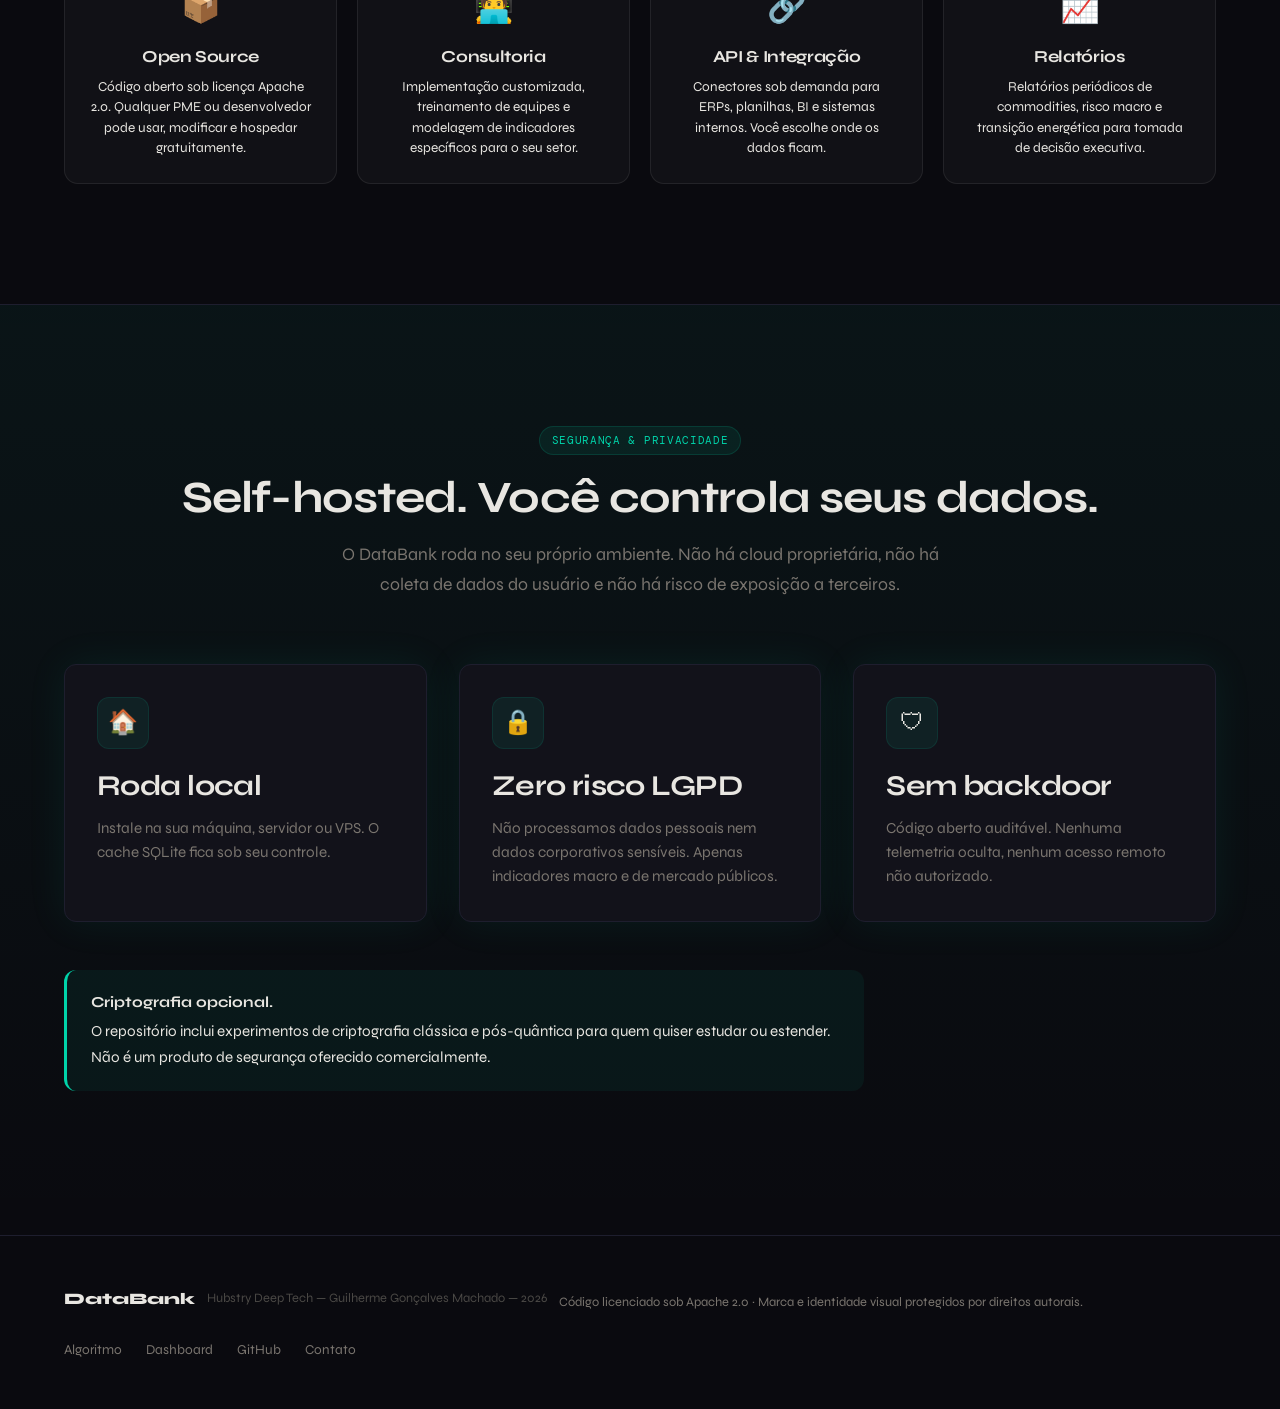
==== commit b34b4df4: "feat: rebrand site e expansão de vetores reais - Atualiza docs/index.html para novo posicionamento: " ====
--- a/docs/index.html
+++ b/docs/index.html
@@ -1,282 +1,484 @@
-<!DOCTYPE html>
-<html lang="pt-BR">
-<head>
-  <meta charset="UTF-8">
-  <meta name="viewport" content="width=device-width, initial-scale=1.0">
-  <title>Data Bank — A Primeira Fintech Pós-Quântica de Dados do Brasil</title>
-  <meta name="description" content="Transformamos dados em ativos financeiros com segurança pós-quântica nativa. Custódia, valuation, tokenização e crédito informacional.">
-  <link rel="icon" href="data:image/svg+xml,<svg xmlns='http://www.w3.org/2000/svg' viewBox='0 0 100 100'><rect width='100' height='100' rx='16' fill='%230a0a0f'/><text x='50' y='62' text-anchor='middle' font-size='48' font-family='sans-serif' font-weight='800' fill='%2300d4aa'>D</text></svg>">
-  <meta property="og:title" content="Data Bank — Fintech Pós-Quântica de Dados">
-  <meta property="og:description" content="Segurança pós-quântica nativa para ativos de dados empresariais.">
-  <meta property="og:type" content="website">
-  <link rel="stylesheet" href="style.css">
-</head>
-<body>
-
-  <!-- ═══ NAVBAR ═══ -->
-  <nav class="navbar">
-    <div class="container">
-      <a href="index.html" class="nav-logo">
-        <span class="logo-icon">D</span>
-        Data Bank
-      </a>
-      <div class="nav-links">
-        <a href="index.html" class="active">Home</a>
-        <a href="pqc.html">PQC</a>
-        <a href="algorithm.html">Algoritmo</a>
-        <a href="contact.html" class="nav-cta">Contato</a>
-      </div>
-      <button class="nav-toggle" aria-label="Menu">
-        <span></span><span></span><span></span>
-      </button>
-    </div>
-  </nav>
-
-  <!-- ═══ HERO ═══ -->
-  <section class="hero">
-    <canvas id="lattice-canvas" class="hero-canvas"></canvas>
-    <div class="container">
-      <div class="hero-content">
-        <div class="hero-label">
-          <span class="pulse"></span>
-          Post-Quantum Security · Active
-        </div>
-        <h1>
-          A Infraestrutura Financeira<br>
-          <span class="text-gradient">Pós-Quântica</span> de Dados
-        </h1>
-        <p>
-          Transformamos dados empresariais em ativos financeiros estruturados
-          com segurança pós-quântica nativa. Custódia, valuation, monetização
-          e crédito informacional — protegidos contra ameaças presentes e futuras.
-        </p>
-        <div class="hero-buttons">
-          <a href="algorithm.html" class="btn btn-primary">Conhecer o Algoritmo</a>
-          <a href="pqc.html" class="btn btn-outline">Solução PQC</a>
-        </div>
-        <div class="hero-stats">
-          <div class="hero-stat">
-            <span class="value mono" data-count="41">0</span>
-            <span class="label">Vetores monitorados</span>
-          </div>
-          <div class="hero-stat">
-            <span class="value mono" data-count="4">0</span>
-            <span class="label">Campos granulares</span>
-          </div>
-          <div class="hero-stat">
-            <span class="value mono" data-count="3">0</span>
-            <span class="label">Algoritmos PQC</span>
-          </div>
-        </div>
-      </div>
-    </div>
-  </section>
-
-  <!-- ═══ PROBLEMA: HNDL ═══ -->
-  <section class="section-sm">
-    <div class="container">
-      <div class="section-header reveal">
-        <span class="badge badge-error">Ameaça Atual</span>
-        <h2 style="margin-top:16px">Harvest Now, Decrypt Later</h2>
-        <p>
-          Adversários estão coletando dados criptografados hoje para
-          descriptografá-los quando computadores quânticos estiverem disponíveis.
-          A janela de vulnerabilidade já está aberta.
-        </p>
-      </div>
-
-      <div class="flow reveal stagger">
-        <div class="flow-step">
-          <div class="step-icon">&#x1F4E5;</div>
-          <span class="step-label">Coleta</span>
-          <span class="step-sub">Adversário captura<br>dados criptografados</span>
-        </div>
-        <span class="flow-arrow">&#x2192;</span>
-        <div class="flow-step">
-          <div class="step-icon">&#x1F4E6;</div>
-          <span class="step-label">Armazena</span>
-          <span class="step-sub">Preserva por anos<br>aguardando Q-Day</span>
-        </div>
-        <span class="flow-arrow">&#x2192;</span>
-        <div class="flow-step">
-          <div class="step-icon">&#x26A0;</div>
-          <span class="step-label">Q-Day</span>
-          <span class="step-sub">Computador quântico<br>quebra RSA/ECC</span>
-        </div>
-        <span class="flow-arrow">&#x2192;</span>
-        <div class="flow-step">
-          <div class="step-icon" style="border-color: var(--error);">&#x1F4F0;</div>
-          <span class="step-label" style="color: var(--error);">Exposto</span>
-          <span class="step-sub">Dados que deveriam<br>ser secretos vazam</span>
-        </div>
-      </div>
-
-      <div class="alert alert-warning container-narrow reveal" style="margin-top:48px">
-        <strong>Mais de 50% de chance de quebrar RSA-2048 até 2035.</strong>
-        Seus dados custodiados hoje podem ser comprometidos amanhã.
-        A proteção pós-quântica não é opcional — é urgente.
-      </div>
-    </div>
-  </section>
-
-  <hr class="divider">
-
-  <!-- ═══ 4 PILARES ═══ -->
-  <section class="section">
-    <div class="container">
-      <div class="section-header reveal">
-        <span class="badge badge-accent">Plataforma</span>
-        <h2 style="margin-top:16px">Quatro Pilares</h2>
-        <p>
-          Uma infraestrutura completa para tratar dados como ativos financeiros
-          de valor real, com segurança pós-quântica em cada camada.
-        </p>
-      </div>
-
-      <div class="grid-4 stagger">
-        <div class="card card-glow">
-          <div class="card-icon">&#x1F512;</div>
-          <h3>Custódia PQC</h3>
-          <p>
-            Armazenamento e proteção de datasets com criptografia pós-quântica
-            nativa. Imune a ataques Harvest Now, Decrypt Later.
-          </p>
-        </div>
-        <div class="card card-glow">
-          <div class="card-icon">&#x1F4CA;</div>
-          <h3>Valuation</h3>
-          <p>
-            Score proprietário baseado em 6 dimensões de análise.
-            Quantificação automática do valor econômico de cada dataset.
-          </p>
-        </div>
-        <div class="card card-glow">
-          <div class="card-icon gold">&#x1F4B0;</div>
-          <h3>Monetização</h3>
-          <p>
-            Tokenização de ativos de dados com smart contracts
-            assinados pós-quânticamente. Marketplace seguro.
-          </p>
-        </div>
-        <div class="card card-glow">
-          <div class="card-icon gold">&#x1F3E6;</div>
-          <h3>Crédito</h3>
-          <p>
-            Crédito informacional lastreado em dados. Limites
-            calculados pelo engine de valuation com garantias criptográficas.
-          </p>
-        </div>
-      </div>
-    </div>
-  </section>
-
-  <hr class="divider">
-
-  <!-- ═══ ECONOMIA GLOCAL PREVIEW ═══ -->
-  <section class="section">
-    <div class="container">
-      <div class="section-header reveal">
-        <span class="badge badge-gold">Monitoramento</span>
-        <h2 style="margin-top:16px">Economia Glocal</h2>
-        <p>
-          Vetores macro e microeconômicos processados em tempo real
-          pelo Motor de Inferência Analógica. Global + Local.
-        </p>
-      </div>
-
-      <div class="grid-4 stagger">
-        <div class="card">
-          <h4>&#x1F30D; Eventos Climáticos</h4>
-          <p class="text-sm text-muted" style="margin:8px 0 12px">
-            Transição energética, minerais renováveis, carbono
-          </p>
-          <div data-chart="mini-sparkline"></div>
-          <span class="mono text-xs text-accent">6 vetores</span>
-        </div>
-        <div class="card">
-          <h4>&#x1F3D7; Infraestrutura</h4>
-          <p class="text-sm text-muted" style="margin:8px 0 12px">
-            Data centers, cobre, 5G, fibra óptica
-          </p>
-          <div data-chart="mini-sparkline"></div>
-          <span class="mono text-xs text-accent">7 vetores</span>
-        </div>
-        <div class="card">
-          <h4>&#x1F4BB; Chips</h4>
-          <p class="text-sm text-muted" style="margin:8px 0 12px">
-            Gálio, germânio, GPUs, controle de exportação
-          </p>
-          <div data-chart="mini-sparkline"></div>
-          <span class="mono text-xs text-accent">8 vetores</span>
-        </div>
-        <div class="card">
-          <h4>&#x26CF; Terras Raras</h4>
-          <p class="text-sm text-muted" style="margin:8px 0 12px">
-            REEs, desdolarização, BRICS, ouro, câmbio
-          </p>
-          <div data-chart="mini-sparkline"></div>
-          <span class="mono text-xs text-accent">20 vetores</span>
-        </div>
-      </div>
-    </div>
-  </section>
-
-  <hr class="divider">
-
-  <!-- ═══ ECOSISTEMA ═══ -->
-  <section class="section">
-    <div class="container">
-      <div class="section-header reveal">
-        <span class="badge badge-accent">Ecossistema</span>
-        <h2 style="margin-top:16px">Hubstry</h2>
-        <p>
-          O Data Bank faz parte de um ecossistema integrado de
-          segurança, infraestrutura e inovação.
-        </p>
-      </div>
-
-      <div class="grid-3 stagger">
-        <a href="https://www.overall.xyz" target="_blank" rel="noopener" class="eco-card">
-          <span class="badge badge-gold eco-badge">Ecossistema</span>
-          <h3>Overall.xyz</h3>
-          <p>Plataforma central do ecossistema Hubstry. Visão integrada de todos os projetos e iniciativas.</p>
-          <span class="eco-link">www.overall.xyz &rarr;</span>
-        </a>
-        <a href="https://github.com/guilherme-machado-ceo/hubstry-security" target="_blank" rel="noopener" class="eco-card">
-          <span class="badge badge-accent eco-badge">Segurança</span>
-          <h3>Hubstry Security</h3>
-          <p>Infraestrutura pós-quântica: ML-KEM, ML-DSA, SLH-DSA, HSL Auth, detecção de intrusão e compliance.</p>
-          <span class="eco-link">GitHub &rarr;</span>
-        </a>
-        <a href="https://github.com/guilherme-machado-ceo/DataBank-Fintech" target="_blank" rel="noopener" class="eco-card">
-          <span class="badge badge-accent eco-badge">Fintech</span>
-          <h3>Data Bank</h3>
-          <p>Fintech de dados com custódia, valuation, monetização e crédito informacional. Este repositório.</p>
-          <span class="eco-link">GitHub &rarr;</span>
-        </a>
-      </div>
-    </div>
-  </section>
-
-  <!-- ═══ FOOTER ═══ -->
-  <footer class="footer">
-    <div class="container">
-      <div class="footer-left">
-        <span class="footer-logo">Data Bank</span>
-        <span class="footer-copy">&copy; 2026 Guilherme Gon&ccedil;alves Machado. Todos os direitos reservados.</span>
-      </div>
-      <div class="footer-links">
-        <a href="pqc.html">PQC</a>
-        <a href="algorithm.html">Algoritmo</a>
-        <a href="contact.html">Contato</a>
-        <a href="https://github.com/guilherme-machado-ceo/DataBank-Fintech" target="_blank">GitHub</a>
-      </div>
-    </div>
-  </footer>
-
-  <script src="particles.js"></script>
-  <script src="animations.js"></script>
-  <script src="charts.js"></script>
-  <script src="main.js"></script>
-</body>
-</html>
+<!DOCTYPE html>
+<html lang="pt-BR">
+<head>
+  <meta charset="UTF-8">
+  <meta name="viewport" content="width=device-width, initial-scale=1.0">
+  <title>DataBank — Inteligência de Mercado para PMEs</title>
+  <meta name="description" content="Dashboard open source de commodities, macroeconomia e transição energética. Self-hosted, sem coleta de dados do usuário.">
+  <link rel="icon" href="data:image/svg+xml,<svg xmlns='http://www.w3.org/2000/svg' viewBox='0 0 100 100'><rect width='100' height='100' rx='16' fill='%230a0a0f'/><text x='50' y='62' text-anchor='middle' font-size='48' font-family='sans-serif' font-weight='800' fill='%2300d4aa'>D</text></svg>">
+  <meta property="og:title" content="DataBank — Inteligência de Mercado para PMEs">
+  <meta property="og:description" content="Dashboard open source de commodities, macroeconomia e transição energética.">
+  <meta property="og:type" content="website">
+  <link rel="stylesheet" href="style.css">
+  <style>
+    .disclaimer {
+      background: rgba(0, 212, 170, 0.08);
+      border: 1px solid rgba(0, 212, 170, 0.25);
+      border-radius: 12px;
+      padding: 20px 24px;
+      margin-top: 28px;
+      text-align: left;
+    }
+    .disclaimer p {
+      margin: 0;
+      font-size: 0.95rem;
+      line-height: 1.6;
+      color: var(--text-secondary);
+    }
+    .disclaimer strong {
+      color: var(--accent);
+    }
+    .vetores-grid {
+      display: grid;
+      grid-template-columns: repeat(auto-fit, minmax(260px, 1fr));
+      gap: 16px;
+      margin-top: 32px;
+    }
+    .vetor-card {
+      background: rgba(255, 255, 255, 0.03);
+      border: 1px solid rgba(255, 255, 255, 0.08);
+      border-radius: 12px;
+      padding: 16px 18px;
+    }
+    .vetor-card.real {
+      border-left: 3px solid var(--accent);
+    }
+    .vetor-card.pending {
+      border-left: 3px solid var(--text-muted);
+      opacity: 0.7;
+    }
+    .vetor-card h4 {
+      margin: 0 0 6px;
+      font-size: 0.95rem;
+      color: var(--text-primary);
+    }
+    .vetor-card p {
+      margin: 0;
+      font-size: 0.8rem;
+      color: var(--text-secondary);
+    }
+    .status-badge {
+      display: inline-block;
+      font-size: 0.7rem;
+      font-weight: 600;
+      text-transform: uppercase;
+      letter-spacing: 0.04em;
+      padding: 3px 8px;
+      border-radius: 20px;
+      margin-top: 10px;
+    }
+    .status-badge.real {
+      background: rgba(0, 212, 170, 0.15);
+      color: var(--accent);
+    }
+    .status-badge.pending {
+      background: rgba(148, 163, 184, 0.12);
+      color: var(--text-muted);
+    }
+    .fields-summary {
+      display: grid;
+      grid-template-columns: repeat(auto-fit, minmax(160px, 1fr));
+      gap: 14px;
+      margin-top: 28px;
+    }
+    .field-pill {
+      background: rgba(255, 255, 255, 0.03);
+      border: 1px solid rgba(255, 255, 255, 0.08);
+      border-radius: 10px;
+      padding: 16px;
+      text-align: center;
+    }
+    .field-pill .count {
+      display: block;
+      font-size: 1.6rem;
+      font-weight: 700;
+      color: var(--accent);
+    }
+    .field-pill .count.pending {
+      color: var(--text-muted);
+    }
+    .field-pill .label {
+      display: block;
+      font-size: 0.8rem;
+      color: var(--text-secondary);
+      margin-top: 4px;
+    }
+    .business-grid {
+      display: grid;
+      grid-template-columns: repeat(auto-fit, minmax(220px, 1fr));
+      gap: 20px;
+      margin-top: 32px;
+    }
+    .business-card {
+      background: rgba(255, 255, 255, 0.03);
+      border: 1px solid rgba(255, 255, 255, 0.08);
+      border-radius: 14px;
+      padding: 24px;
+      text-align: center;
+    }
+    .business-card .icon {
+      font-size: 2rem;
+      margin-bottom: 12px;
+    }
+    .business-card h3 {
+      margin: 0 0 10px;
+      font-size: 1.05rem;
+      color: var(--text-primary);
+    }
+    .business-card p {
+      margin: 0;
+      font-size: 0.85rem;
+      color: var(--text-secondary);
+      line-height: 1.5;
+    }
+    .security-section {
+      background: linear-gradient(180deg, rgba(0, 212, 170, 0.05) 0%, transparent 100%);
+    }
+    .footer-license {
+      display: block;
+      margin-top: 8px;
+      font-size: 0.8rem;
+      color: var(--text-muted);
+    }
+  </style>
+</head>
+<body>
+
+  <!-- ═══ NAVBAR ═══ -->
+  <nav class="navbar">
+    <div class="container">
+      <a href="index.html" class="nav-logo">
+        <span class="logo-icon">D</span>
+        DataBank
+      </a>
+      <div class="nav-links">
+        <a href="index.html" class="active">Home</a>
+        <a href="algorithm.html">Algoritmo</a>
+        <a href="https://databank-fintech-demo.streamlit.app" target="_blank" rel="noopener">Dashboard</a>
+        <a href="https://github.com/guilherme-machado-ceo/DataBank-Fintech" target="_blank" rel="noopener">GitHub</a>
+        <a href="contact.html" class="nav-cta">Contato</a>
+      </div>
+      <button class="nav-toggle" aria-label="Menu">
+        <span></span><span></span><span></span>
+      </button>
+    </div>
+  </nav>
+
+  <!-- ═══ HERO ═══ -->
+  <section class="hero">
+    <canvas id="lattice-canvas" class="hero-canvas"></canvas>
+    <div class="container">
+      <div class="hero-content">
+        <div class="hero-label">
+          <span class="pulse"></span>
+          Open Source · Self-Hosted
+        </div>
+        <h1>
+          DataBank<br>
+          <span class="text-gradient">Inteligência de Mercado</span> para PMEs
+        </h1>
+        <p>
+          Dashboard open source de commodities, macroeconomia e transição energética.
+          Acompanhe em tempo real indicadores que impactam custos, supply chain e decisões estratégicas.
+        </p>
+        <div class="hero-buttons">
+          <a href="https://databank-fintech-demo.streamlit.app" target="_blank" rel="noopener" class="btn btn-primary">Abrir Dashboard</a>
+          <a href="https://github.com/guilherme-machado-ceo/DataBank-Fintech" target="_blank" rel="noopener" class="btn btn-outline">Ver no GitHub</a>
+        </div>
+
+        <div class="disclaimer">
+          <p>
+            <strong>Transparência legal:</strong> o DataBank <strong>não é fintech</strong>,
+            <strong>não precisa de autorização do Banco Central</strong> e
+            <strong>não coleta dados do usuário</strong>. É uma ferramenta de análise de dados públicos,
+            executada no seu próprio ambiente (self-hosted).
+          </p>
+        </div>
+
+        <div class="hero-stats">
+          <div class="hero-stat">
+            <span class="value mono" data-count="49">0</span>
+            <span class="label">Vetores catalogados</span>
+          </div>
+          <div class="hero-stat">
+            <span class="value mono" data-count="17">0</span>
+            <span class="label">Com dados reais</span>
+          </div>
+          <div class="hero-stat">
+            <span class="value mono" data-count="6">0</span>
+            <span class="label">Campos de análise</span>
+          </div>
+        </div>
+      </div>
+    </div>
+  </section>
+
+  <hr class="divider">
+
+  <!-- ═══ O QUE FUNCIONA HOJE ═══ -->
+  <section class="section">
+    <div class="container">
+      <div class="section-header reveal">
+        <span class="badge badge-accent">Dados Reais</span>
+        <h2 style="margin-top:16px">O que funciona hoje</h2>
+        <p>
+          17 vetores com fontes de dados reais e gratuitas, alimentados por APIs públicas
+          e atualizados automaticamente no dashboard.
+        </p>
+      </div>
+
+      <div class="vetores-grid stagger">
+        <div class="vetor-card real">
+          <h4>Temperatura global</h4>
+          <p>NASA GISS — anomalia de temperatura média global</p>
+          <span class="status-badge real">Dado real</span>
+        </div>
+        <div class="vetor-card real">
+          <h4>Carbono EU ETS</h4>
+          <p>KraneShares Global Carbon ETF (proxy)</p>
+          <span class="status-badge real">Dado real</span>
+        </div>
+        <div class="vetor-card real">
+          <h4>Carbono EUA</h4>
+          <p>iPath Carbon ETN (proxy RGGI/WCI)</p>
+          <span class="status-badge real">Dado real</span>
+        </div>
+        <div class="vetor-card real">
+          <h4>Carbono China</h4>
+          <p>KraneShares MSCI China Clean Technology ETF (proxy)</p>
+          <span class="status-badge real">Dado real</span>
+        </div>
+        <div class="vetor-card real">
+          <h4>Créditos de carbono voluntário</h4>
+          <p>SPDR MSCI World Net Zero ETF (proxy)</p>
+          <span class="status-badge real">Dado real</span>
+        </div>
+        <div class="vetor-card real">
+          <h4>Intensidade de carbono do PIB</h4>
+          <p>World Bank — kg CO2e por USD de PIB</p>
+          <span class="status-badge real">Dado real</span>
+        </div>
+        <div class="vetor-card real">
+          <h4>Demanda de cobre</h4>
+          <p>Yahoo Finance — futuro de cobre (HG=F)</p>
+          <span class="status-badge real">Dado real</span>
+        </div>
+        <div class="vetor-card real">
+          <h4>Alumínio para data centers</h4>
+          <p>Yahoo Finance — futuro de alumínio (ALI=F)</p>
+          <span class="status-badge real">Dado real</span>
+        </div>
+        <div class="vetor-card real">
+          <h4>USD/BRL</h4>
+          <p>Banco Central do Brasil</p>
+          <span class="status-badge real">Dado real</span>
+        </div>
+        <div class="vetor-card real">
+          <h4>DXY (Dollar Index)</h4>
+          <p>Yahoo Finance</p>
+          <span class="status-badge real">Dado real</span>
+        </div>
+        <div class="vetor-card real">
+          <h4>Ouro</h4>
+          <p>Yahoo Finance — futuro de ouro (GC=F)</p>
+          <span class="status-badge real">Dado real</span>
+        </div>
+        <div class="vetor-card real">
+          <h4>Brent</h4>
+          <p>Yahoo Finance — futuro de brent (BZ=F)</p>
+          <span class="status-badge real">Dado real</span>
+        </div>
+        <div class="vetor-card real">
+          <h4>Bitcoin</h4>
+          <p>CoinGecko</p>
+          <span class="status-badge real">Dado real</span>
+        </div>
+        <div class="vetor-card real">
+          <h4>Preço do cobre</h4>
+          <p>Yahoo Finance — futuro de cobre (HG=F)</p>
+          <span class="status-badge real">Dado real</span>
+        </div>
+        <div class="vetor-card real">
+          <h4>Preço do lítio</h4>
+          <p>Yahoo Finance — ETF Global X Lithium (LIT)</p>
+          <span class="status-badge real">Dado real</span>
+        </div>
+        <div class="vetor-card real">
+          <h4>Proxy de risco geopolítico</h4>
+          <p>Yahoo Finance — VIX (^VIX)</p>
+          <span class="status-badge real">Dado real</span>
+        </div>
+      </div>
+    </div>
+  </section>
+
+  <hr class="divider">
+
+  <!-- ═══ 6 CAMPOS, 49 VETORES ═══ -->
+  <section class="section">
+    <div class="container">
+      <div class="section-header reveal">
+        <span class="badge badge-gold">Cobertura</span>
+        <h2 style="margin-top:16px">6 campos, 49 vetores catalogados</h2>
+        <p>
+          A taxonomia cobre commodities, macroeconomia, clima, infraestrutura e geopolítica.
+          A honestidade é regra: vetores sem API gratuita ficam pendentes, nunca simulados.
+        </p>
+      </div>
+
+      <div class="fields-summary stagger">
+        <div class="field-pill">
+          <span class="count">2/6</span>
+          <span class="label">Clima</span>
+        </div>
+        <div class="field-pill">
+          <span class="count">2/7</span>
+          <span class="label">Infraestrutura</span>
+        </div>
+        <div class="field-pill">
+          <span class="count pending">0/8</span>
+          <span class="label">Chips</span>
+        </div>
+        <div class="field-pill">
+          <span class="count">7/18</span>
+          <span class="label">Terras Raras</span>
+        </div>
+        <div class="field-pill">
+          <span class="count">5/5</span>
+          <span class="label">Carbono</span>
+        </div>
+        <div class="field-pill">
+          <span class="count">1/5</span>
+          <span class="label">Geopolítica</span>
+        </div>
+      </div>
+
+      <div class="alert alert-warning container-narrow reveal" style="margin-top:48px">
+        <strong>32 vetores ainda estão pendentes.</strong>
+        A maioria depende de fontes pagas (Argus, SEMI, Synergy, GSMA) ou de APIs que exigem cadastro
+        gratuito (FRED, ACLED, EIA). O projeto aceita contribuições para novas fontes abertas.
+      </div>
+    </div>
+  </section>
+
+  <hr class="divider">
+
+  <!-- ═══ MODELO DE NEGÓCIO ═══ -->
+  <section class="section">
+    <div class="container">
+      <div class="section-header reveal">
+        <span class="badge badge-accent">Modelo</span>
+        <h2 style="margin-top:16px">Como o projeto se sustenta</h2>
+        <p>
+          O código é open source e gratuito. A receita vem de serviços opcionais
+          para empresas que querem personalização, integração ou análise sob demanda.
+        </p>
+      </div>
+
+      <div class="business-grid stagger">
+        <div class="business-card">
+          <div class="icon">&#x1F4E6;</div>
+          <h3>Open Source</h3>
+          <p>
+            Código aberto sob licença Apache 2.0. Qualquer PME ou desenvolvedor pode usar,
+            modificar e hospedar gratuitamente.
+          </p>
+        </div>
+        <div class="business-card">
+          <div class="icon">&#x1F9D1;&#x200D;&#x1F4BB;</div>
+          <h3>Consultoria</h3>
+          <p>
+            Implementação customizada, treinamento de equipes e modelagem de indicadores
+            específicos para o seu setor.
+          </p>
+        </div>
+        <div class="business-card">
+          <div class="icon">&#x1F517;</div>
+          <h3>API & Integração</h3>
+          <p>
+            Conectores sob demanda para ERPs, planilhas, BI e sistemas internos.
+            Você escolhe onde os dados ficam.
+          </p>
+        </div>
+        <div class="business-card">
+          <div class="icon">&#x1F4C8;</div>
+          <h3>Relatórios</h3>
+          <p>
+            Relatórios periódicos de commodities, risco macro e transição energética
+            para tomada de decisão executiva.
+          </p>
+        </div>
+      </div>
+    </div>
+  </section>
+
+  <hr class="divider">
+
+  <!-- ═══ SEGURANÇA / SELF-HOSTED ═══ -->
+  <section class="section security-section">
+    <div class="container">
+      <div class="section-header reveal">
+        <span class="badge badge-accent">Segurança & Privacidade</span>
+        <h2 style="margin-top:16px">Self-hosted. Você controla seus dados.</h2>
+        <p>
+          O DataBank roda no seu próprio ambiente. Não há cloud proprietária, não há coleta de dados
+          do usuário e não há risco de exposição a terceiros.
+        </p>
+      </div>
+
+      <div class="grid-3 stagger">
+        <div class="card card-glow">
+          <div class="card-icon">&#x1F3E0;</div>
+          <h3>Roda local</h3>
+          <p>
+            Instale na sua máquina, servidor ou VPS. O cache SQLite fica sob seu controle.
+          </p>
+        </div>
+        <div class="card card-glow">
+          <div class="card-icon">&#x1F512;</div>
+          <h3>Zero risco LGPD</h3>
+          <p>
+            Não processamos dados pessoais nem dados corporativos sensíveis. Apenas indicadores macro e de mercado públicos.
+          </p>
+        </div>
+        <div class="card card-glow">
+          <div class="card-icon">&#x1F6E1;</div>
+          <h3>Sem backdoor</h3>
+          <p>
+            Código aberto auditável. Nenhuma telemetria oculta, nenhum acesso remoto não autorizado.
+          </p>
+        </div>
+      </div>
+
+      <div class="alert alert-info container-narrow reveal" style="margin-top:48px">
+        <strong>Criptografia opcional.</strong> O repositório inclui experimentos de criptografia clássica
+        e pós-quântica para quem quiser estudar ou estender. Não é um produto de segurança oferecido comercialmente.
+      </div>
+    </div>
+  </section>
+
+  <!-- ═══ FOOTER ═══ -->
+  <footer class="footer">
+    <div class="container">
+      <div class="footer-left">
+        <span class="footer-logo">DataBank</span>
+        <span class="footer-copy">Hubstry Deep Tech — Guilherme Gonçalves Machado — 2026</span>
+        <span class="footer-license">
+          Código licenciado sob Apache 2.0 · Marca e identidade visual protegidos por direitos autorais.
+        </span>
+      </div>
+      <div class="footer-links">
+        <a href="algorithm.html">Algoritmo</a>
+        <a href="https://databank-fintech-demo.streamlit.app" target="_blank" rel="noopener">Dashboard</a>
+        <a href="https://github.com/guilherme-machado-ceo/DataBank-Fintech" target="_blank" rel="noopener">GitHub</a>
+        <a href="contact.html">Contato</a>
+      </div>
+    </div>
+  </footer>
+
+  <script src="particles.js"></script>
+  <script src="animations.js"></script>
+  <script src="charts.js"></script>
+  <script src="main.js"></script>
+</body>
+</html>
--- a/docs/style.css
+++ b/docs/style.css
@@ -1,1385 +1,1385 @@
-/* ═══════════════════════════════════════════════════════
-   DATA BANK — Dark Lattice Design System
-   Fintech Pós-Quântica de Dados
-   ═══════════════════════════════════════════════════════ */
-
-/* ── Google Fonts ── */
-@import url('https://fonts.googleapis.com/css2?family=Syne:wght@400;500;600;700;800&family=DM+Mono:wght@300;400;500&display=swap');
-
-/* ── Root Variables ── */
-:root {
-  --bg: #0a0a0f;
-  --bg-alt: #0e0e16;
-  --surface: #12121a;
-  --surface-hover: #1a1a26;
-  --border: #1e1e2e;
-  --border-light: #2a2a3a;
-
-  --text: #e8e6e1;
-  --text-muted: #7a756f;
-  --text-dim: #4a4845;
-
-  --accent: #00d4aa;
-  --accent-glow: rgba(0, 212, 170, 0.15);
-  --accent-soft: rgba(0, 212, 170, 0.08);
-  --gold: #e8c547;
-  --gold-glow: rgba(232, 197, 71, 0.15);
-  --error: #ff4757;
-  --info: #3b82f6;
-
-  --font-display: 'Syne', sans-serif;
-  --font-mono: 'DM Mono', monospace;
-
-  --radius-sm: 6px;
-  --radius-md: 12px;
-  --radius-lg: 20px;
-  --radius-xl: 32px;
-
-  --shadow-card: 0 4px 24px rgba(0, 0, 0, 0.4);
-  --shadow-glow: 0 0 40px rgba(0, 212, 170, 0.08);
-
-  --transition: 0.3s cubic-bezier(0.4, 0, 0.2, 1);
-  --transition-slow: 0.6s cubic-bezier(0.4, 0, 0.2, 1);
-
-  --nav-height: 72px;
-  --container-max: 1200px;
-  --container-narrow: 800px;
-}
-
-/* ── Reset ── */
-*,
-*::before,
-*::after {
-  margin: 0;
-  padding: 0;
-  box-sizing: border-box;
-}
-
-html {
-  scroll-behavior: smooth;
-  -webkit-font-smoothing: antialiased;
-  -moz-osx-font-smoothing: grayscale;
-}
-
-body {
-  font-family: var(--font-display);
-  font-weight: 400;
-  font-size: 16px;
-  line-height: 1.7;
-  color: var(--text);
-  background: var(--bg);
-  overflow-x: hidden;
-}
-
-a {
-  color: var(--accent);
-  text-decoration: none;
-  transition: color var(--transition);
-}
-
-a:hover {
-  color: var(--gold);
-}
-
-img {
-  max-width: 100%;
-  display: block;
-}
-
-ul, ol {
-  list-style: none;
-}
-
-/* ── Typography ── */
-h1, h2, h3, h4, h5, h6 {
-  font-family: var(--font-display);
-  font-weight: 700;
-  line-height: 1.2;
-  letter-spacing: -0.02em;
-}
-
-h1 { font-size: clamp(2.4rem, 5vw, 4rem); }
-h2 { font-size: clamp(1.8rem, 3.5vw, 2.8rem); }
-h3 { font-size: clamp(1.3rem, 2.5vw, 1.8rem); }
-h4 { font-size: 1.2rem; }
-
-.mono {
-  font-family: var(--font-mono);
-  font-weight: 400;
-}
-
-.text-accent { color: var(--accent); }
-.text-gold { color: var(--gold); }
-.text-muted { color: var(--text-muted); }
-.text-dim { color: var(--text-dim); }
-
-.text-gradient {
-  background: linear-gradient(135deg, var(--accent), var(--gold));
-  -webkit-background-clip: text;
-  -webkit-text-fill-color: transparent;
-  background-clip: text;
-}
-
-.text-sm { font-size: 0.875rem; }
-.text-xs { font-size: 0.75rem; }
-
-/* ── Layout ── */
-.container {
-  max-width: var(--container-max);
-  margin: 0 auto;
-  padding: 0 24px;
-}
-
-.container-narrow {
-  max-width: var(--container-narrow);
-  margin: 0 auto;
-  padding: 0 24px;
-}
-
-.section {
-  padding: 120px 0;
-  position: relative;
-}
-
-.section-sm {
-  padding: 80px 0;
-}
-
-.section-header {
-  text-align: center;
-  margin-bottom: 64px;
-}
-
-.section-header h2 {
-  margin-bottom: 16px;
-}
-
-.section-header p {
-  color: var(--text-muted);
-  font-size: 1.1rem;
-  max-width: 600px;
-  margin: 0 auto;
-}
-
-.grid-2 {
-  display: grid;
-  grid-template-columns: repeat(2, 1fr);
-  gap: 32px;
-}
-
-.grid-3 {
-  display: grid;
-  grid-template-columns: repeat(3, 1fr);
-  gap: 32px;
-}
-
-.grid-4 {
-  display: grid;
-  grid-template-columns: repeat(4, 1fr);
-  gap: 24px;
-}
-
-@media (max-width: 968px) {
-  .grid-4 { grid-template-columns: repeat(2, 1fr); }
-  .grid-3 { grid-template-columns: repeat(2, 1fr); }
-}
-
-@media (max-width: 640px) {
-  .grid-4 { grid-template-columns: 1fr; }
-  .grid-3 { grid-template-columns: 1fr; }
-  .grid-2 { grid-template-columns: 1fr; }
-  .section { padding: 80px 0; }
-  .section-sm { padding: 60px 0; }
-}
-
-/* ── Navbar ── */
-.navbar {
-  position: fixed;
-  top: 0;
-  left: 0;
-  right: 0;
-  height: var(--nav-height);
-  z-index: 1000;
-  display: flex;
-  align-items: center;
-  transition: background var(--transition), box-shadow var(--transition);
-}
-
-.navbar.scrolled {
-  background: rgba(10, 10, 15, 0.92);
-  backdrop-filter: blur(20px);
-  -webkit-backdrop-filter: blur(20px);
-  box-shadow: 0 1px 0 var(--border);
-}
-
-.navbar .container {
-  display: flex;
-  align-items: center;
-  justify-content: space-between;
-  width: 100%;
-}
-
-.nav-logo {
-  display: flex;
-  align-items: center;
-  gap: 10px;
-  font-family: var(--font-display);
-  font-weight: 800;
-  font-size: 1.25rem;
-  color: var(--text);
-  letter-spacing: -0.03em;
-}
-
-.nav-logo:hover { color: var(--text); }
-
-.nav-logo .logo-icon {
-  width: 36px;
-  height: 36px;
-  border-radius: var(--radius-sm);
-  background: linear-gradient(135deg, var(--accent), var(--gold));
-  display: flex;
-  align-items: center;
-  justify-content: center;
-  font-size: 1rem;
-  font-weight: 800;
-  color: var(--bg);
-}
-
-.nav-links {
-  display: flex;
-  align-items: center;
-  gap: 36px;
-}
-
-.nav-links a {
-  font-size: 0.9rem;
-  font-weight: 500;
-  color: var(--text-muted);
-  position: relative;
-  padding: 4px 0;
-}
-
-.nav-links a::after {
-  content: '';
-  position: absolute;
-  bottom: -2px;
-  left: 0;
-  width: 0;
-  height: 2px;
-  background: var(--accent);
-  transition: width var(--transition);
-}
-
-.nav-links a:hover,
-.nav-links a.active {
-  color: var(--text);
-}
-
-.nav-links a:hover::after,
-.nav-links a.active::after {
-  width: 100%;
-}
-
-.nav-cta {
-  font-size: 0.85rem !important;
-  padding: 8px 20px !important;
-  border: 1px solid var(--accent) !important;
-  border-radius: var(--radius-sm) !important;
-  color: var(--accent) !important;
-}
-
-.nav-cta:hover {
-  background: var(--accent) !important;
-  color: var(--bg) !important;
-}
-
-.nav-cta::after { display: none !important; }
-
-/* Mobile menu */
-.nav-toggle {
-  display: none;
-  flex-direction: column;
-  gap: 5px;
-  cursor: pointer;
-  padding: 4px;
-  background: none;
-  border: none;
-}
-
-.nav-toggle span {
-  width: 24px;
-  height: 2px;
-  background: var(--text);
-  transition: var(--transition);
-  border-radius: 2px;
-}
-
-.nav-toggle.active span:nth-child(1) {
-  transform: rotate(45deg) translate(5px, 5px);
-}
-
-.nav-toggle.active span:nth-child(2) {
-  opacity: 0;
-}
-
-.nav-toggle.active span:nth-child(3) {
-  transform: rotate(-45deg) translate(5px, -5px);
-}
-
-@media (max-width: 768px) {
-  .nav-toggle { display: flex; }
-
-  .nav-links {
-    position: fixed;
-    top: var(--nav-height);
-    left: 0;
-    right: 0;
-    background: rgba(10, 10, 15, 0.98);
-    backdrop-filter: blur(20px);
-    flex-direction: column;
-    padding: 32px 24px;
-    gap: 24px;
-    transform: translateY(-120%);
-    transition: transform var(--transition);
-    border-bottom: 1px solid var(--border);
-  }
-
-  .nav-links.open {
-    transform: translateY(0);
-  }
-
-  .nav-links a {
-    font-size: 1.1rem;
-  }
-}
-
-/* ── Hero ── */
-.hero {
-  min-height: 100vh;
-  display: flex;
-  align-items: center;
-  position: relative;
-  overflow: hidden;
-  padding-top: var(--nav-height);
-}
-
-.hero-canvas {
-  position: absolute;
-  top: 0;
-  left: 0;
-  width: 100%;
-  height: 100%;
-  z-index: 0;
-}
-
-.hero-content {
-  position: relative;
-  z-index: 2;
-  max-width: 720px;
-}
-
-.hero-label {
-  display: inline-flex;
-  align-items: center;
-  gap: 8px;
-  font-family: var(--font-mono);
-  font-size: 0.8rem;
-  color: var(--accent);
-  background: var(--accent-soft);
-  border: 1px solid rgba(0, 212, 170, 0.15);
-  padding: 6px 16px;
-  border-radius: var(--radius-xl);
-  margin-bottom: 28px;
-  letter-spacing: 0.05em;
-}
-
-.hero-label .pulse {
-  width: 8px;
-  height: 8px;
-  border-radius: 50%;
-  background: var(--accent);
-  animation: pulse 2s infinite;
-}
-
-.hero h1 {
-  margin-bottom: 24px;
-}
-
-.hero p {
-  font-size: 1.15rem;
-  color: var(--text-muted);
-  margin-bottom: 40px;
-  max-width: 560px;
-}
-
-.hero-buttons {
-  display: flex;
-  gap: 16px;
-  flex-wrap: wrap;
-}
-
-.hero-stats {
-  display: flex;
-  gap: 48px;
-  margin-top: 64px;
-  padding-top: 40px;
-  border-top: 1px solid var(--border);
-}
-
-.hero-stat .value {
-  font-family: var(--font-mono);
-  font-size: 2rem;
-  font-weight: 500;
-  color: var(--accent);
-  display: block;
-}
-
-.hero-stat .label {
-  font-size: 0.85rem;
-  color: var(--text-muted);
-  margin-top: 4px;
-}
-
-/* Hero gradient overlay */
-.hero::before {
-  content: '';
-  position: absolute;
-  top: 0;
-  right: 0;
-  width: 60%;
-  height: 100%;
-  background: radial-gradient(
-    ellipse at 70% 50%,
-    rgba(0, 212, 170, 0.04) 0%,
-    transparent 60%
-  );
-  z-index: 1;
-  pointer-events: none;
-}
-
-.hero::after {
-  content: '';
-  position: absolute;
-  bottom: 0;
-  left: 0;
-  right: 0;
-  height: 200px;
-  background: linear-gradient(to top, var(--bg), transparent);
-  z-index: 1;
-  pointer-events: none;
-}
-
-/* Sub-hero for inner pages */
-.hero-inner {
-  min-height: 40vh;
-  display: flex;
-  align-items: center;
-  position: relative;
-  padding-top: var(--nav-height);
-  padding-bottom: 40px;
-}
-
-.hero-inner::before {
-  content: '';
-  position: absolute;
-  top: 0;
-  left: 0;
-  right: 0;
-  bottom: 0;
-  background:
-    radial-gradient(ellipse at 20% 60%, rgba(0, 212, 170, 0.05) 0%, transparent 50%),
-    radial-gradient(ellipse at 80% 40%, rgba(232, 197, 71, 0.03) 0%, transparent 50%);
-  pointer-events: none;
-}
-
-.hero-inner .hero-content {
-  max-width: 680px;
-}
-
-.hero-inner .hero-content h1 {
-  font-size: clamp(2rem, 4vw, 3rem);
-  margin-bottom: 16px;
-}
-
-.hero-inner .hero-content p {
-  font-size: 1.05rem;
-}
-
-/* ── Buttons ── */
-.btn {
-  display: inline-flex;
-  align-items: center;
-  gap: 8px;
-  padding: 14px 32px;
-  font-family: var(--font-display);
-  font-weight: 600;
-  font-size: 0.95rem;
-  border-radius: var(--radius-sm);
-  border: none;
-  cursor: pointer;
-  transition: all var(--transition);
-  letter-spacing: 0.01em;
-  text-decoration: none;
-}
-
-.btn-primary {
-  background: var(--accent);
-  color: var(--bg);
-}
-
-.btn-primary:hover {
-  background: #00e8bb;
-  color: var(--bg);
-  box-shadow: 0 0 30px rgba(0, 212, 170, 0.25);
-  transform: translateY(-2px);
-}
-
-.btn-outline {
-  background: transparent;
-  color: var(--text);
-  border: 1px solid var(--border-light);
-}
-
-.btn-outline:hover {
-  border-color: var(--accent);
-  color: var(--accent);
-  transform: translateY(-2px);
-}
-
-.btn-gold {
-  background: var(--gold);
-  color: var(--bg);
-}
-
-.btn-gold:hover {
-  background: #f0d060;
-  color: var(--bg);
-  box-shadow: 0 0 30px rgba(232, 197, 71, 0.25);
-  transform: translateY(-2px);
-}
-
-.btn-sm {
-  padding: 10px 20px;
-  font-size: 0.85rem;
-}
-
-.btn-lg {
-  padding: 18px 40px;
-  font-size: 1.05rem;
-}
-
-/* ── Cards ── */
-.card {
-  background: var(--surface);
-  border: 1px solid var(--border);
-  border-radius: var(--radius-md);
-  padding: 32px;
-  transition: all var(--transition);
-  position: relative;
-  overflow: hidden;
-}
-
-.card:hover {
-  border-color: var(--border-light);
-  background: var(--surface-hover);
-  transform: translateY(-4px);
-  box-shadow: var(--shadow-card);
-}
-
-.card-glow {
-  box-shadow: var(--shadow-glow);
-}
-
-.card-glow:hover {
-  border-color: rgba(0, 212, 170, 0.2);
-  box-shadow: 0 0 40px rgba(0, 212, 170, 0.12);
-}
-
-.card-icon {
-  width: 52px;
-  height: 52px;
-  border-radius: var(--radius-md);
-  display: flex;
-  align-items: center;
-  justify-content: center;
-  font-size: 1.5rem;
-  margin-bottom: 20px;
-  background: var(--accent-soft);
-  border: 1px solid rgba(0, 212, 170, 0.1);
-}
-
-.card-icon.gold {
-  background: var(--gold-glow);
-  border-color: rgba(232, 197, 71, 0.1);
-}
-
-.card h3 {
-  margin-bottom: 12px;
-}
-
-.card p {
-  color: var(--text-muted);
-  font-size: 0.95rem;
-  line-height: 1.6;
-}
-
-/* ── Badges ── */
-.badge {
-  display: inline-flex;
-  align-items: center;
-  gap: 6px;
-  font-family: var(--font-mono);
-  font-size: 0.7rem;
-  padding: 4px 12px;
-  border-radius: var(--radius-xl);
-  letter-spacing: 0.06em;
-  text-transform: uppercase;
-}
-
-.badge-accent {
-  background: var(--accent-soft);
-  color: var(--accent);
-  border: 1px solid rgba(0, 212, 170, 0.15);
-}
-
-.badge-gold {
-  background: var(--gold-glow);
-  color: var(--gold);
-  border: 1px solid rgba(232, 197, 71, 0.15);
-}
-
-.badge-error {
-  background: rgba(255, 71, 87, 0.1);
-  color: var(--error);
-  border: 1px solid rgba(255, 71, 87, 0.15);
-}
-
-/* ── Tables ── */
-.table-wrapper {
-  overflow-x: auto;
-  border: 1px solid var(--border);
-  border-radius: var(--radius-md);
-  background: var(--surface);
-}
-
-table {
-  width: 100%;
-  border-collapse: collapse;
-}
-
-th {
-  font-family: var(--font-mono);
-  font-size: 0.75rem;
-  font-weight: 500;
-  text-transform: uppercase;
-  letter-spacing: 0.08em;
-  color: var(--text-muted);
-  padding: 16px 20px;
-  text-align: left;
-  border-bottom: 1px solid var(--border);
-  background: rgba(0, 0, 0, 0.2);
-}
-
-td {
-  padding: 16px 20px;
-  font-size: 0.9rem;
-  border-bottom: 1px solid var(--border);
-}
-
-tr:last-child td {
-  border-bottom: none;
-}
-
-tr:hover td {
-  background: var(--accent-soft);
-}
-
-/* ── Timeline ── */
-.timeline {
-  position: relative;
-  padding-left: 40px;
-}
-
-.timeline::before {
-  content: '';
-  position: absolute;
-  left: 12px;
-  top: 0;
-  bottom: 0;
-  width: 2px;
-  background: linear-gradient(to bottom, var(--accent), var(--gold), var(--error));
-}
-
-.timeline-item {
-  position: relative;
-  margin-bottom: 40px;
-  padding: 24px;
-  background: var(--surface);
-  border: 1px solid var(--border);
-  border-radius: var(--radius-md);
-}
-
-.timeline-item::before {
-  content: '';
-  position: absolute;
-  left: -34px;
-  top: 28px;
-  width: 12px;
-  height: 12px;
-  border-radius: 50%;
-  background: var(--accent);
-  border: 3px solid var(--bg);
-}
-
-.timeline-item.danger::before {
-  background: var(--error);
-}
-
-.timeline-year {
-  font-family: var(--font-mono);
-  font-size: 0.8rem;
-  color: var(--accent);
-  letter-spacing: 0.05em;
-  margin-bottom: 8px;
-}
-
-.timeline-item.danger .timeline-year {
-  color: var(--error);
-}
-
-/* ── Flow Diagram ── */
-.flow {
-  display: flex;
-  align-items: center;
-  gap: 0;
-  flex-wrap: wrap;
-  justify-content: center;
-}
-
-.flow-step {
-  display: flex;
-  flex-direction: column;
-  align-items: center;
-  gap: 12px;
-  padding: 20px;
-  min-width: 120px;
-}
-
-.flow-step .step-icon {
-  width: 56px;
-  height: 56px;
-  border-radius: 50%;
-  display: flex;
-  align-items: center;
-  justify-content: center;
-  font-size: 1.3rem;
-  background: var(--surface);
-  border: 2px solid var(--accent);
-  transition: all var(--transition);
-}
-
-.flow-step:hover .step-icon {
-  background: var(--accent);
-  box-shadow: 0 0 20px rgba(0, 212, 170, 0.3);
-}
-
-.flow-step .step-label {
-  font-size: 0.85rem;
-  font-weight: 600;
-  text-align: center;
-}
-
-.flow-step .step-sub {
-  font-family: var(--font-mono);
-  font-size: 0.7rem;
-  color: var(--text-muted);
-  text-align: center;
-}
-
-.flow-arrow {
-  font-size: 1.2rem;
-  color: var(--text-dim);
-  padding: 0 4px;
-}
-
-@media (max-width: 640px) {
-  .flow {
-    flex-direction: column;
-  }
-  .flow-arrow {
-    transform: rotate(90deg);
-  }
-}
-
-/* ── Diagram (Algorithm page) ── */
-.diagram {
-  display: grid;
-  grid-template-columns: 1fr 1fr;
-  gap: 24px;
-  max-width: 700px;
-  margin: 0 auto;
-}
-
-.diagram-center {
-  grid-column: 1 / -1;
-  display: flex;
-  justify-content: center;
-}
-
-.diagram-node {
-  background: var(--surface);
-  border: 1px solid var(--border);
-  border-radius: var(--radius-md);
-  padding: 28px;
-  text-align: center;
-  transition: all var(--transition);
-  cursor: default;
-}
-
-.diagram-node:hover {
-  border-color: var(--accent);
-  box-shadow: 0 0 20px rgba(0, 212, 170, 0.1);
-  transform: scale(1.02);
-}
-
-.diagram-node .node-label {
-  font-family: var(--font-mono);
-  font-size: 0.7rem;
-  color: var(--accent);
-  text-transform: uppercase;
-  letter-spacing: 0.1em;
-  margin-bottom: 8px;
-}
-
-.diagram-node h4 {
-  margin-bottom: 8px;
-}
-
-.diagram-node p {
-  color: var(--text-muted);
-  font-size: 0.85rem;
-}
-
-/* ── Divider ── */
-.divider {
-  width: 100%;
-  height: 1px;
-  background: var(--border);
-  margin: 0;
-  border: none;
-}
-
-/* ── Alert boxes ── */
-.alert {
-  padding: 20px 24px;
-  border-radius: var(--radius-md);
-  border-left: 3px solid;
-  margin: 24px 0;
-  font-size: 0.95rem;
-}
-
-.alert-warning {
-  background: rgba(232, 197, 71, 0.06);
-  border-color: var(--gold);
-  color: var(--gold);
-}
-
-.alert-info {
-  background: rgba(0, 212, 170, 0.06);
-  border-color: var(--accent);
-}
-
-.alert-danger {
-  background: rgba(255, 71, 87, 0.06);
-  border-color: var(--error);
-  color: var(--error);
-}
-
-.alert strong {
-  display: block;
-  margin-bottom: 4px;
-}
-
-/* ── Stat counters ── */
-.stats-row {
-  display: flex;
-  gap: 48px;
-  flex-wrap: wrap;
-}
-
-.stat-item .stat-value {
-  font-family: var(--font-mono);
-  font-size: 2.5rem;
-  font-weight: 500;
-  color: var(--accent);
-  display: block;
-  line-height: 1;
-}
-
-.stat-item .stat-label {
-  font-size: 0.85rem;
-  color: var(--text-muted);
-  margin-top: 8px;
-}
-
-/* ── Ecosystem cards ── */
-.eco-card {
-  display: flex;
-  flex-direction: column;
-  background: var(--surface);
-  border: 1px solid var(--border);
-  border-radius: var(--radius-md);
-  padding: 32px;
-  transition: all var(--transition);
-  text-decoration: none;
-  color: var(--text);
-}
-
-.eco-card:hover {
-  border-color: var(--accent);
-  transform: translateY(-4px);
-  box-shadow: var(--shadow-card);
-  color: var(--text);
-}
-
-.eco-card .eco-badge {
-  margin-bottom: 16px;
-}
-
-.eco-card h3 {
-  margin-bottom: 8px;
-}
-
-.eco-card p {
-  color: var(--text-muted);
-  font-size: 0.9rem;
-  flex: 1;
-}
-
-.eco-card .eco-link {
-  font-family: var(--font-mono);
-  font-size: 0.8rem;
-  color: var(--accent);
-  margin-top: 16px;
-}
-
-/* ── Social links ── */
-.social-links {
-  display: flex;
-  gap: 16px;
-  flex-wrap: wrap;
-}
-
-.social-link {
-  display: inline-flex;
-  align-items: center;
-  gap: 10px;
-  padding: 12px 24px;
-  background: var(--surface);
-  border: 1px solid var(--border);
-  border-radius: var(--radius-md);
-  color: var(--text);
-  font-size: 0.9rem;
-  font-weight: 500;
-  transition: all var(--transition);
-}
-
-.social-link:hover {
-  border-color: var(--accent);
-  color: var(--accent);
-  transform: translateY(-2px);
-}
-
-.social-link svg {
-  width: 20px;
-  height: 20px;
-  fill: currentColor;
-}
-
-/* ── Footer ── */
-.footer {
-  border-top: 1px solid var(--border);
-  padding: 48px 0;
-  margin-top: 0;
-}
-
-.footer .container {
-  display: flex;
-  justify-content: space-between;
-  align-items: center;
-  flex-wrap: wrap;
-  gap: 24px;
-}
-
-.footer-left {
-  display: flex;
-  align-items: center;
-  gap: 12px;
-}
-
-.footer-logo {
-  font-family: var(--font-display);
-  font-weight: 800;
-  font-size: 1rem;
-  color: var(--text);
-}
-
-.footer-copy {
-  font-size: 0.8rem;
-  color: var(--text-dim);
-}
-
-.footer-links {
-  display: flex;
-  gap: 24px;
-}
-
-.footer-links a {
-  font-size: 0.85rem;
-  color: var(--text-muted);
-}
-
-.footer-links a:hover {
-  color: var(--accent);
-}
-
-@media (max-width: 640px) {
-  .footer .container {
-    flex-direction: column;
-    text-align: center;
-  }
-  .footer-links {
-    justify-content: center;
-  }
-}
-
-/* ── Scroll Reveal animations ── */
-.reveal {
-  opacity: 0;
-  transform: translateY(30px);
-  transition: opacity 0.7s ease, transform 0.7s ease;
-}
-
-.reveal.visible {
-  opacity: 1;
-  transform: translateY(0);
-}
-
-.reveal-left {
-  opacity: 0;
-  transform: translateX(-30px);
-  transition: opacity 0.7s ease, transform 0.7s ease;
-}
-
-.reveal-left.visible {
-  opacity: 1;
-  transform: translateX(0);
-}
-
-.reveal-right {
-  opacity: 0;
-  transform: translateX(30px);
-  transition: opacity 0.7s ease, transform 0.7s ease;
-}
-
-.reveal-right.visible {
-  opacity: 1;
-  transform: translateX(0);
-}
-
-.reveal-scale {
-  opacity: 0;
-  transform: scale(0.95);
-  transition: opacity 0.7s ease, transform 0.7s ease;
-}
-
-.reveal-scale.visible {
-  opacity: 1;
-  transform: scale(1);
-}
-
-/* Stagger children */
-.stagger > * {
-  opacity: 0;
-  transform: translateY(20px);
-  transition: opacity 0.5s ease, transform 0.5s ease;
-}
-
-.stagger.visible > *:nth-child(1) { transition-delay: 0.05s; opacity: 1; transform: translateY(0); }
-.stagger.visible > *:nth-child(2) { transition-delay: 0.12s; opacity: 1; transform: translateY(0); }
-.stagger.visible > *:nth-child(3) { transition-delay: 0.19s; opacity: 1; transform: translateY(0); }
-.stagger.visible > *:nth-child(4) { transition-delay: 0.26s; opacity: 1; transform: translateY(0); }
-.stagger.visible > *:nth-child(5) { transition-delay: 0.33s; opacity: 1; transform: translateY(0); }
-.stagger.visible > *:nth-child(6) { transition-delay: 0.40s; opacity: 1; transform: translateY(0); }
-
-/* ── Keyframes ── */
-@keyframes pulse {
-  0%, 100% { opacity: 1; }
-  50% { opacity: 0.4; }
-}
-
-@keyframes float {
-  0%, 100% { transform: translateY(0); }
-  50% { transform: translateY(-8px); }
-}
-
-@keyframes spin-slow {
-  from { transform: rotate(0deg); }
-  to { transform: rotate(360deg); }
-}
-
-@keyframes gradient-shift {
-  0% { background-position: 0% 50%; }
-  50% { background-position: 100% 50%; }
-  100% { background-position: 0% 50%; }
-}
-
-/* ── Grain overlay (atmosphere) ── */
-body::after {
-  content: '';
-  position: fixed;
-  top: 0;
-  left: 0;
-  width: 100%;
-  height: 100%;
-  pointer-events: none;
-  z-index: 9999;
-  opacity: 0.025;
-  background-image: url("data:image/svg+xml,%3Csvg viewBox='0 0 256 256' xmlns='http://www.w3.org/2000/svg'%3E%3Cfilter id='noise'%3E%3CfeTurbulence type='fractalNoise' baseFrequency='0.9' numOctaves='4' stitchTiles='stitch'/%3E%3C/filter%3E%3Crect width='100%25' height='100%25' filter='url(%23noise)' opacity='1'/%3E%3C/svg%3E");
-}
-
-/* ── Dashboard placeholder ── */
-.dashboard-container {
-  background: var(--surface);
-  border: 1px solid var(--border);
-  border-radius: var(--radius-md);
-  padding: 24px;
-  min-height: 300px;
-  position: relative;
-}
-
-.dashboard-header {
-  display: flex;
-  justify-content: space-between;
-  align-items: center;
-  margin-bottom: 20px;
-  padding-bottom: 16px;
-  border-bottom: 1px solid var(--border);
-}
-
-.chart-area {
-  min-height: 200px;
-  display: flex;
-  align-items: center;
-  justify-content: center;
-  color: var(--text-dim);
-  font-family: var(--font-mono);
-  font-size: 0.85rem;
-}
-
-/* ── Expandable sections (algorithm page) ── */
-.expandable {
-  border: 1px solid var(--border);
-  border-radius: var(--radius-md);
-  overflow: hidden;
-  margin-bottom: 16px;
-  background: var(--surface);
-}
-
-.expandable-header {
-  padding: 20px 24px;
-  cursor: pointer;
-  display: flex;
-  justify-content: space-between;
-  align-items: center;
-  transition: background var(--transition);
-  user-select: none;
-}
-
-.expandable-header:hover {
-  background: var(--surface-hover);
-}
-
-.expandable-header h4 {
-  display: flex;
-  align-items: center;
-  gap: 12px;
-}
-
-.expandable-arrow {
-  font-size: 0.8rem;
-  color: var(--text-muted);
-  transition: transform var(--transition);
-}
-
-.expandable.open .expandable-arrow {
-  transform: rotate(180deg);
-}
-
-.expandable-body {
-  max-height: 0;
-  overflow: hidden;
-  transition: max-height 0.4s ease;
-}
-
-.expandable.open .expandable-body {
-  max-height: 600px;
-}
-
-.expandable-body-inner {
-  padding: 0 24px 24px;
-  color: var(--text-muted);
-  font-size: 0.95rem;
-  line-height: 1.7;
-}
-
-/* ── Copy button ── */
-.copy-btn {
-  display: inline-flex;
-  align-items: center;
-  gap: 6px;
-  padding: 6px 14px;
-  font-family: var(--font-mono);
-  font-size: 0.75rem;
-  background: var(--surface);
-  border: 1px solid var(--border);
-  border-radius: var(--radius-sm);
-  color: var(--text-muted);
-  cursor: pointer;
-  transition: all var(--transition);
-}
-
-.copy-btn:hover {
-  border-color: var(--accent);
-  color: var(--accent);
-}
-
-.copy-btn.copied {
-  border-color: var(--accent);
-  color: var(--accent);
-}
-
-/* ── Comparison bars ── */
-.compare-bar {
-  margin-bottom: 20px;
-}
-
-.compare-bar .bar-label {
-  display: flex;
-  justify-content: space-between;
-  margin-bottom: 8px;
-  font-size: 0.9rem;
-}
-
-.compare-bar .bar-track {
-  height: 8px;
-  background: var(--border);
-  border-radius: 4px;
-  overflow: hidden;
-}
-
-.compare-bar .bar-fill {
-  height: 100%;
-  border-radius: 4px;
-  transition: width 1.2s ease;
-  width: 0;
-}
-
-.compare-bar .bar-fill.accent { background: var(--accent); }
-.compare-bar .bar-fill.gold { background: var(--gold); }
-.compare-bar .bar-fill.error { background: var(--error); }
-
-/* ── Scrollbar ── */
-::-webkit-scrollbar {
-  width: 8px;
-}
-
-::-webkit-scrollbar-track {
-  background: var(--bg);
-}
-
-::-webkit-scrollbar-thumb {
-  background: var(--border-light);
-  border-radius: 4px;
-}
-
-::-webkit-scrollbar-thumb:hover {
-  background: var(--text-dim);
-}
-
-/* ── Selection ── */
-::selection {
-  background: rgba(0, 212, 170, 0.2);
-  color: var(--text);
-}
-
-/* ── Legal notice ── */
-.legal-notice {
-  padding: 20px 24px;
-  background: rgba(232, 197, 71, 0.04);
-  border: 1px solid rgba(232, 197, 71, 0.1);
-  border-radius: var(--radius-md);
-  font-size: 0.85rem;
-  color: var(--text-muted);
-  line-height: 1.7;
-}
-
-.legal-notice strong {
-  color: var(--gold);
-}
-
-/* ── Contact form style ── */
-.contact-email {
-  display: flex;
-  align-items: center;
-  gap: 16px;
-  padding: 24px 32px;
-  background: var(--surface);
-  border: 1px solid var(--border);
-  border-radius: var(--radius-md);
-  flex-wrap: wrap;
-}
-
-.contact-email .email-text {
-  font-family: var(--font-mono);
-  font-size: 1rem;
-  color: var(--accent);
-  word-break: break-all;
-  flex: 1;
-}
-
-/* ── Collab types ── */
-.collab-grid {
-  display: grid;
-  grid-template-columns: repeat(auto-fit, minmax(200px, 1fr));
-  gap: 16px;
-}
-
-.collab-item {
-  padding: 24px;
-  background: var(--surface);
-  border: 1px solid var(--border);
-  border-radius: var(--radius-md);
-  text-align: center;
-  transition: all var(--transition);
-}
-
-.collab-item:hover {
-  border-color: var(--accent);
-  transform: translateY(-2px);
-}
-
-.collab-item .collab-icon {
-  font-size: 2rem;
-  margin-bottom: 12px;
-}
-
-.collab-item h4 {
-  margin-bottom: 6px;
-  font-size: 1rem;
-}
-
-.collab-item p {
-  color: var(--text-muted);
-  font-size: 0.8rem;
-}
+/* ═══════════════════════════════════════════════════════
+   DATA BANK — Dark Lattice Design System
+   Inteligência de Mercado para PMEs — Dashboard Open Source
+   ═══════════════════════════════════════════════════════ */
+
+/* ── Google Fonts ── */
+@import url('https://fonts.googleapis.com/css2?family=Syne:wght@400;500;600;700;800&family=DM+Mono:wght@300;400;500&display=swap');
+
+/* ── Root Variables ── */
+:root {
+  --bg: #0a0a0f;
+  --bg-alt: #0e0e16;
+  --surface: #12121a;
+  --surface-hover: #1a1a26;
+  --border: #1e1e2e;
+  --border-light: #2a2a3a;
+
+  --text: #e8e6e1;
+  --text-muted: #7a756f;
+  --text-dim: #4a4845;
+
+  --accent: #00d4aa;
+  --accent-glow: rgba(0, 212, 170, 0.15);
+  --accent-soft: rgba(0, 212, 170, 0.08);
+  --gold: #e8c547;
+  --gold-glow: rgba(232, 197, 71, 0.15);
+  --error: #ff4757;
+  --info: #3b82f6;
+
+  --font-display: 'Syne', sans-serif;
+  --font-mono: 'DM Mono', monospace;
+
+  --radius-sm: 6px;
+  --radius-md: 12px;
+  --radius-lg: 20px;
+  --radius-xl: 32px;
+
+  --shadow-card: 0 4px 24px rgba(0, 0, 0, 0.4);
+  --shadow-glow: 0 0 40px rgba(0, 212, 170, 0.08);
+
+  --transition: 0.3s cubic-bezier(0.4, 0, 0.2, 1);
+  --transition-slow: 0.6s cubic-bezier(0.4, 0, 0.2, 1);
+
+  --nav-height: 72px;
+  --container-max: 1200px;
+  --container-narrow: 800px;
+}
+
+/* ── Reset ── */
+*,
+*::before,
+*::after {
+  margin: 0;
+  padding: 0;
+  box-sizing: border-box;
+}
+
+html {
+  scroll-behavior: smooth;
+  -webkit-font-smoothing: antialiased;
+  -moz-osx-font-smoothing: grayscale;
+}
+
+body {
+  font-family: var(--font-display);
+  font-weight: 400;
+  font-size: 16px;
+  line-height: 1.7;
+  color: var(--text);
+  background: var(--bg);
+  overflow-x: hidden;
+}
+
+a {
+  color: var(--accent);
+  text-decoration: none;
+  transition: color var(--transition);
+}
+
+a:hover {
+  color: var(--gold);
+}
+
+img {
+  max-width: 100%;
+  display: block;
+}
+
+ul, ol {
+  list-style: none;
+}
+
+/* ── Typography ── */
+h1, h2, h3, h4, h5, h6 {
+  font-family: var(--font-display);
+  font-weight: 700;
+  line-height: 1.2;
+  letter-spacing: -0.02em;
+}
+
+h1 { font-size: clamp(2.4rem, 5vw, 4rem); }
+h2 { font-size: clamp(1.8rem, 3.5vw, 2.8rem); }
+h3 { font-size: clamp(1.3rem, 2.5vw, 1.8rem); }
+h4 { font-size: 1.2rem; }
+
+.mono {
+  font-family: var(--font-mono);
+  font-weight: 400;
+}
+
+.text-accent { color: var(--accent); }
+.text-gold { color: var(--gold); }
+.text-muted { color: var(--text-muted); }
+.text-dim { color: var(--text-dim); }
+
+.text-gradient {
+  background: linear-gradient(135deg, var(--accent), var(--gold));
+  -webkit-background-clip: text;
+  -webkit-text-fill-color: transparent;
+  background-clip: text;
+}
+
+.text-sm { font-size: 0.875rem; }
+.text-xs { font-size: 0.75rem; }
+
+/* ── Layout ── */
+.container {
+  max-width: var(--container-max);
+  margin: 0 auto;
+  padding: 0 24px;
+}
+
+.container-narrow {
+  max-width: var(--container-narrow);
+  margin: 0 auto;
+  padding: 0 24px;
+}
+
+.section {
+  padding: 120px 0;
+  position: relative;
+}
+
+.section-sm {
+  padding: 80px 0;
+}
+
+.section-header {
+  text-align: center;
+  margin-bottom: 64px;
+}
+
+.section-header h2 {
+  margin-bottom: 16px;
+}
+
+.section-header p {
+  color: var(--text-muted);
+  font-size: 1.1rem;
+  max-width: 600px;
+  margin: 0 auto;
+}
+
+.grid-2 {
+  display: grid;
+  grid-template-columns: repeat(2, 1fr);
+  gap: 32px;
+}
+
+.grid-3 {
+  display: grid;
+  grid-template-columns: repeat(3, 1fr);
+  gap: 32px;
+}
+
+.grid-4 {
+  display: grid;
+  grid-template-columns: repeat(4, 1fr);
+  gap: 24px;
+}
+
+@media (max-width: 968px) {
+  .grid-4 { grid-template-columns: repeat(2, 1fr); }
+  .grid-3 { grid-template-columns: repeat(2, 1fr); }
+}
+
+@media (max-width: 640px) {
+  .grid-4 { grid-template-columns: 1fr; }
+  .grid-3 { grid-template-columns: 1fr; }
+  .grid-2 { grid-template-columns: 1fr; }
+  .section { padding: 80px 0; }
+  .section-sm { padding: 60px 0; }
+}
+
+/* ── Navbar ── */
+.navbar {
+  position: fixed;
+  top: 0;
+  left: 0;
+  right: 0;
+  height: var(--nav-height);
+  z-index: 1000;
+  display: flex;
+  align-items: center;
+  transition: background var(--transition), box-shadow var(--transition);
+}
+
+.navbar.scrolled {
+  background: rgba(10, 10, 15, 0.92);
+  backdrop-filter: blur(20px);
+  -webkit-backdrop-filter: blur(20px);
+  box-shadow: 0 1px 0 var(--border);
+}
+
+.navbar .container {
+  display: flex;
+  align-items: center;
+  justify-content: space-between;
+  width: 100%;
+}
+
+.nav-logo {
+  display: flex;
+  align-items: center;
+  gap: 10px;
+  font-family: var(--font-display);
+  font-weight: 800;
+  font-size: 1.25rem;
+  color: var(--text);
+  letter-spacing: -0.03em;
+}
+
+.nav-logo:hover { color: var(--text); }
+
+.nav-logo .logo-icon {
+  width: 36px;
+  height: 36px;
+  border-radius: var(--radius-sm);
+  background: linear-gradient(135deg, var(--accent), var(--gold));
+  display: flex;
+  align-items: center;
+  justify-content: center;
+  font-size: 1rem;
+  font-weight: 800;
+  color: var(--bg);
+}
+
+.nav-links {
+  display: flex;
+  align-items: center;
+  gap: 36px;
+}
+
+.nav-links a {
+  font-size: 0.9rem;
+  font-weight: 500;
+  color: var(--text-muted);
+  position: relative;
+  padding: 4px 0;
+}
+
+.nav-links a::after {
+  content: '';
+  position: absolute;
+  bottom: -2px;
+  left: 0;
+  width: 0;
+  height: 2px;
+  background: var(--accent);
+  transition: width var(--transition);
+}
+
+.nav-links a:hover,
+.nav-links a.active {
+  color: var(--text);
+}
+
+.nav-links a:hover::after,
+.nav-links a.active::after {
+  width: 100%;
+}
+
+.nav-cta {
+  font-size: 0.85rem !important;
+  padding: 8px 20px !important;
+  border: 1px solid var(--accent) !important;
+  border-radius: var(--radius-sm) !important;
+  color: var(--accent) !important;
+}
+
+.nav-cta:hover {
+  background: var(--accent) !important;
+  color: var(--bg) !important;
+}
+
+.nav-cta::after { display: none !important; }
+
+/* Mobile menu */
+.nav-toggle {
+  display: none;
+  flex-direction: column;
+  gap: 5px;
+  cursor: pointer;
+  padding: 4px;
+  background: none;
+  border: none;
+}
+
+.nav-toggle span {
+  width: 24px;
+  height: 2px;
+  background: var(--text);
+  transition: var(--transition);
+  border-radius: 2px;
+}
+
+.nav-toggle.active span:nth-child(1) {
+  transform: rotate(45deg) translate(5px, 5px);
+}
+
+.nav-toggle.active span:nth-child(2) {
+  opacity: 0;
+}
+
+.nav-toggle.active span:nth-child(3) {
+  transform: rotate(-45deg) translate(5px, -5px);
+}
+
+@media (max-width: 768px) {
+  .nav-toggle { display: flex; }
+
+  .nav-links {
+    position: fixed;
+    top: var(--nav-height);
+    left: 0;
+    right: 0;
+    background: rgba(10, 10, 15, 0.98);
+    backdrop-filter: blur(20px);
+    flex-direction: column;
+    padding: 32px 24px;
+    gap: 24px;
+    transform: translateY(-120%);
+    transition: transform var(--transition);
+    border-bottom: 1px solid var(--border);
+  }
+
+  .nav-links.open {
+    transform: translateY(0);
+  }
+
+  .nav-links a {
+    font-size: 1.1rem;
+  }
+}
+
+/* ── Hero ── */
+.hero {
+  min-height: 100vh;
+  display: flex;
+  align-items: center;
+  position: relative;
+  overflow: hidden;
+  padding-top: var(--nav-height);
+}
+
+.hero-canvas {
+  position: absolute;
+  top: 0;
+  left: 0;
+  width: 100%;
+  height: 100%;
+  z-index: 0;
+}
+
+.hero-content {
+  position: relative;
+  z-index: 2;
+  max-width: 720px;
+}
+
+.hero-label {
+  display: inline-flex;
+  align-items: center;
+  gap: 8px;
+  font-family: var(--font-mono);
+  font-size: 0.8rem;
+  color: var(--accent);
+  background: var(--accent-soft);
+  border: 1px solid rgba(0, 212, 170, 0.15);
+  padding: 6px 16px;
+  border-radius: var(--radius-xl);
+  margin-bottom: 28px;
+  letter-spacing: 0.05em;
+}
+
+.hero-label .pulse {
+  width: 8px;
+  height: 8px;
+  border-radius: 50%;
+  background: var(--accent);
+  animation: pulse 2s infinite;
+}
+
+.hero h1 {
+  margin-bottom: 24px;
+}
+
+.hero p {
+  font-size: 1.15rem;
+  color: var(--text-muted);
+  margin-bottom: 40px;
+  max-width: 560px;
+}
+
+.hero-buttons {
+  display: flex;
+  gap: 16px;
+  flex-wrap: wrap;
+}
+
+.hero-stats {
+  display: flex;
+  gap: 48px;
+  margin-top: 64px;
+  padding-top: 40px;
+  border-top: 1px solid var(--border);
+}
+
+.hero-stat .value {
+  font-family: var(--font-mono);
+  font-size: 2rem;
+  font-weight: 500;
+  color: var(--accent);
+  display: block;
+}
+
+.hero-stat .label {
+  font-size: 0.85rem;
+  color: var(--text-muted);
+  margin-top: 4px;
+}
+
+/* Hero gradient overlay */
+.hero::before {
+  content: '';
+  position: absolute;
+  top: 0;
+  right: 0;
+  width: 60%;
+  height: 100%;
+  background: radial-gradient(
+    ellipse at 70% 50%,
+    rgba(0, 212, 170, 0.04) 0%,
+    transparent 60%
+  );
+  z-index: 1;
+  pointer-events: none;
+}
+
+.hero::after {
+  content: '';
+  position: absolute;
+  bottom: 0;
+  left: 0;
+  right: 0;
+  height: 200px;
+  background: linear-gradient(to top, var(--bg), transparent);
+  z-index: 1;
+  pointer-events: none;
+}
+
+/* Sub-hero for inner pages */
+.hero-inner {
+  min-height: 40vh;
+  display: flex;
+  align-items: center;
+  position: relative;
+  padding-top: var(--nav-height);
+  padding-bottom: 40px;
+}
+
+.hero-inner::before {
+  content: '';
+  position: absolute;
+  top: 0;
+  left: 0;
+  right: 0;
+  bottom: 0;
+  background:
+    radial-gradient(ellipse at 20% 60%, rgba(0, 212, 170, 0.05) 0%, transparent 50%),
+    radial-gradient(ellipse at 80% 40%, rgba(232, 197, 71, 0.03) 0%, transparent 50%);
+  pointer-events: none;
+}
+
+.hero-inner .hero-content {
+  max-width: 680px;
+}
+
+.hero-inner .hero-content h1 {
+  font-size: clamp(2rem, 4vw, 3rem);
+  margin-bottom: 16px;
+}
+
+.hero-inner .hero-content p {
+  font-size: 1.05rem;
+}
+
+/* ── Buttons ── */
+.btn {
+  display: inline-flex;
+  align-items: center;
+  gap: 8px;
+  padding: 14px 32px;
+  font-family: var(--font-display);
+  font-weight: 600;
+  font-size: 0.95rem;
+  border-radius: var(--radius-sm);
+  border: none;
+  cursor: pointer;
+  transition: all var(--transition);
+  letter-spacing: 0.01em;
+  text-decoration: none;
+}
+
+.btn-primary {
+  background: var(--accent);
+  color: var(--bg);
+}
+
+.btn-primary:hover {
+  background: #00e8bb;
+  color: var(--bg);
+  box-shadow: 0 0 30px rgba(0, 212, 170, 0.25);
+  transform: translateY(-2px);
+}
+
+.btn-outline {
+  background: transparent;
+  color: var(--text);
+  border: 1px solid var(--border-light);
+}
+
+.btn-outline:hover {
+  border-color: var(--accent);
+  color: var(--accent);
+  transform: translateY(-2px);
+}
+
+.btn-gold {
+  background: var(--gold);
+  color: var(--bg);
+}
+
+.btn-gold:hover {
+  background: #f0d060;
+  color: var(--bg);
+  box-shadow: 0 0 30px rgba(232, 197, 71, 0.25);
+  transform: translateY(-2px);
+}
+
+.btn-sm {
+  padding: 10px 20px;
+  font-size: 0.85rem;
+}
+
+.btn-lg {
+  padding: 18px 40px;
+  font-size: 1.05rem;
+}
+
+/* ── Cards ── */
+.card {
+  background: var(--surface);
+  border: 1px solid var(--border);
+  border-radius: var(--radius-md);
+  padding: 32px;
+  transition: all var(--transition);
+  position: relative;
+  overflow: hidden;
+}
+
+.card:hover {
+  border-color: var(--border-light);
+  background: var(--surface-hover);
+  transform: translateY(-4px);
+  box-shadow: var(--shadow-card);
+}
+
+.card-glow {
+  box-shadow: var(--shadow-glow);
+}
+
+.card-glow:hover {
+  border-color: rgba(0, 212, 170, 0.2);
+  box-shadow: 0 0 40px rgba(0, 212, 170, 0.12);
+}
+
+.card-icon {
+  width: 52px;
+  height: 52px;
+  border-radius: var(--radius-md);
+  display: flex;
+  align-items: center;
+  justify-content: center;
+  font-size: 1.5rem;
+  margin-bottom: 20px;
+  background: var(--accent-soft);
+  border: 1px solid rgba(0, 212, 170, 0.1);
+}
+
+.card-icon.gold {
+  background: var(--gold-glow);
+  border-color: rgba(232, 197, 71, 0.1);
+}
+
+.card h3 {
+  margin-bottom: 12px;
+}
+
+.card p {
+  color: var(--text-muted);
+  font-size: 0.95rem;
+  line-height: 1.6;
+}
+
+/* ── Badges ── */
+.badge {
+  display: inline-flex;
+  align-items: center;
+  gap: 6px;
+  font-family: var(--font-mono);
+  font-size: 0.7rem;
+  padding: 4px 12px;
+  border-radius: var(--radius-xl);
+  letter-spacing: 0.06em;
+  text-transform: uppercase;
+}
+
+.badge-accent {
+  background: var(--accent-soft);
+  color: var(--accent);
+  border: 1px solid rgba(0, 212, 170, 0.15);
+}
+
+.badge-gold {
+  background: var(--gold-glow);
+  color: var(--gold);
+  border: 1px solid rgba(232, 197, 71, 0.15);
+}
+
+.badge-error {
+  background: rgba(255, 71, 87, 0.1);
+  color: var(--error);
+  border: 1px solid rgba(255, 71, 87, 0.15);
+}
+
+/* ── Tables ── */
+.table-wrapper {
+  overflow-x: auto;
+  border: 1px solid var(--border);
+  border-radius: var(--radius-md);
+  background: var(--surface);
+}
+
+table {
+  width: 100%;
+  border-collapse: collapse;
+}
+
+th {
+  font-family: var(--font-mono);
+  font-size: 0.75rem;
+  font-weight: 500;
+  text-transform: uppercase;
+  letter-spacing: 0.08em;
+  color: var(--text-muted);
+  padding: 16px 20px;
+  text-align: left;
+  border-bottom: 1px solid var(--border);
+  background: rgba(0, 0, 0, 0.2);
+}
+
+td {
+  padding: 16px 20px;
+  font-size: 0.9rem;
+  border-bottom: 1px solid var(--border);
+}
+
+tr:last-child td {
+  border-bottom: none;
+}
+
+tr:hover td {
+  background: var(--accent-soft);
+}
+
+/* ── Timeline ── */
+.timeline {
+  position: relative;
+  padding-left: 40px;
+}
+
+.timeline::before {
+  content: '';
+  position: absolute;
+  left: 12px;
+  top: 0;
+  bottom: 0;
+  width: 2px;
+  background: linear-gradient(to bottom, var(--accent), var(--gold), var(--error));
+}
+
+.timeline-item {
+  position: relative;
+  margin-bottom: 40px;
+  padding: 24px;
+  background: var(--surface);
+  border: 1px solid var(--border);
+  border-radius: var(--radius-md);
+}
+
+.timeline-item::before {
+  content: '';
+  position: absolute;
+  left: -34px;
+  top: 28px;
+  width: 12px;
+  height: 12px;
+  border-radius: 50%;
+  background: var(--accent);
+  border: 3px solid var(--bg);
+}
+
+.timeline-item.danger::before {
+  background: var(--error);
+}
+
+.timeline-year {
+  font-family: var(--font-mono);
+  font-size: 0.8rem;
+  color: var(--accent);
+  letter-spacing: 0.05em;
+  margin-bottom: 8px;
+}
+
+.timeline-item.danger .timeline-year {
+  color: var(--error);
+}
+
+/* ── Flow Diagram ── */
+.flow {
+  display: flex;
+  align-items: center;
+  gap: 0;
+  flex-wrap: wrap;
+  justify-content: center;
+}
+
+.flow-step {
+  display: flex;
+  flex-direction: column;
+  align-items: center;
+  gap: 12px;
+  padding: 20px;
+  min-width: 120px;
+}
+
+.flow-step .step-icon {
+  width: 56px;
+  height: 56px;
+  border-radius: 50%;
+  display: flex;
+  align-items: center;
+  justify-content: center;
+  font-size: 1.3rem;
+  background: var(--surface);
+  border: 2px solid var(--accent);
+  transition: all var(--transition);
+}
+
+.flow-step:hover .step-icon {
+  background: var(--accent);
+  box-shadow: 0 0 20px rgba(0, 212, 170, 0.3);
+}
+
+.flow-step .step-label {
+  font-size: 0.85rem;
+  font-weight: 600;
+  text-align: center;
+}
+
+.flow-step .step-sub {
+  font-family: var(--font-mono);
+  font-size: 0.7rem;
+  color: var(--text-muted);
+  text-align: center;
+}
+
+.flow-arrow {
+  font-size: 1.2rem;
+  color: var(--text-dim);
+  padding: 0 4px;
+}
+
+@media (max-width: 640px) {
+  .flow {
+    flex-direction: column;
+  }
+  .flow-arrow {
+    transform: rotate(90deg);
+  }
+}
+
+/* ── Diagram (Algorithm page) ── */
+.diagram {
+  display: grid;
+  grid-template-columns: 1fr 1fr;
+  gap: 24px;
+  max-width: 700px;
+  margin: 0 auto;
+}
+
+.diagram-center {
+  grid-column: 1 / -1;
+  display: flex;
+  justify-content: center;
+}
+
+.diagram-node {
+  background: var(--surface);
+  border: 1px solid var(--border);
+  border-radius: var(--radius-md);
+  padding: 28px;
+  text-align: center;
+  transition: all var(--transition);
+  cursor: default;
+}
+
+.diagram-node:hover {
+  border-color: var(--accent);
+  box-shadow: 0 0 20px rgba(0, 212, 170, 0.1);
+  transform: scale(1.02);
+}
+
+.diagram-node .node-label {
+  font-family: var(--font-mono);
+  font-size: 0.7rem;
+  color: var(--accent);
+  text-transform: uppercase;
+  letter-spacing: 0.1em;
+  margin-bottom: 8px;
+}
+
+.diagram-node h4 {
+  margin-bottom: 8px;
+}
+
+.diagram-node p {
+  color: var(--text-muted);
+  font-size: 0.85rem;
+}
+
+/* ── Divider ── */
+.divider {
+  width: 100%;
+  height: 1px;
+  background: var(--border);
+  margin: 0;
+  border: none;
+}
+
+/* ── Alert boxes ── */
+.alert {
+  padding: 20px 24px;
+  border-radius: var(--radius-md);
+  border-left: 3px solid;
+  margin: 24px 0;
+  font-size: 0.95rem;
+}
+
+.alert-warning {
+  background: rgba(232, 197, 71, 0.06);
+  border-color: var(--gold);
+  color: var(--gold);
+}
+
+.alert-info {
+  background: rgba(0, 212, 170, 0.06);
+  border-color: var(--accent);
+}
+
+.alert-danger {
+  background: rgba(255, 71, 87, 0.06);
+  border-color: var(--error);
+  color: var(--error);
+}
+
+.alert strong {
+  display: block;
+  margin-bottom: 4px;
+}
+
+/* ── Stat counters ── */
+.stats-row {
+  display: flex;
+  gap: 48px;
+  flex-wrap: wrap;
+}
+
+.stat-item .stat-value {
+  font-family: var(--font-mono);
+  font-size: 2.5rem;
+  font-weight: 500;
+  color: var(--accent);
+  display: block;
+  line-height: 1;
+}
+
+.stat-item .stat-label {
+  font-size: 0.85rem;
+  color: var(--text-muted);
+  margin-top: 8px;
+}
+
+/* ── Ecosystem cards ── */
+.eco-card {
+  display: flex;
+  flex-direction: column;
+  background: var(--surface);
+  border: 1px solid var(--border);
+  border-radius: var(--radius-md);
+  padding: 32px;
+  transition: all var(--transition);
+  text-decoration: none;
+  color: var(--text);
+}
+
+.eco-card:hover {
+  border-color: var(--accent);
+  transform: translateY(-4px);
+  box-shadow: var(--shadow-card);
+  color: var(--text);
+}
+
+.eco-card .eco-badge {
+  margin-bottom: 16px;
+}
+
+.eco-card h3 {
+  margin-bottom: 8px;
+}
+
+.eco-card p {
+  color: var(--text-muted);
+  font-size: 0.9rem;
+  flex: 1;
+}
+
+.eco-card .eco-link {
+  font-family: var(--font-mono);
+  font-size: 0.8rem;
+  color: var(--accent);
+  margin-top: 16px;
+}
+
+/* ── Social links ── */
+.social-links {
+  display: flex;
+  gap: 16px;
+  flex-wrap: wrap;
+}
+
+.social-link {
+  display: inline-flex;
+  align-items: center;
+  gap: 10px;
+  padding: 12px 24px;
+  background: var(--surface);
+  border: 1px solid var(--border);
+  border-radius: var(--radius-md);
+  color: var(--text);
+  font-size: 0.9rem;
+  font-weight: 500;
+  transition: all var(--transition);
+}
+
+.social-link:hover {
+  border-color: var(--accent);
+  color: var(--accent);
+  transform: translateY(-2px);
+}
+
+.social-link svg {
+  width: 20px;
+  height: 20px;
+  fill: currentColor;
+}
+
+/* ── Footer ── */
+.footer {
+  border-top: 1px solid var(--border);
+  padding: 48px 0;
+  margin-top: 0;
+}
+
+.footer .container {
+  display: flex;
+  justify-content: space-between;
+  align-items: center;
+  flex-wrap: wrap;
+  gap: 24px;
+}
+
+.footer-left {
+  display: flex;
+  align-items: center;
+  gap: 12px;
+}
+
+.footer-logo {
+  font-family: var(--font-display);
+  font-weight: 800;
+  font-size: 1rem;
+  color: var(--text);
+}
+
+.footer-copy {
+  font-size: 0.8rem;
+  color: var(--text-dim);
+}
+
+.footer-links {
+  display: flex;
+  gap: 24px;
+}
+
+.footer-links a {
+  font-size: 0.85rem;
+  color: var(--text-muted);
+}
+
+.footer-links a:hover {
+  color: var(--accent);
+}
+
+@media (max-width: 640px) {
+  .footer .container {
+    flex-direction: column;
+    text-align: center;
+  }
+  .footer-links {
+    justify-content: center;
+  }
+}
+
+/* ── Scroll Reveal animations ── */
+.reveal {
+  opacity: 0;
+  transform: translateY(30px);
+  transition: opacity 0.7s ease, transform 0.7s ease;
+}
+
+.reveal.visible {
+  opacity: 1;
+  transform: translateY(0);
+}
+
+.reveal-left {
+  opacity: 0;
+  transform: translateX(-30px);
+  transition: opacity 0.7s ease, transform 0.7s ease;
+}
+
+.reveal-left.visible {
+  opacity: 1;
+  transform: translateX(0);
+}
+
+.reveal-right {
+  opacity: 0;
+  transform: translateX(30px);
+  transition: opacity 0.7s ease, transform 0.7s ease;
+}
+
+.reveal-right.visible {
+  opacity: 1;
+  transform: translateX(0);
+}
+
+.reveal-scale {
+  opacity: 0;
+  transform: scale(0.95);
+  transition: opacity 0.7s ease, transform 0.7s ease;
+}
+
+.reveal-scale.visible {
+  opacity: 1;
+  transform: scale(1);
+}
+
+/* Stagger children */
+.stagger > * {
+  opacity: 0;
+  transform: translateY(20px);
+  transition: opacity 0.5s ease, transform 0.5s ease;
+}
+
+.stagger.visible > *:nth-child(1) { transition-delay: 0.05s; opacity: 1; transform: translateY(0); }
+.stagger.visible > *:nth-child(2) { transition-delay: 0.12s; opacity: 1; transform: translateY(0); }
+.stagger.visible > *:nth-child(3) { transition-delay: 0.19s; opacity: 1; transform: translateY(0); }
+.stagger.visible > *:nth-child(4) { transition-delay: 0.26s; opacity: 1; transform: translateY(0); }
+.stagger.visible > *:nth-child(5) { transition-delay: 0.33s; opacity: 1; transform: translateY(0); }
+.stagger.visible > *:nth-child(6) { transition-delay: 0.40s; opacity: 1; transform: translateY(0); }
+
+/* ── Keyframes ── */
+@keyframes pulse {
+  0%, 100% { opacity: 1; }
+  50% { opacity: 0.4; }
+}
+
+@keyframes float {
+  0%, 100% { transform: translateY(0); }
+  50% { transform: translateY(-8px); }
+}
+
+@keyframes spin-slow {
+  from { transform: rotate(0deg); }
+  to { transform: rotate(360deg); }
+}
+
+@keyframes gradient-shift {
+  0% { background-position: 0% 50%; }
+  50% { background-position: 100% 50%; }
+  100% { background-position: 0% 50%; }
+}
+
+/* ── Grain overlay (atmosphere) ── */
+body::after {
+  content: '';
+  position: fixed;
+  top: 0;
+  left: 0;
+  width: 100%;
+  height: 100%;
+  pointer-events: none;
+  z-index: 9999;
+  opacity: 0.025;
+  background-image: url("data:image/svg+xml,%3Csvg viewBox='0 0 256 256' xmlns='http://www.w3.org/2000/svg'%3E%3Cfilter id='noise'%3E%3CfeTurbulence type='fractalNoise' baseFrequency='0.9' numOctaves='4' stitchTiles='stitch'/%3E%3C/filter%3E%3Crect width='100%25' height='100%25' filter='url(%23noise)' opacity='1'/%3E%3C/svg%3E");
+}
+
+/* ── Dashboard placeholder ── */
+.dashboard-container {
+  background: var(--surface);
+  border: 1px solid var(--border);
+  border-radius: var(--radius-md);
+  padding: 24px;
+  min-height: 300px;
+  position: relative;
+}
+
+.dashboard-header {
+  display: flex;
+  justify-content: space-between;
+  align-items: center;
+  margin-bottom: 20px;
+  padding-bottom: 16px;
+  border-bottom: 1px solid var(--border);
+}
+
+.chart-area {
+  min-height: 200px;
+  display: flex;
+  align-items: center;
+  justify-content: center;
+  color: var(--text-dim);
+  font-family: var(--font-mono);
+  font-size: 0.85rem;
+}
+
+/* ── Expandable sections (algorithm page) ── */
+.expandable {
+  border: 1px solid var(--border);
+  border-radius: var(--radius-md);
+  overflow: hidden;
+  margin-bottom: 16px;
+  background: var(--surface);
+}
+
+.expandable-header {
+  padding: 20px 24px;
+  cursor: pointer;
+  display: flex;
+  justify-content: space-between;
+  align-items: center;
+  transition: background var(--transition);
+  user-select: none;
+}
+
+.expandable-header:hover {
+  background: var(--surface-hover);
+}
+
+.expandable-header h4 {
+  display: flex;
+  align-items: center;
+  gap: 12px;
+}
+
+.expandable-arrow {
+  font-size: 0.8rem;
+  color: var(--text-muted);
+  transition: transform var(--transition);
+}
+
+.expandable.open .expandable-arrow {
+  transform: rotate(180deg);
+}
+
+.expandable-body {
+  max-height: 0;
+  overflow: hidden;
+  transition: max-height 0.4s ease;
+}
+
+.expandable.open .expandable-body {
+  max-height: 600px;
+}
+
+.expandable-body-inner {
+  padding: 0 24px 24px;
+  color: var(--text-muted);
+  font-size: 0.95rem;
+  line-height: 1.7;
+}
+
+/* ── Copy button ── */
+.copy-btn {
+  display: inline-flex;
+  align-items: center;
+  gap: 6px;
+  padding: 6px 14px;
+  font-family: var(--font-mono);
+  font-size: 0.75rem;
+  background: var(--surface);
+  border: 1px solid var(--border);
+  border-radius: var(--radius-sm);
+  color: var(--text-muted);
+  cursor: pointer;
+  transition: all var(--transition);
+}
+
+.copy-btn:hover {
+  border-color: var(--accent);
+  color: var(--accent);
+}
+
+.copy-btn.copied {
+  border-color: var(--accent);
+  color: var(--accent);
+}
+
+/* ── Comparison bars ── */
+.compare-bar {
+  margin-bottom: 20px;
+}
+
+.compare-bar .bar-label {
+  display: flex;
+  justify-content: space-between;
+  margin-bottom: 8px;
+  font-size: 0.9rem;
+}
+
+.compare-bar .bar-track {
+  height: 8px;
+  background: var(--border);
+  border-radius: 4px;
+  overflow: hidden;
+}
+
+.compare-bar .bar-fill {
+  height: 100%;
+  border-radius: 4px;
+  transition: width 1.2s ease;
+  width: 0;
+}
+
+.compare-bar .bar-fill.accent { background: var(--accent); }
+.compare-bar .bar-fill.gold { background: var(--gold); }
+.compare-bar .bar-fill.error { background: var(--error); }
+
+/* ── Scrollbar ── */
+::-webkit-scrollbar {
+  width: 8px;
+}
+
+::-webkit-scrollbar-track {
+  background: var(--bg);
+}
+
+::-webkit-scrollbar-thumb {
+  background: var(--border-light);
+  border-radius: 4px;
+}
+
+::-webkit-scrollbar-thumb:hover {
+  background: var(--text-dim);
+}
+
+/* ── Selection ── */
+::selection {
+  background: rgba(0, 212, 170, 0.2);
+  color: var(--text);
+}
+
+/* ── Legal notice ── */
+.legal-notice {
+  padding: 20px 24px;
+  background: rgba(232, 197, 71, 0.04);
+  border: 1px solid rgba(232, 197, 71, 0.1);
+  border-radius: var(--radius-md);
+  font-size: 0.85rem;
+  color: var(--text-muted);
+  line-height: 1.7;
+}
+
+.legal-notice strong {
+  color: var(--gold);
+}
+
+/* ── Contact form style ── */
+.contact-email {
+  display: flex;
+  align-items: center;
+  gap: 16px;
+  padding: 24px 32px;
+  background: var(--surface);
+  border: 1px solid var(--border);
+  border-radius: var(--radius-md);
+  flex-wrap: wrap;
+}
+
+.contact-email .email-text {
+  font-family: var(--font-mono);
+  font-size: 1rem;
+  color: var(--accent);
+  word-break: break-all;
+  flex: 1;
+}
+
+/* ── Collab types ── */
+.collab-grid {
+  display: grid;
+  grid-template-columns: repeat(auto-fit, minmax(200px, 1fr));
+  gap: 16px;
+}
+
+.collab-item {
+  padding: 24px;
+  background: var(--surface);
+  border: 1px solid var(--border);
+  border-radius: var(--radius-md);
+  text-align: center;
+  transition: all var(--transition);
+}
+
+.collab-item:hover {
+  border-color: var(--accent);
+  transform: translateY(-2px);
+}
+
+.collab-item .collab-icon {
+  font-size: 2rem;
+  margin-bottom: 12px;
+}
+
+.collab-item h4 {
+  margin-bottom: 6px;
+  font-size: 1rem;
+}
+
+.collab-item p {
+  color: var(--text-muted);
+  font-size: 0.8rem;
+}
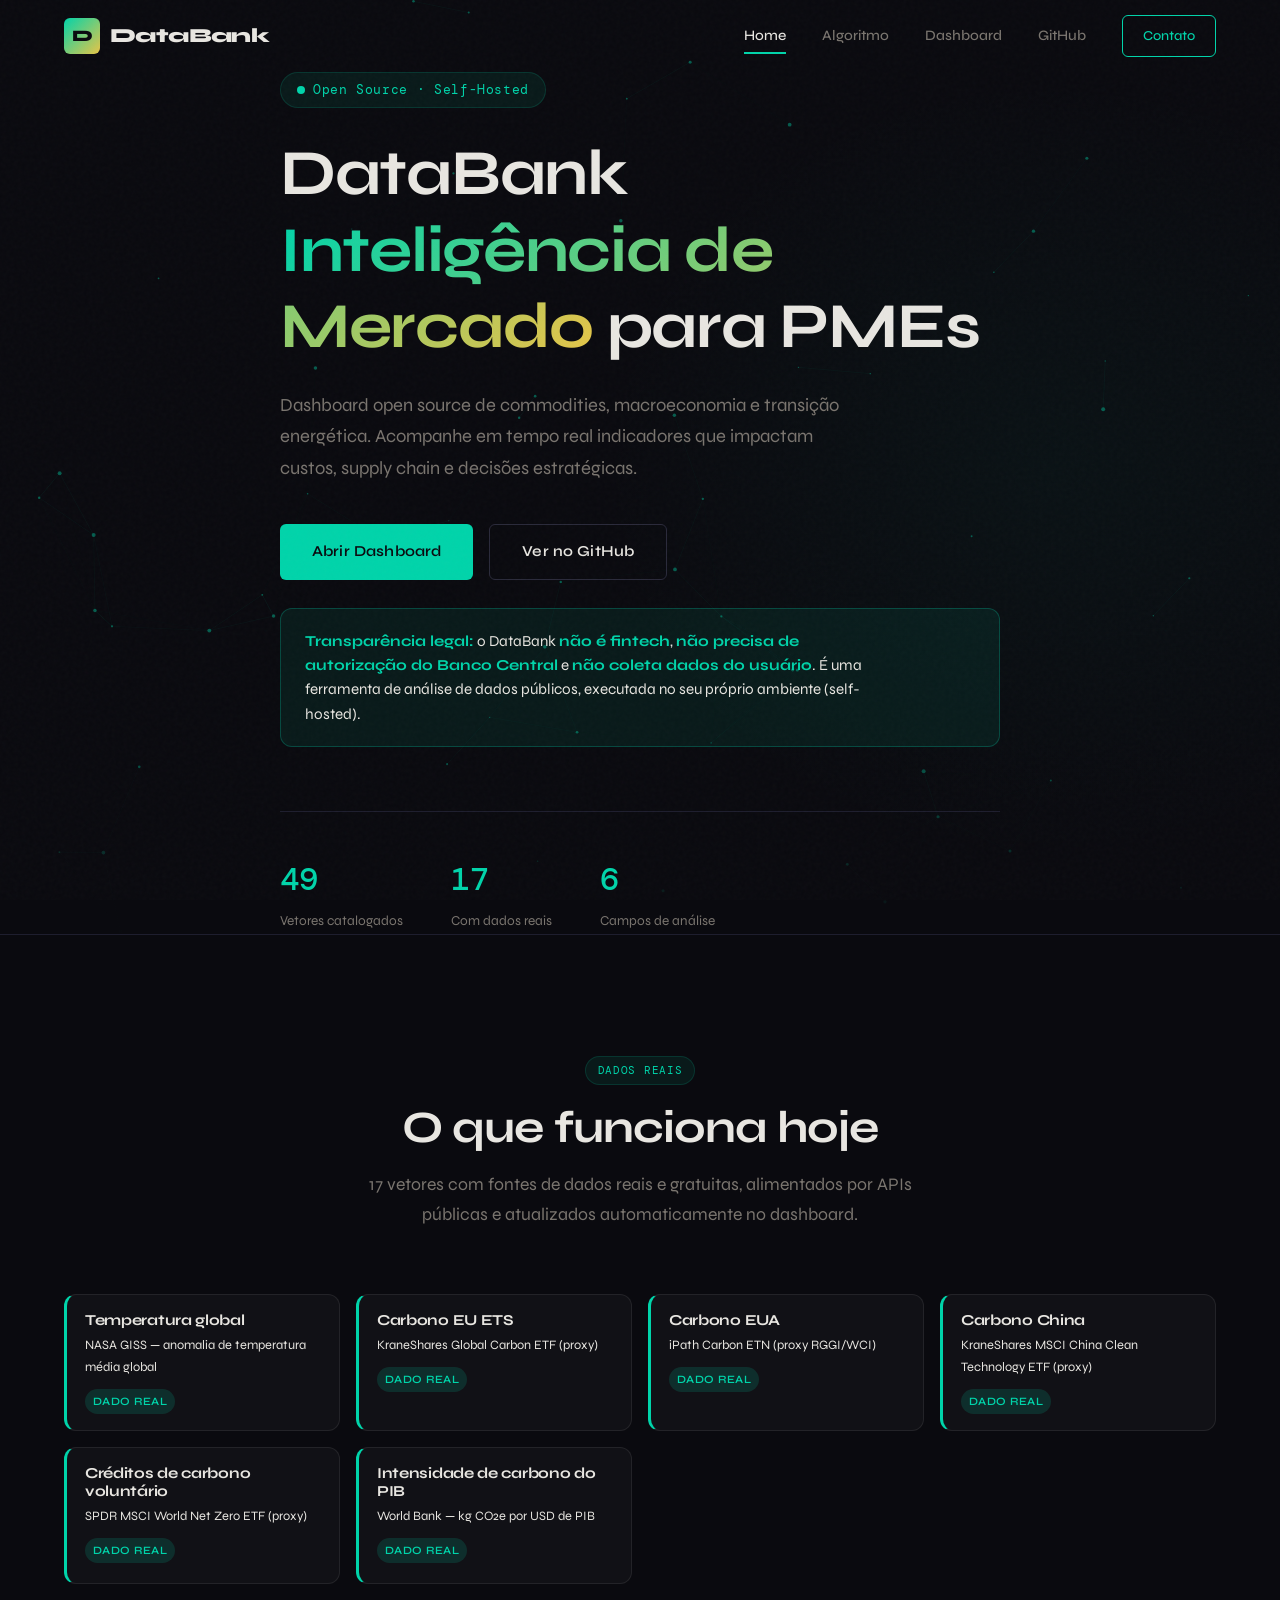
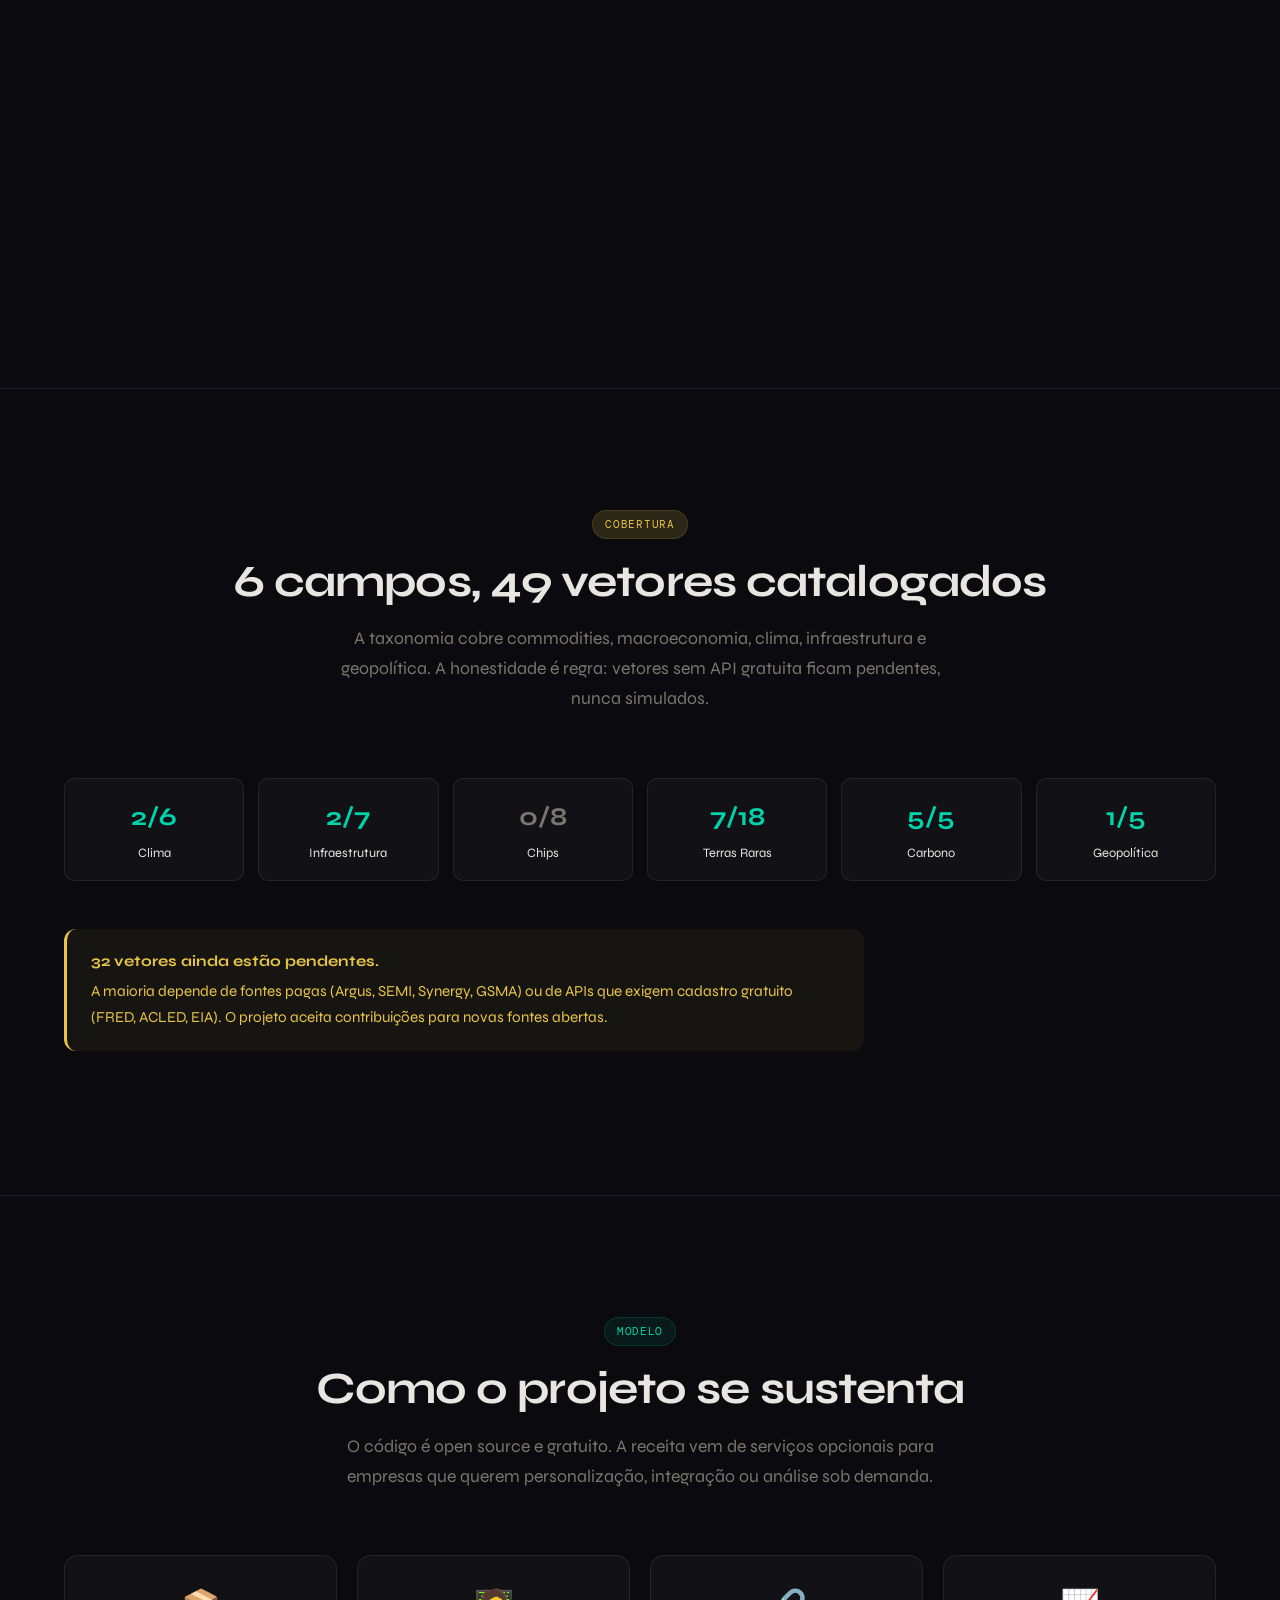
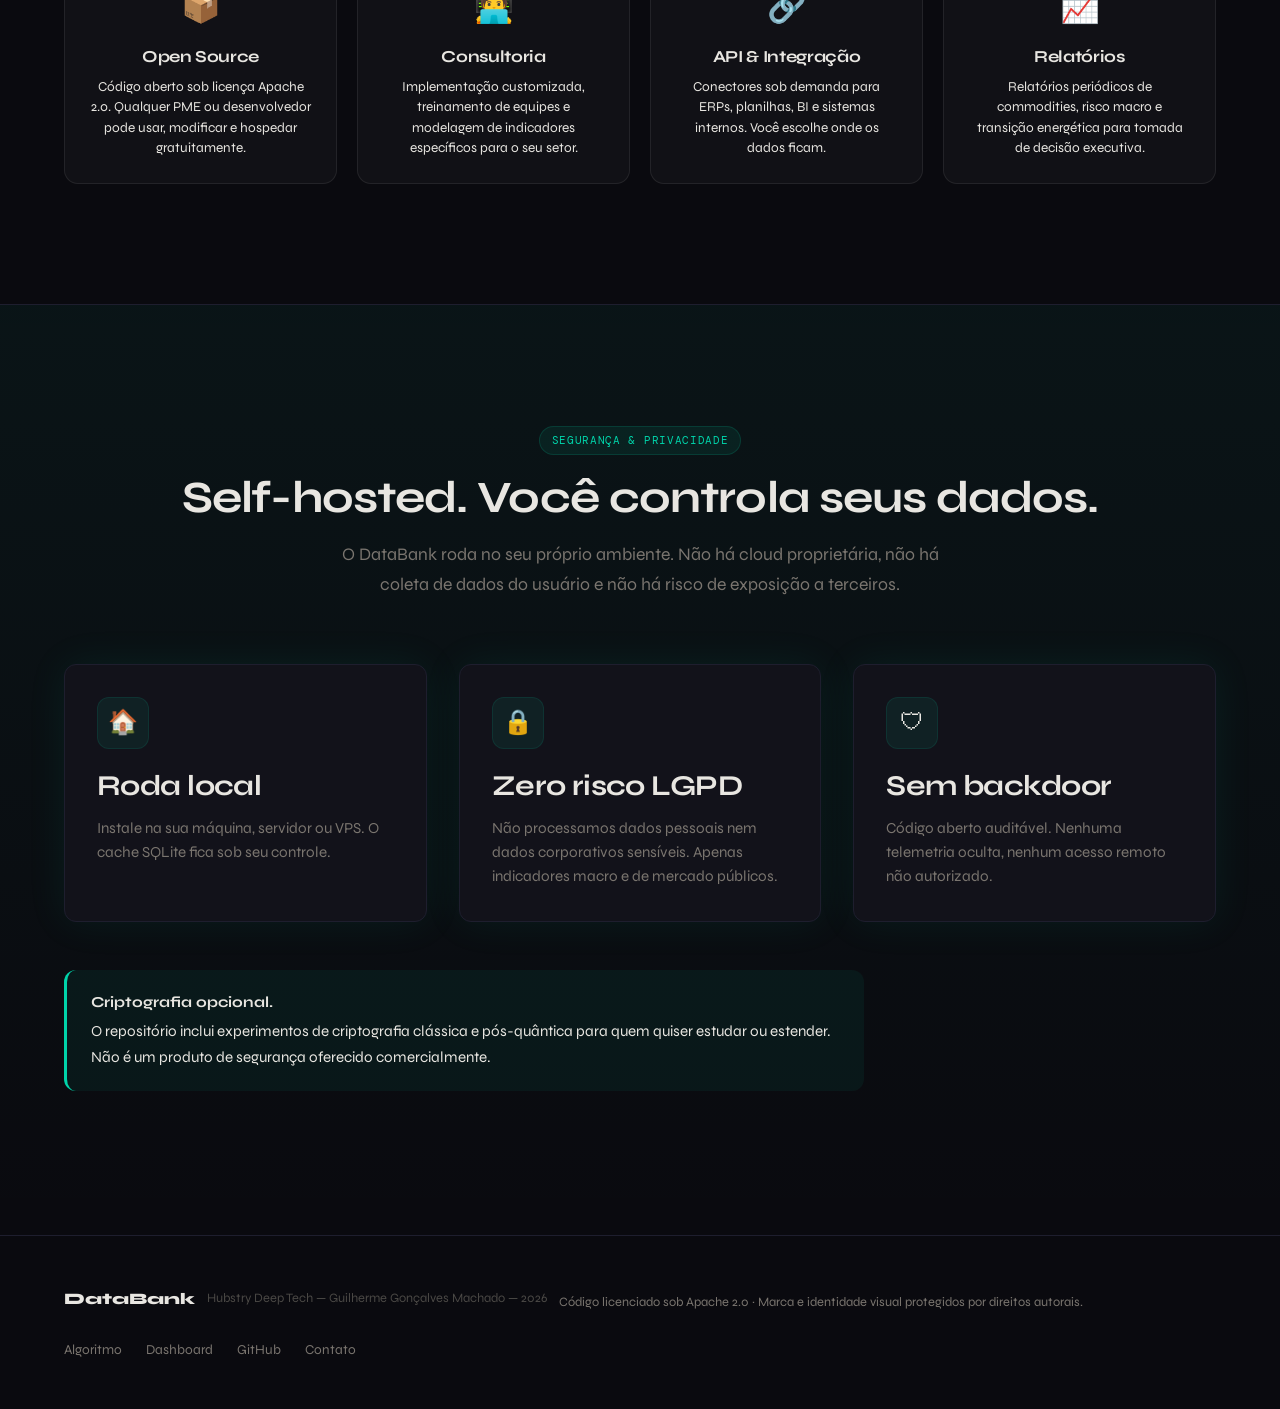
==== commit 0dc98c2b: "fix: contadores do hero exibem valores finais fixos (49, 17, 6)" ====
--- a/docs/index.html
+++ b/docs/index.html
@@ -197,15 +197,15 @@
 
         <div class="hero-stats">
           <div class="hero-stat">
-            <span class="value mono" data-count="49">0</span>
+            <span class="value mono">49</span>
             <span class="label">Vetores catalogados</span>
           </div>
           <div class="hero-stat">
-            <span class="value mono" data-count="17">0</span>
+            <span class="value mono">17</span>
             <span class="label">Com dados reais</span>
           </div>
           <div class="hero-stat">
-            <span class="value mono" data-count="6">0</span>
+            <span class="value mono">6</span>
             <span class="label">Campos de análise</span>
           </div>
         </div>
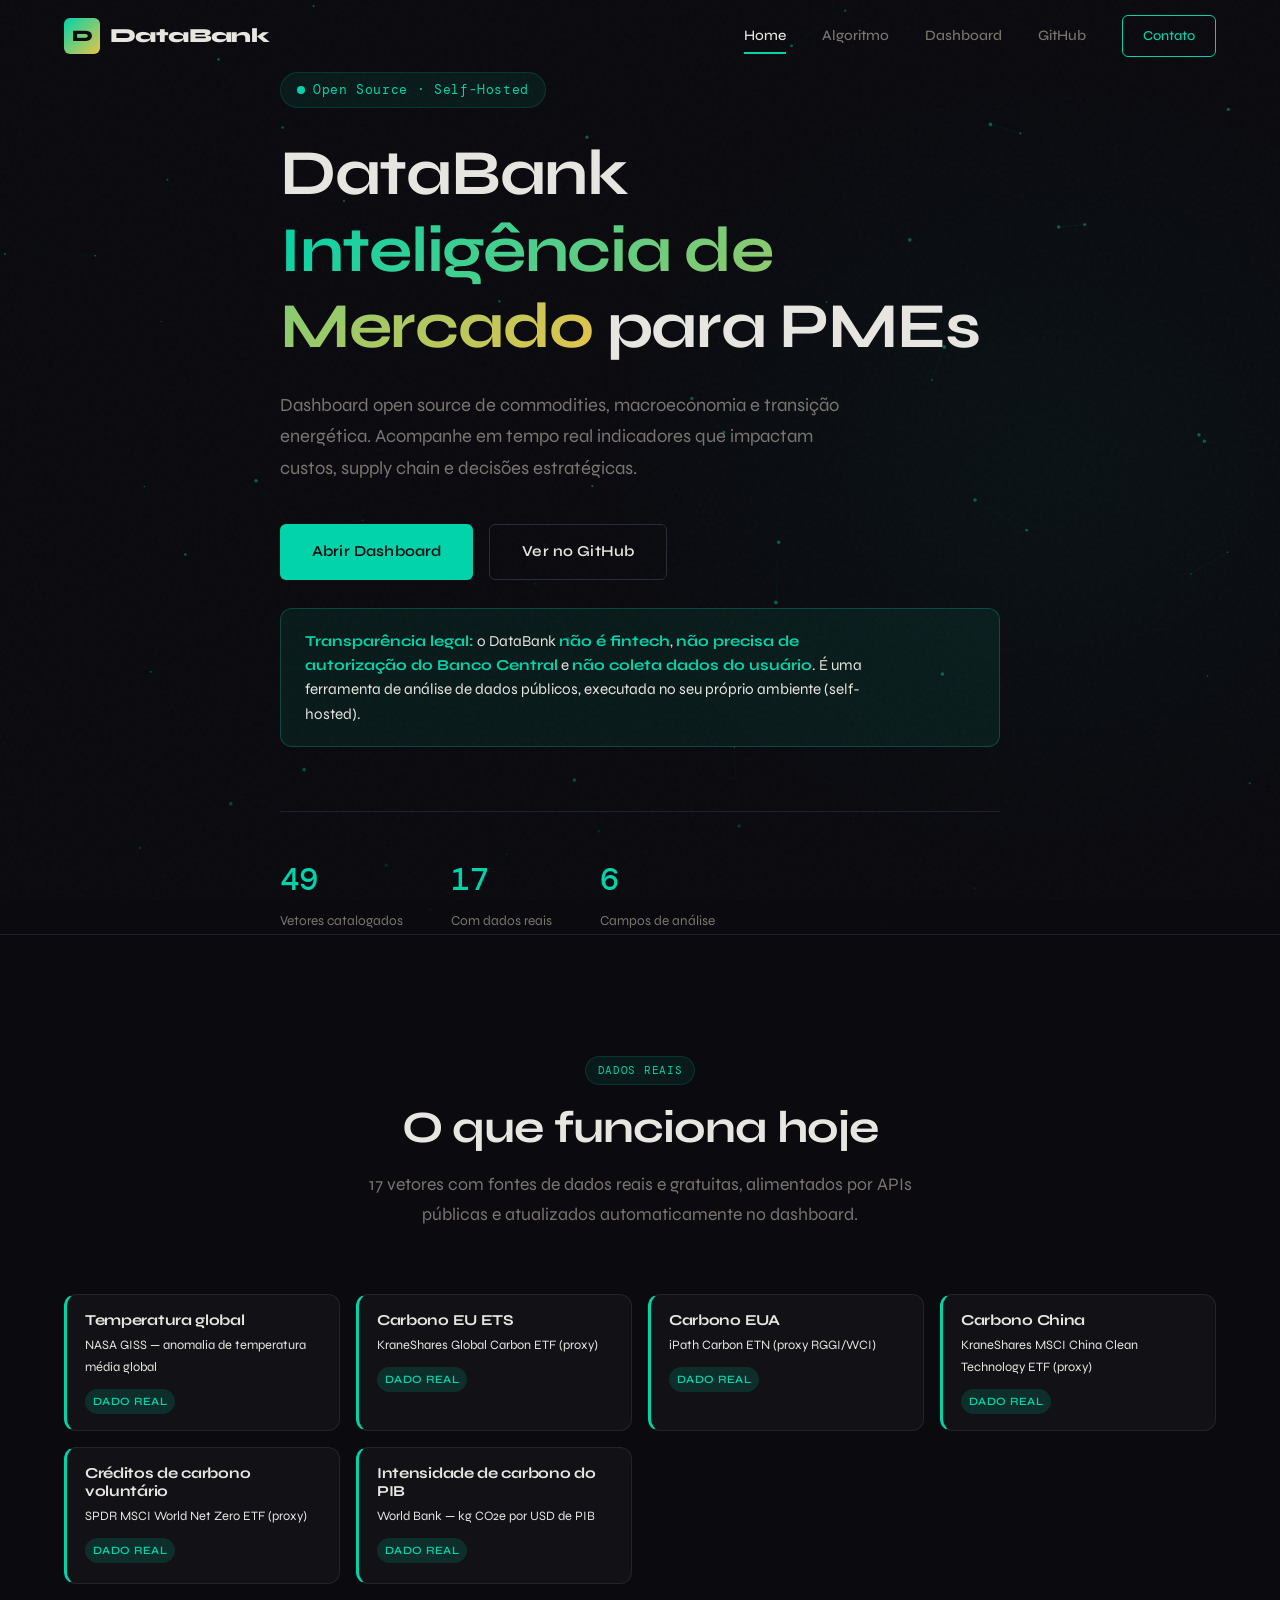
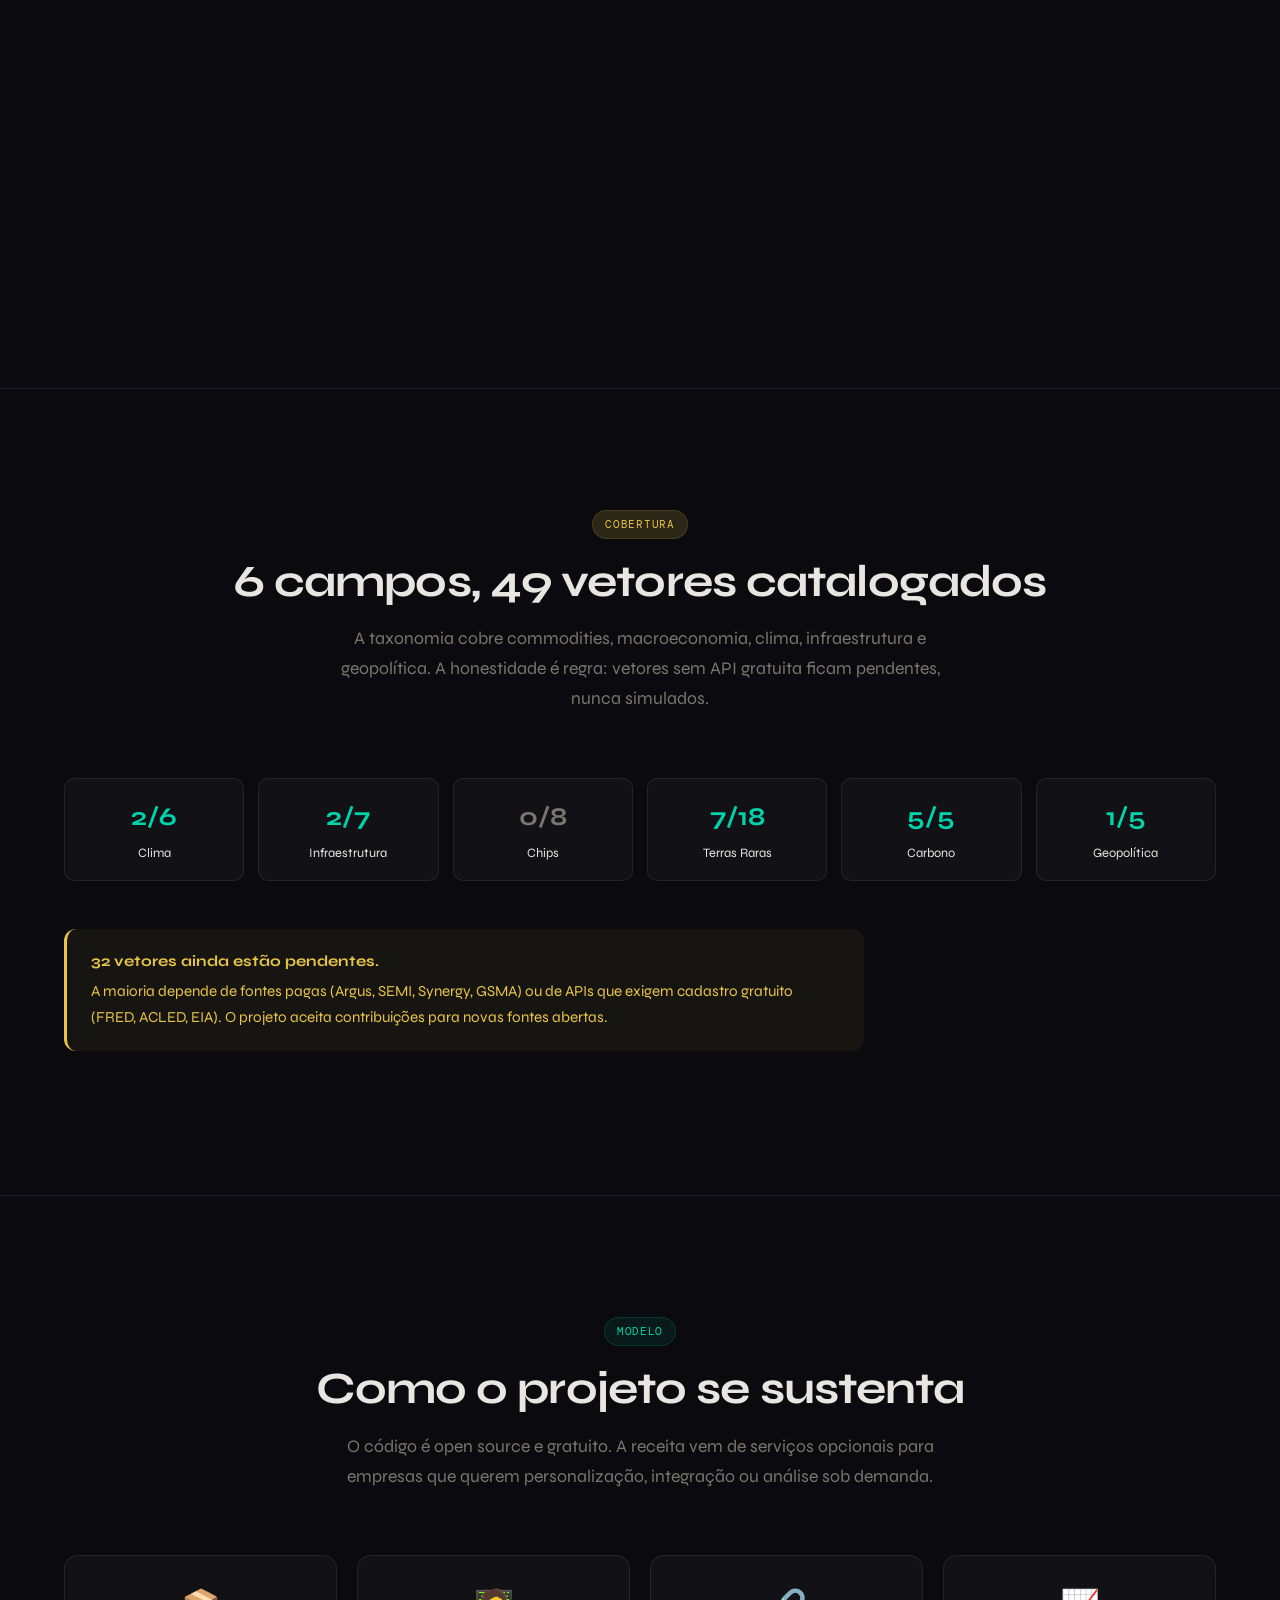
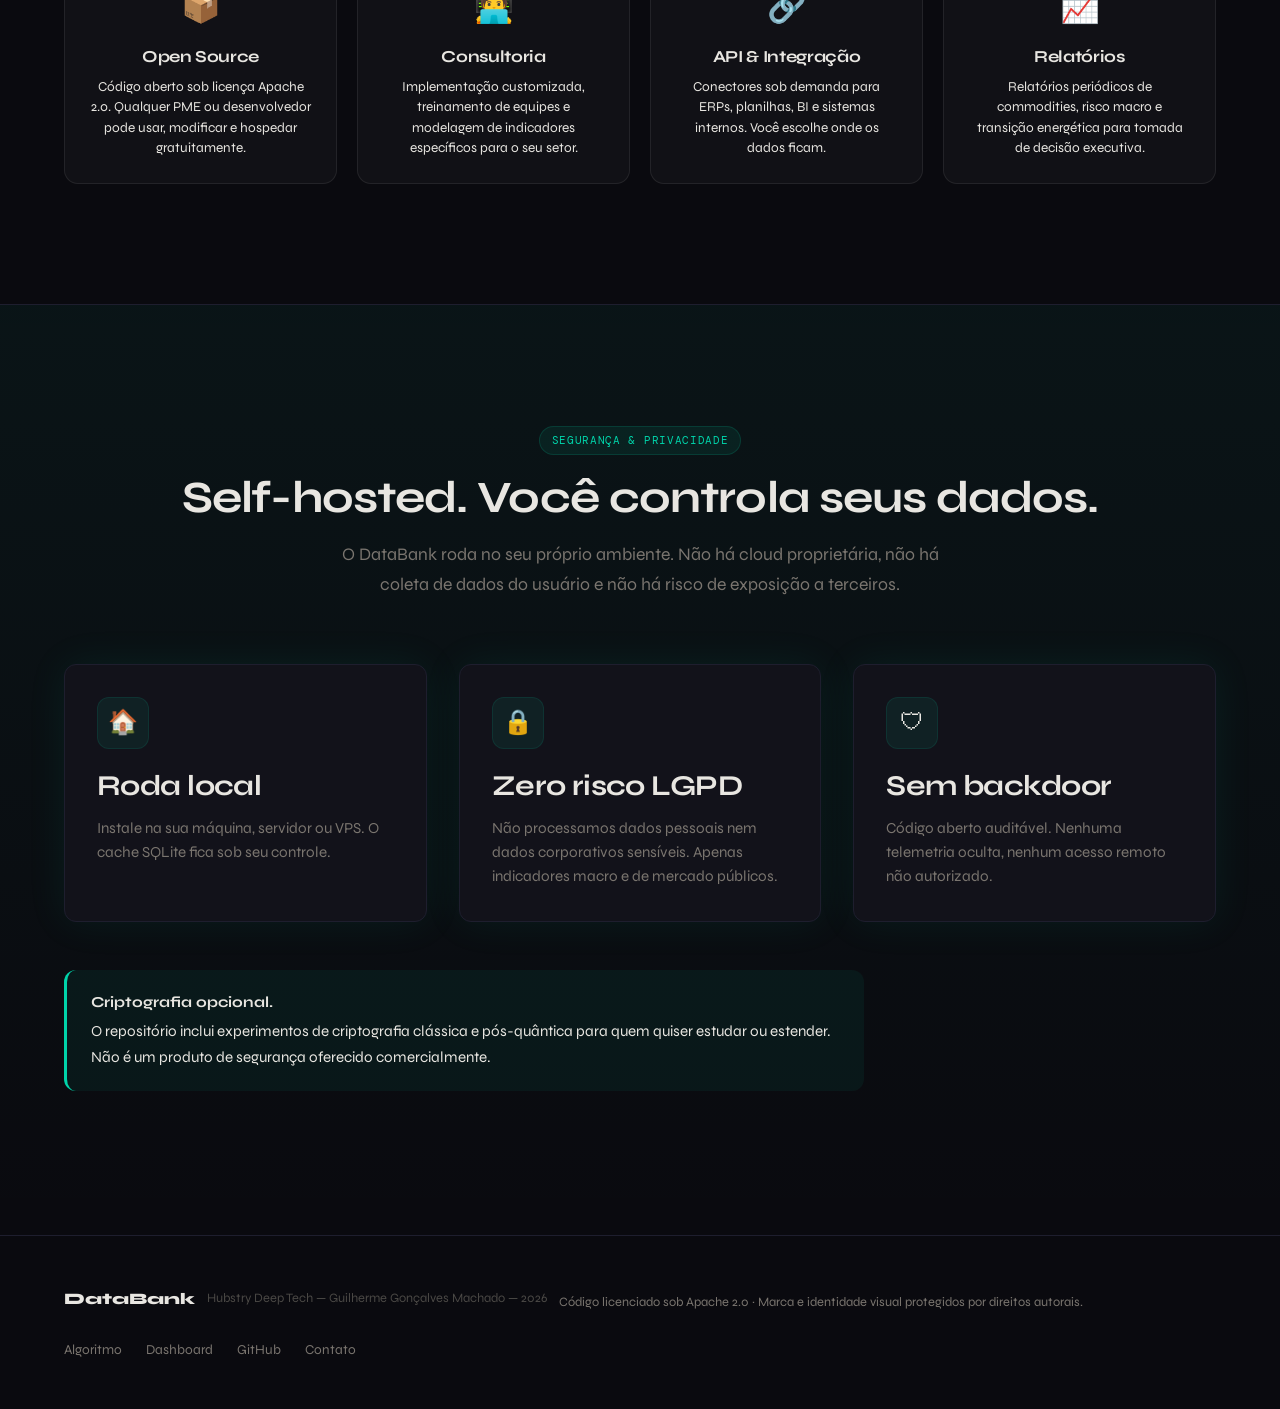
==== commit 24172a04: "chore: rebrand de DataBank-Fintech para DataBank-Macro" ====
--- a/docs/index.html
+++ b/docs/index.html
@@ -155,7 +155,7 @@
         <a href="index.html" class="active">Home</a>
         <a href="algorithm.html">Algoritmo</a>
         <a href="https://databank-fintech-demo.streamlit.app" target="_blank" rel="noopener">Dashboard</a>
-        <a href="https://github.com/guilherme-machado-ceo/DataBank-Fintech" target="_blank" rel="noopener">GitHub</a>
+        <a href="https://github.com/guilherme-machado-ceo/DataBank-Macro" target="_blank" rel="noopener">GitHub</a>
         <a href="contact.html" class="nav-cta">Contato</a>
       </div>
       <button class="nav-toggle" aria-label="Menu">
@@ -183,7 +183,7 @@
         </p>
         <div class="hero-buttons">
           <a href="https://databank-fintech-demo.streamlit.app" target="_blank" rel="noopener" class="btn btn-primary">Abrir Dashboard</a>
-          <a href="https://github.com/guilherme-machado-ceo/DataBank-Fintech" target="_blank" rel="noopener" class="btn btn-outline">Ver no GitHub</a>
+          <a href="https://github.com/guilherme-machado-ceo/DataBank-Macro" target="_blank" rel="noopener" class="btn btn-outline">Ver no GitHub</a>
         </div>
 
         <div class="disclaimer">
@@ -470,7 +470,7 @@
       <div class="footer-links">
         <a href="algorithm.html">Algoritmo</a>
         <a href="https://databank-fintech-demo.streamlit.app" target="_blank" rel="noopener">Dashboard</a>
-        <a href="https://github.com/guilherme-machado-ceo/DataBank-Fintech" target="_blank" rel="noopener">GitHub</a>
+        <a href="https://github.com/guilherme-machado-ceo/DataBank-Macro" target="_blank" rel="noopener">GitHub</a>
         <a href="contact.html">Contato</a>
       </div>
     </div>
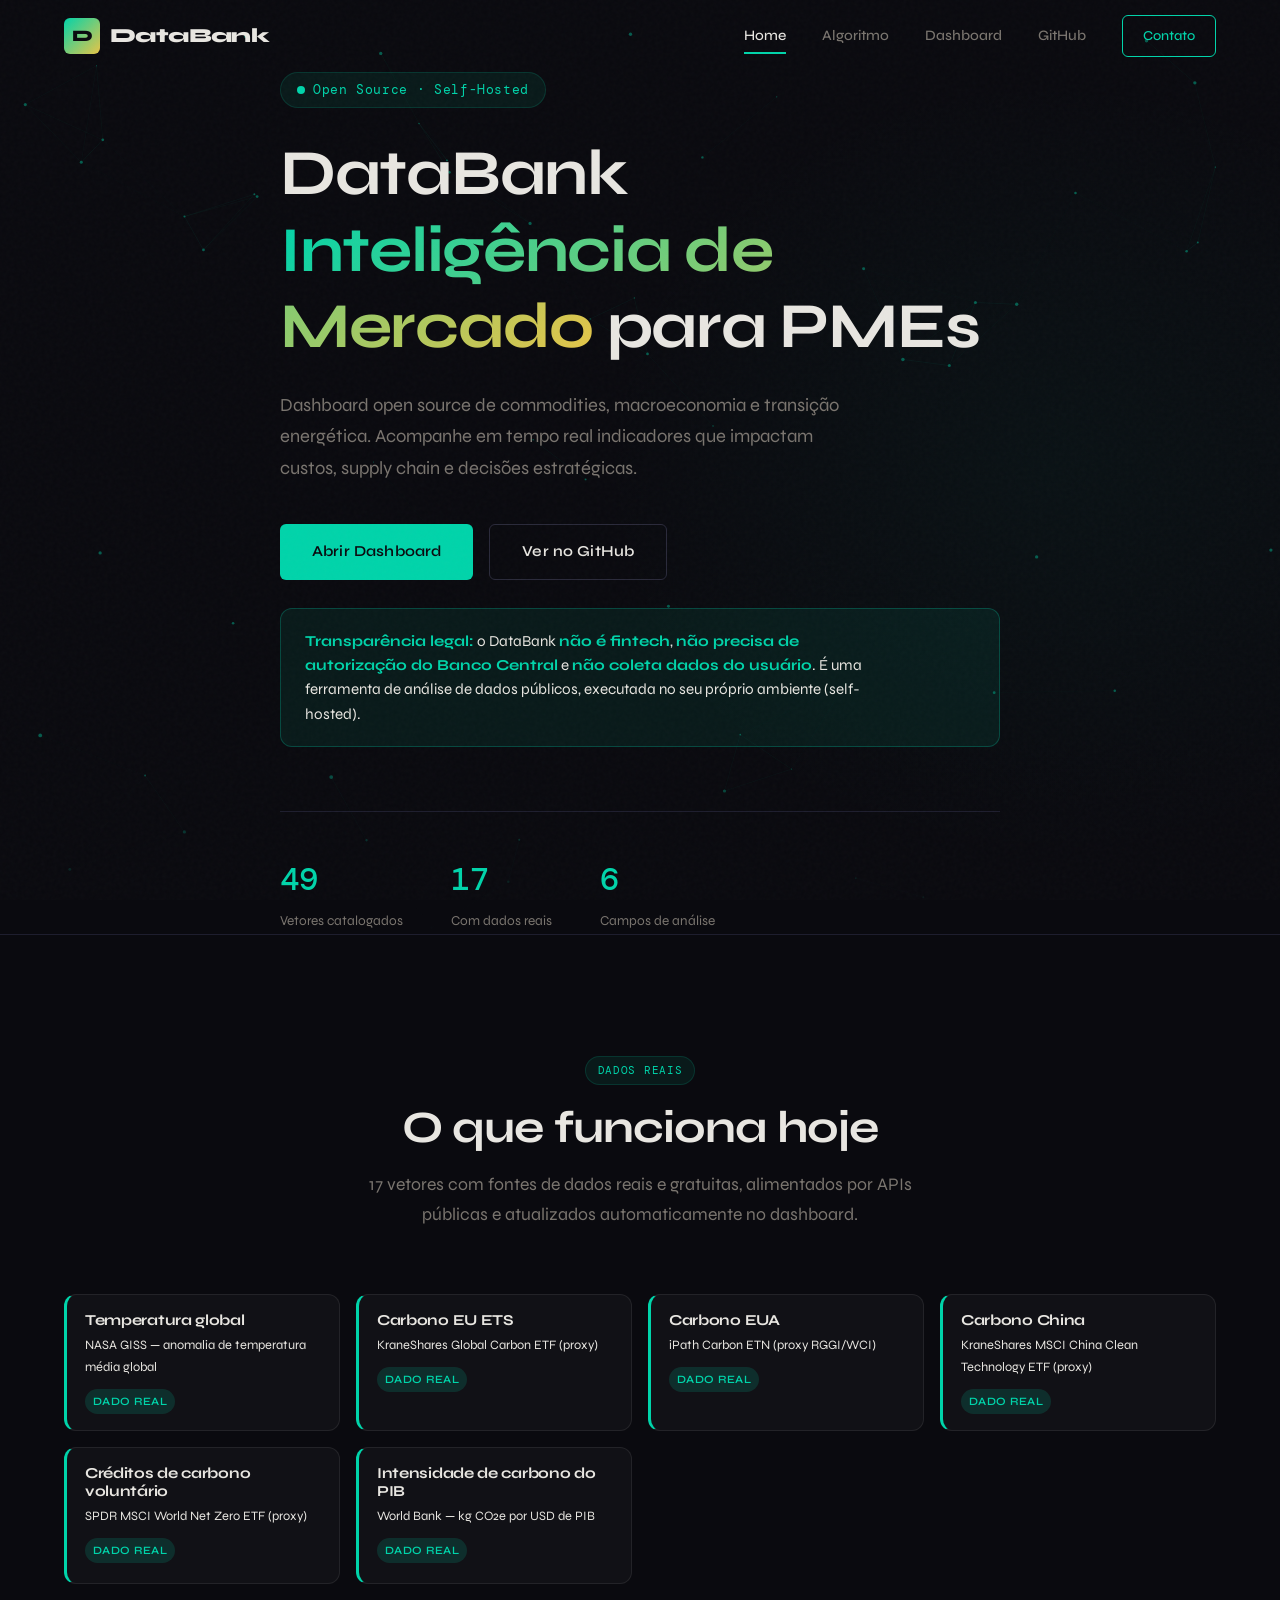
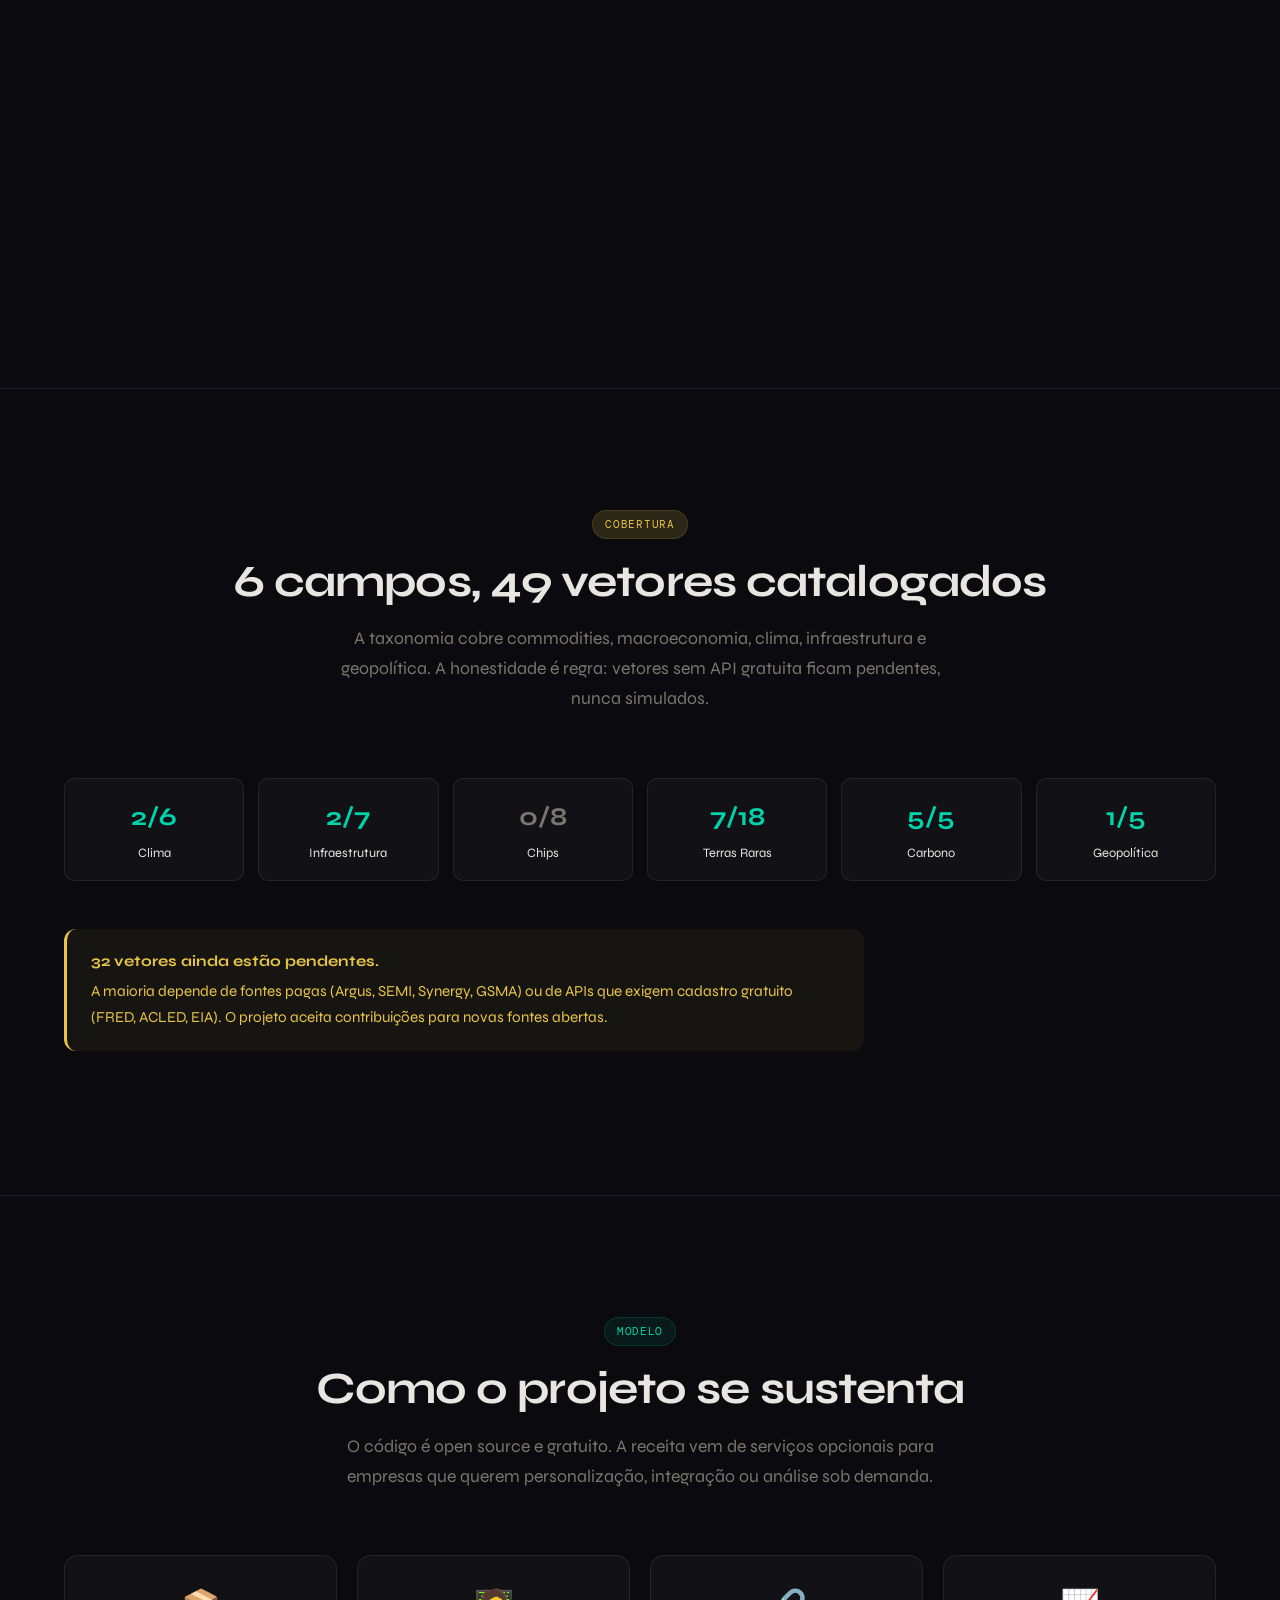
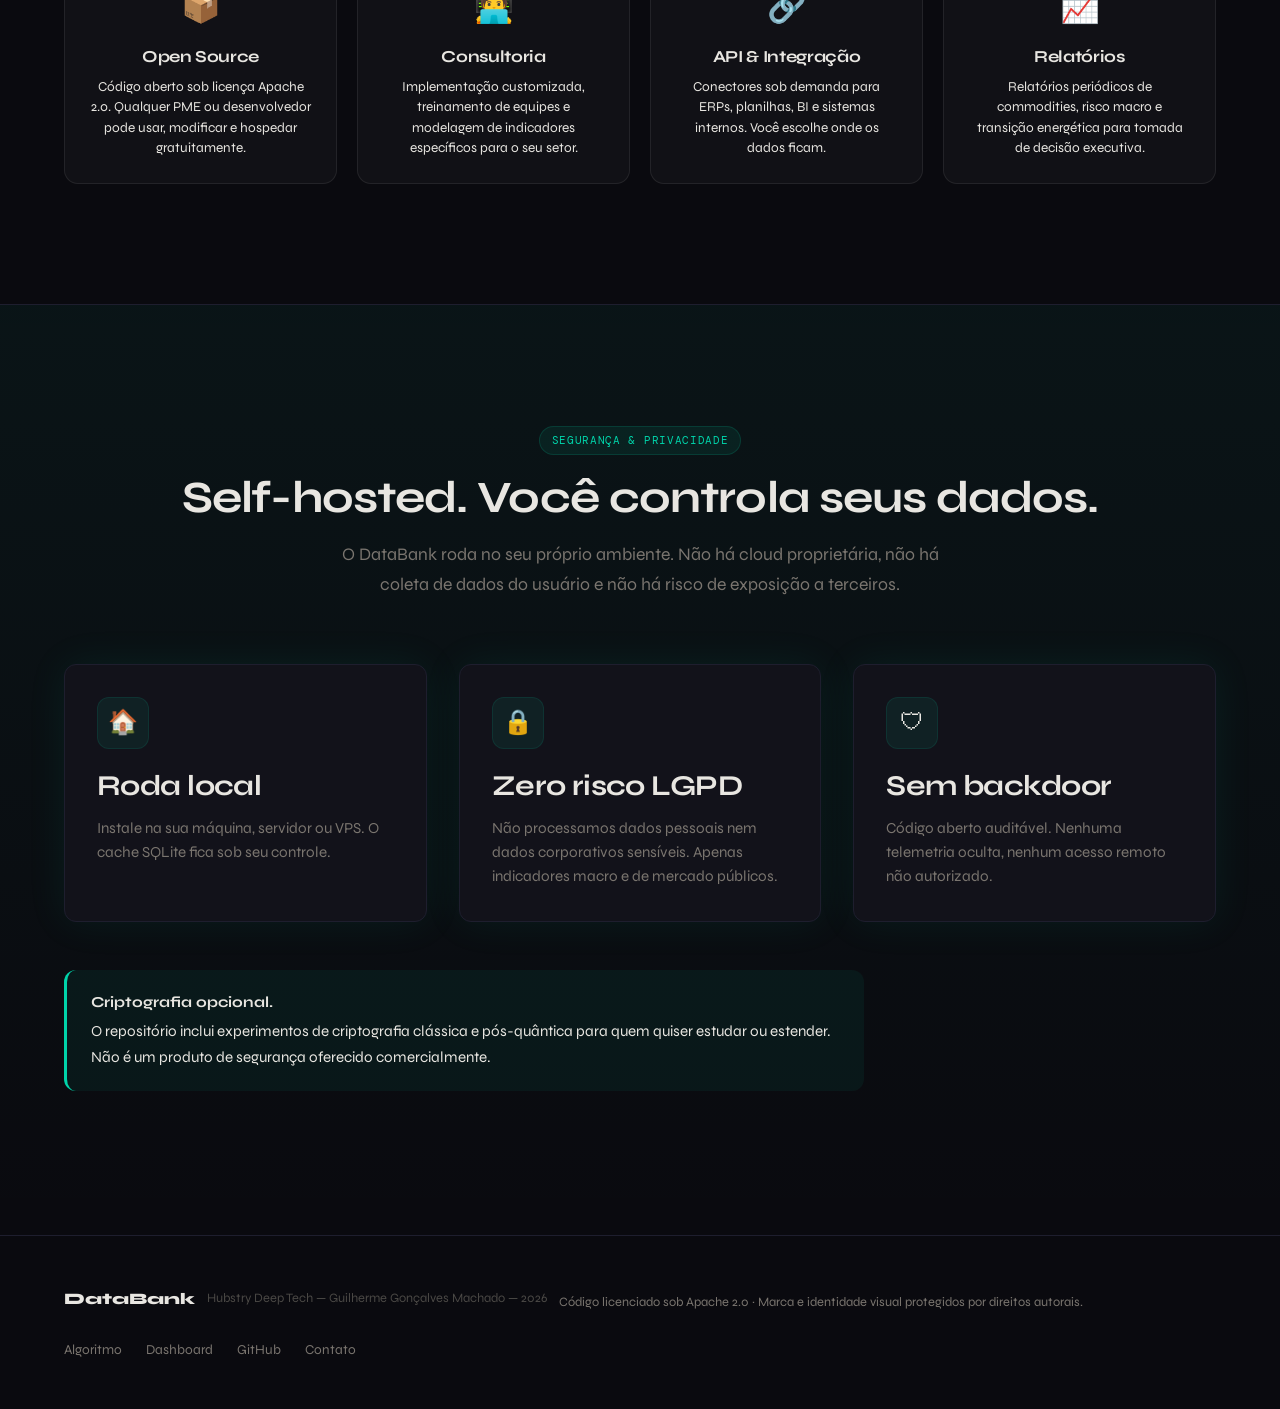
==== commit 6e9bbaeb: "fix(site): aponta Dashboard para databank-macro.streamlit.app" ====
--- a/docs/index.html
+++ b/docs/index.html
@@ -154,7 +154,7 @@
       <div class="nav-links">
         <a href="index.html" class="active">Home</a>
         <a href="algorithm.html">Algoritmo</a>
-        <a href="https://databank-fintech-demo.streamlit.app" target="_blank" rel="noopener">Dashboard</a>
+        <a href="https://databank-macro.streamlit.app" target="_blank" rel="noopener">Dashboard</a>
         <a href="https://github.com/guilherme-machado-ceo/DataBank-Macro" target="_blank" rel="noopener">GitHub</a>
         <a href="contact.html" class="nav-cta">Contato</a>
       </div>
@@ -182,7 +182,7 @@
           Acompanhe em tempo real indicadores que impactam custos, supply chain e decisões estratégicas.
         </p>
         <div class="hero-buttons">
-          <a href="https://databank-fintech-demo.streamlit.app" target="_blank" rel="noopener" class="btn btn-primary">Abrir Dashboard</a>
+          <a href="https://databank-macro.streamlit.app" target="_blank" rel="noopener" class="btn btn-primary">Abrir Dashboard</a>
           <a href="https://github.com/guilherme-machado-ceo/DataBank-Macro" target="_blank" rel="noopener" class="btn btn-outline">Ver no GitHub</a>
         </div>
 
@@ -469,7 +469,7 @@
       </div>
       <div class="footer-links">
         <a href="algorithm.html">Algoritmo</a>
-        <a href="https://databank-fintech-demo.streamlit.app" target="_blank" rel="noopener">Dashboard</a>
+        <a href="https://databank-macro.streamlit.app" target="_blank" rel="noopener">Dashboard</a>
         <a href="https://github.com/guilherme-machado-ceo/DataBank-Macro" target="_blank" rel="noopener">GitHub</a>
         <a href="contact.html">Contato</a>
       </div>
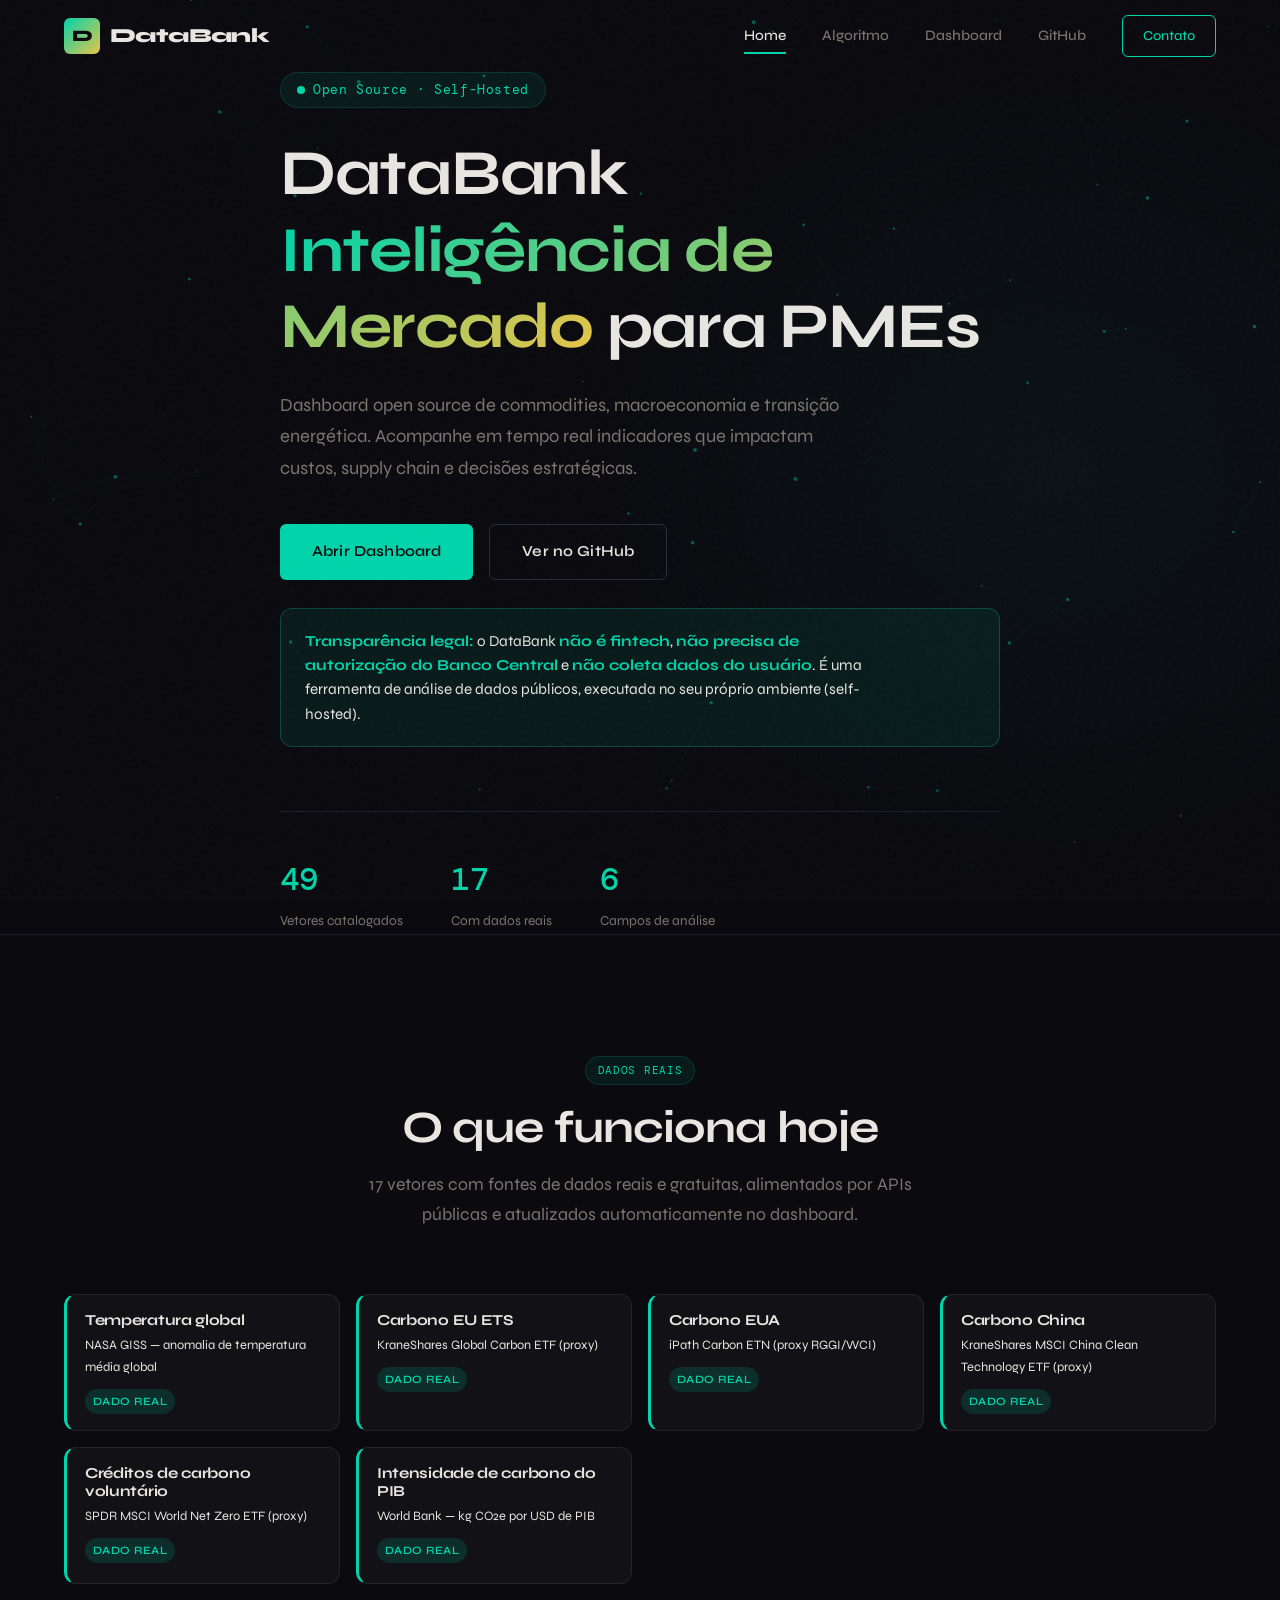
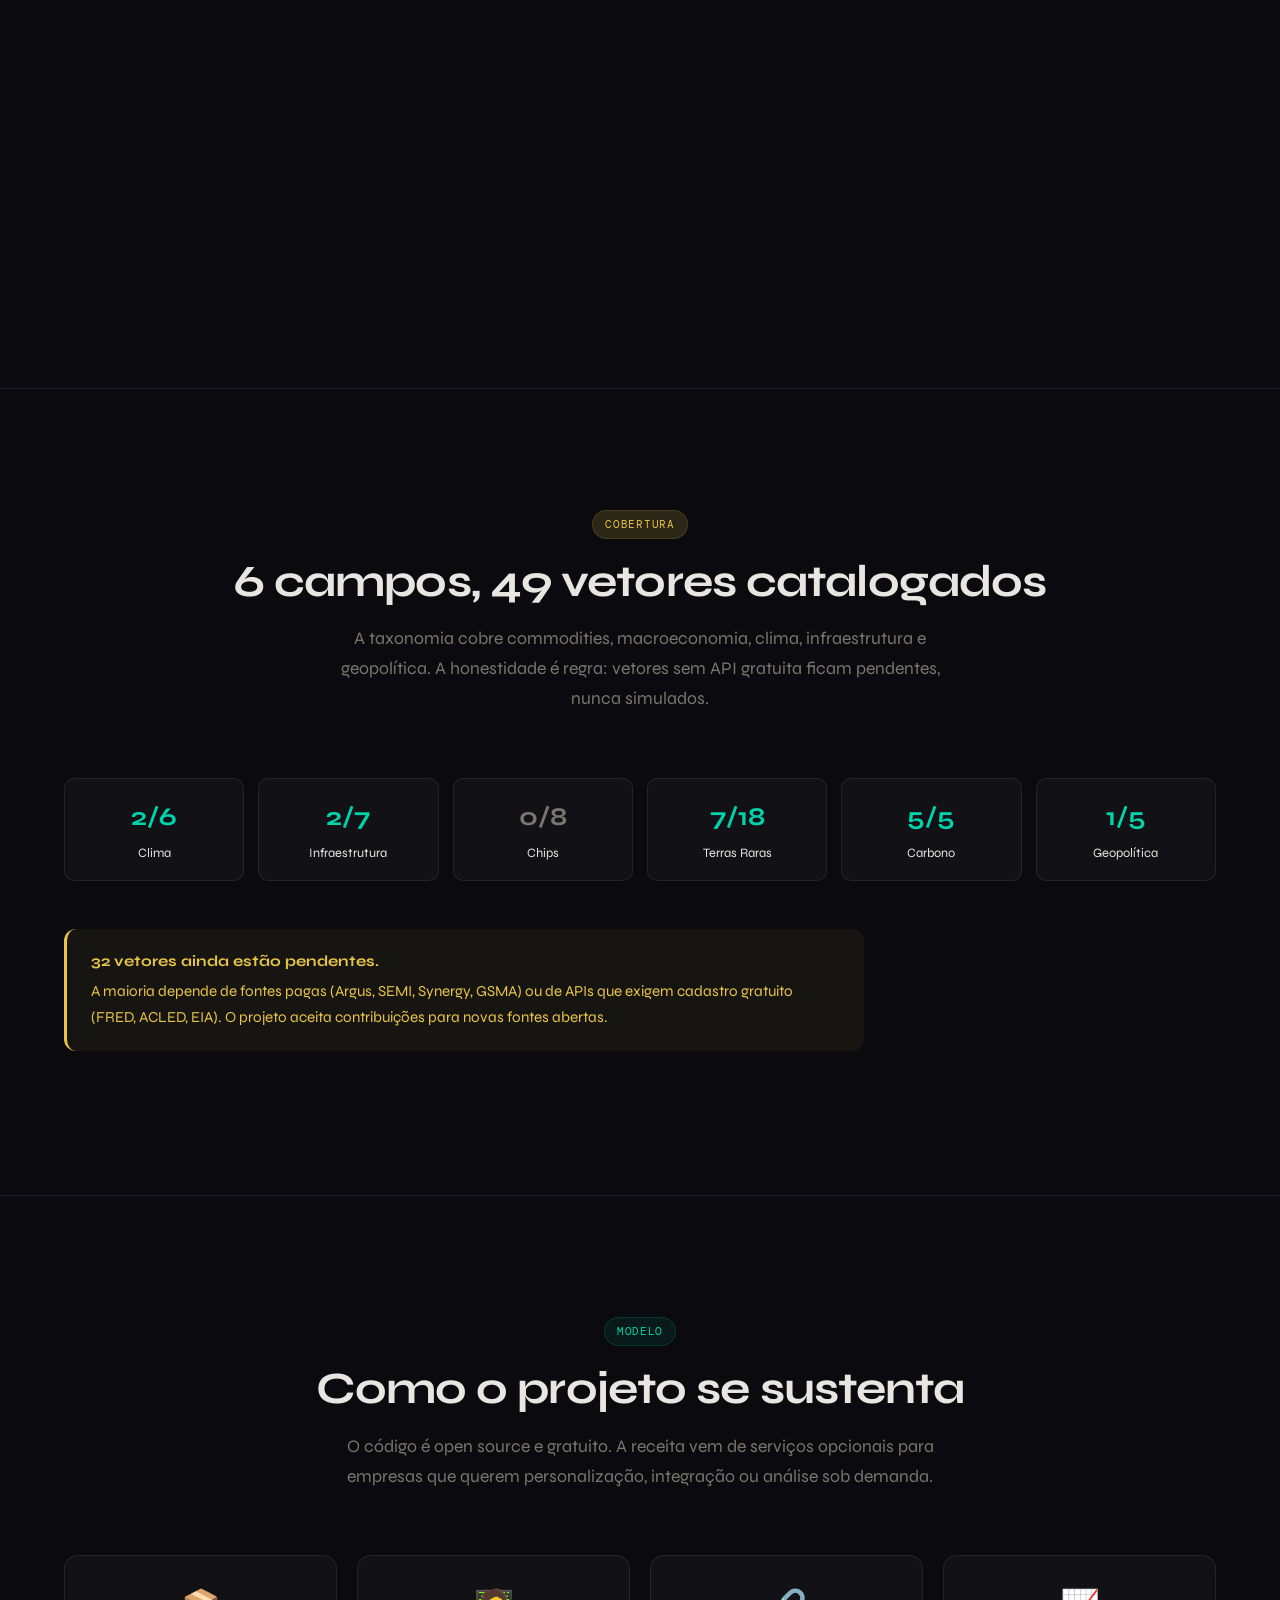
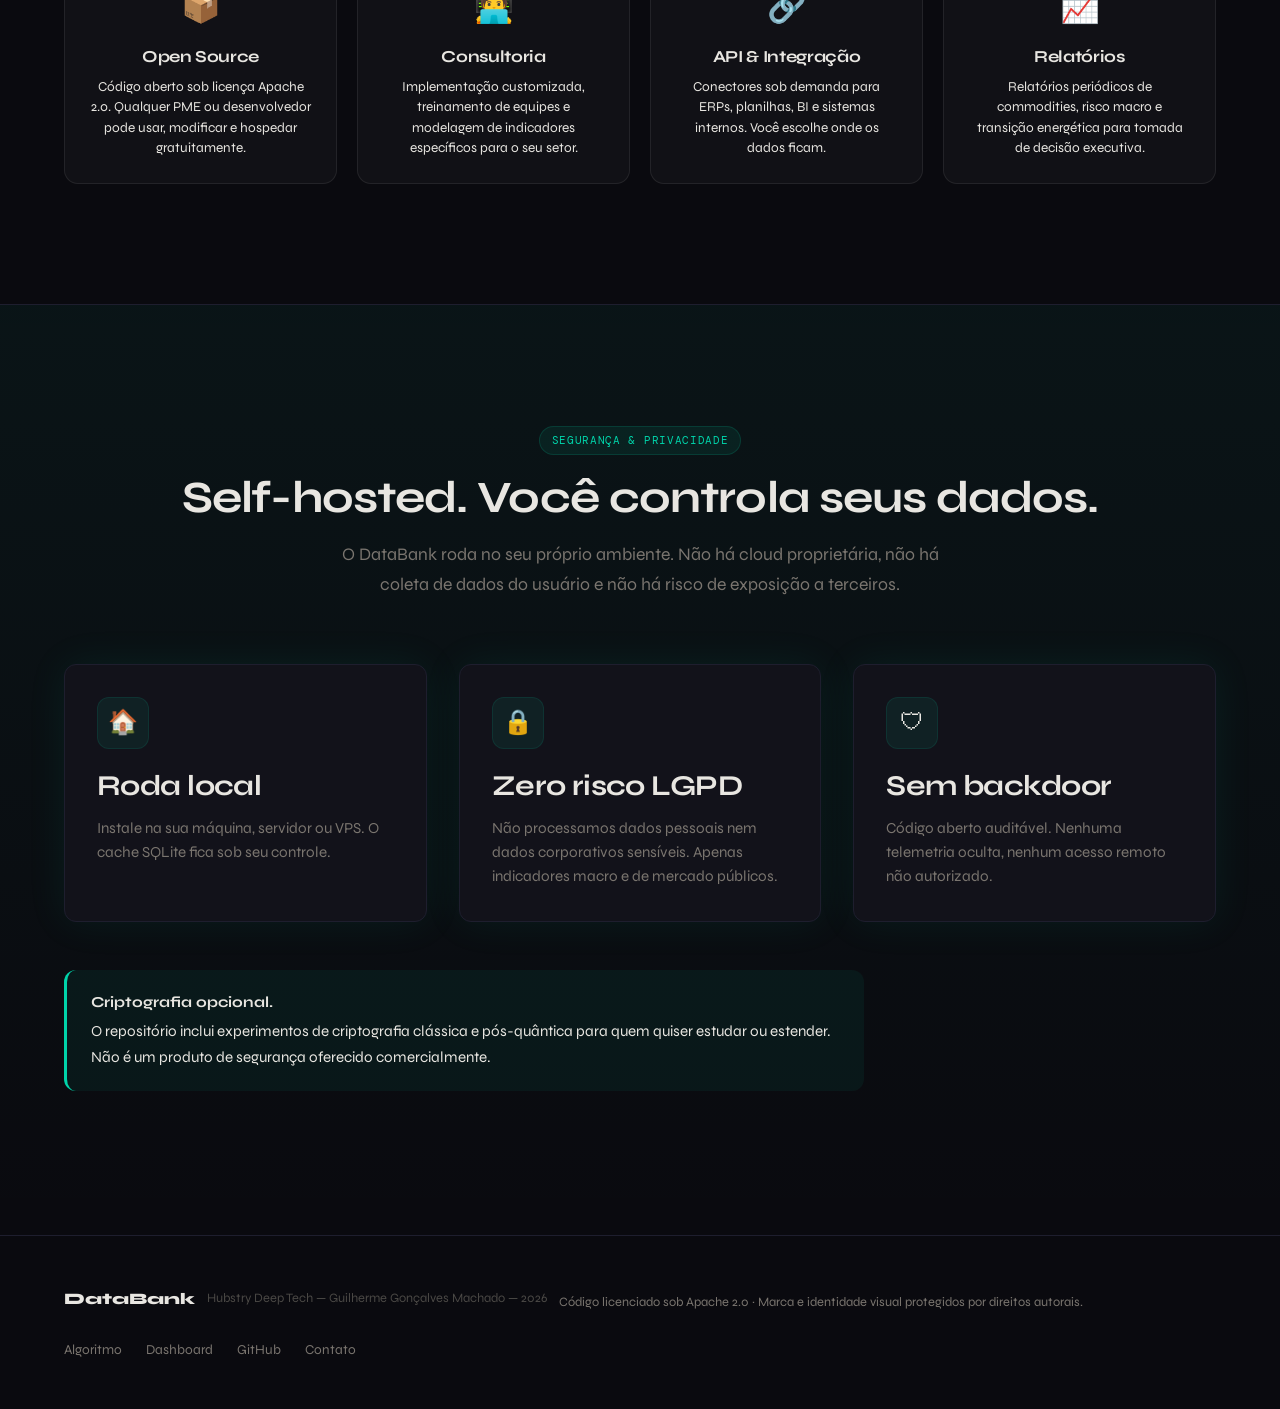
==== commit da1dbf12: "feat(site): adiciona Cloudflare Web Analytics (sem cookies) Insere o beacon do Cloudflare Web Analyt" ====
--- a/docs/index.html
+++ b/docs/index.html
@@ -480,5 +480,6 @@
   <script src="animations.js"></script>
   <script src="charts.js"></script>
   <script src="main.js"></script>
+  <script defer src="https://static.cloudflareinsights.com/beacon.min.js" data-cf-beacon='{"token": "6a3d3155298b43928b3eda71937c0396"}'></script>
 </body>
 </html>
